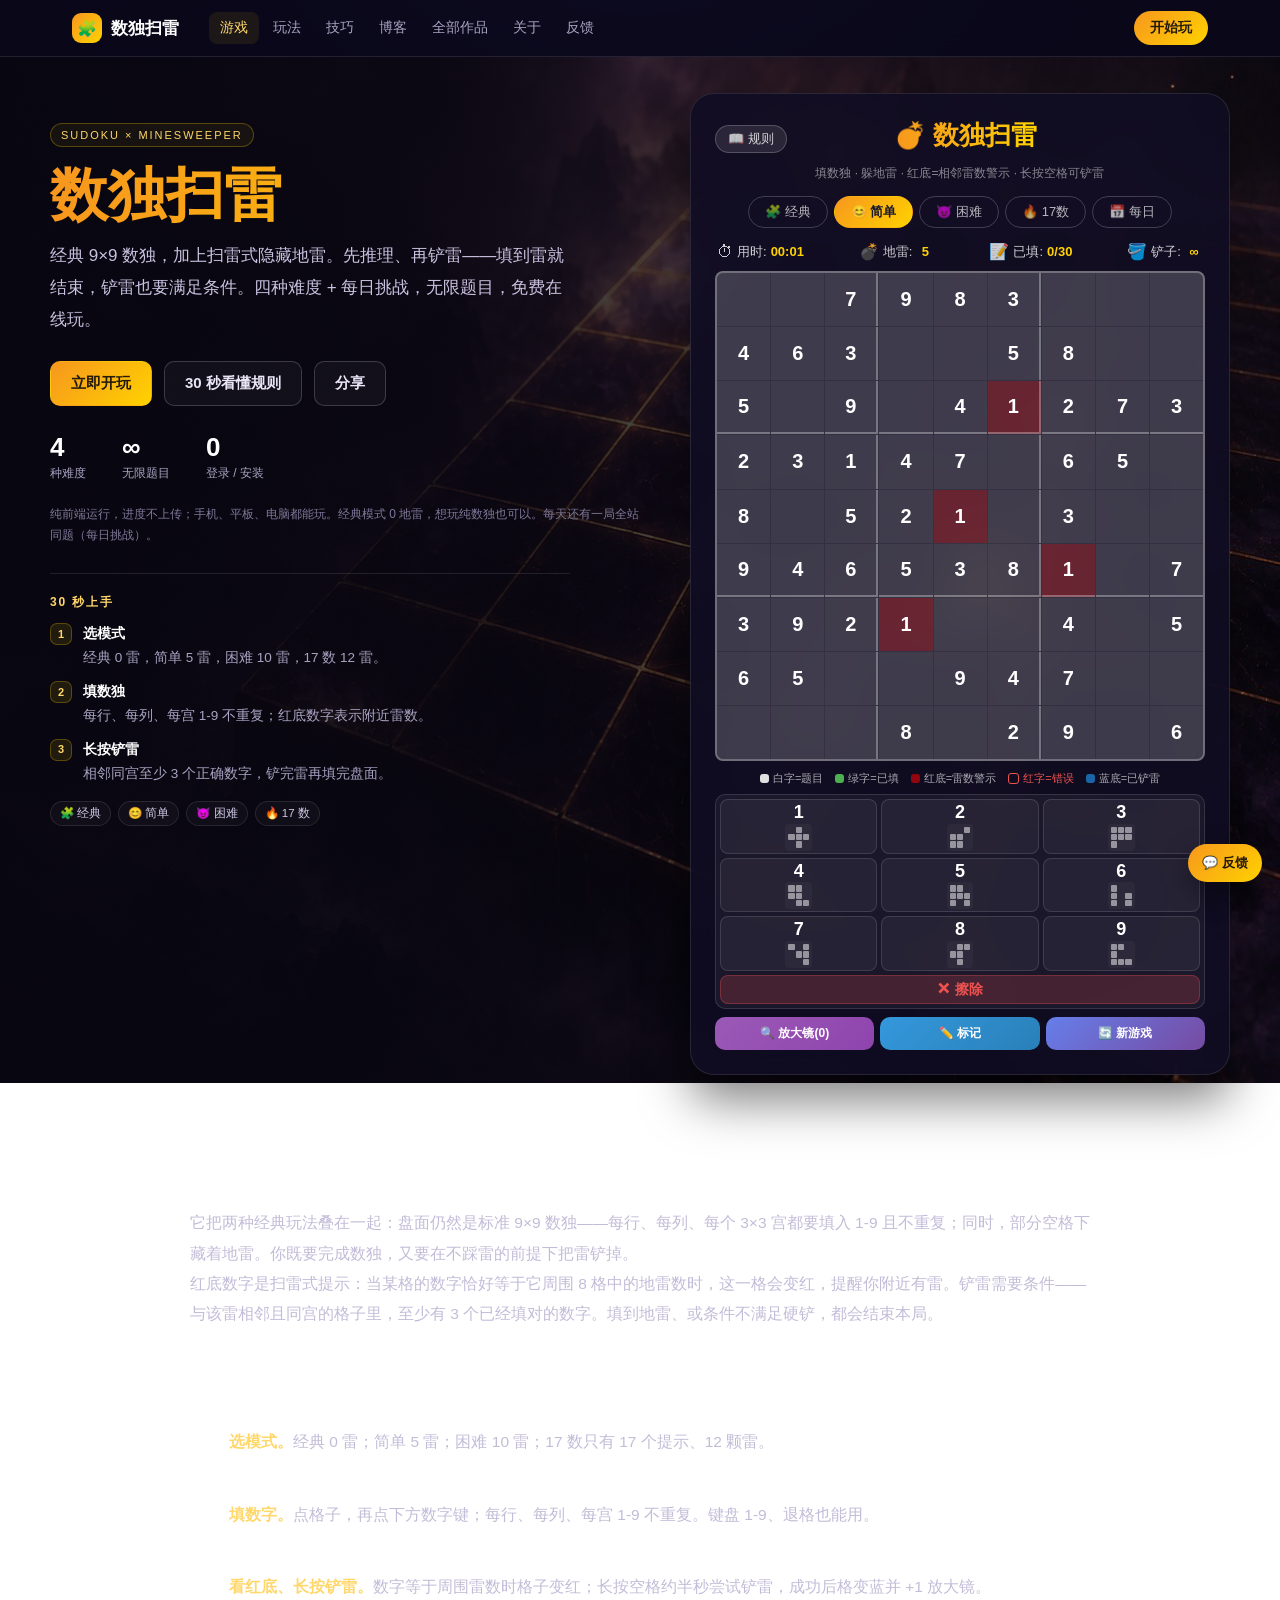
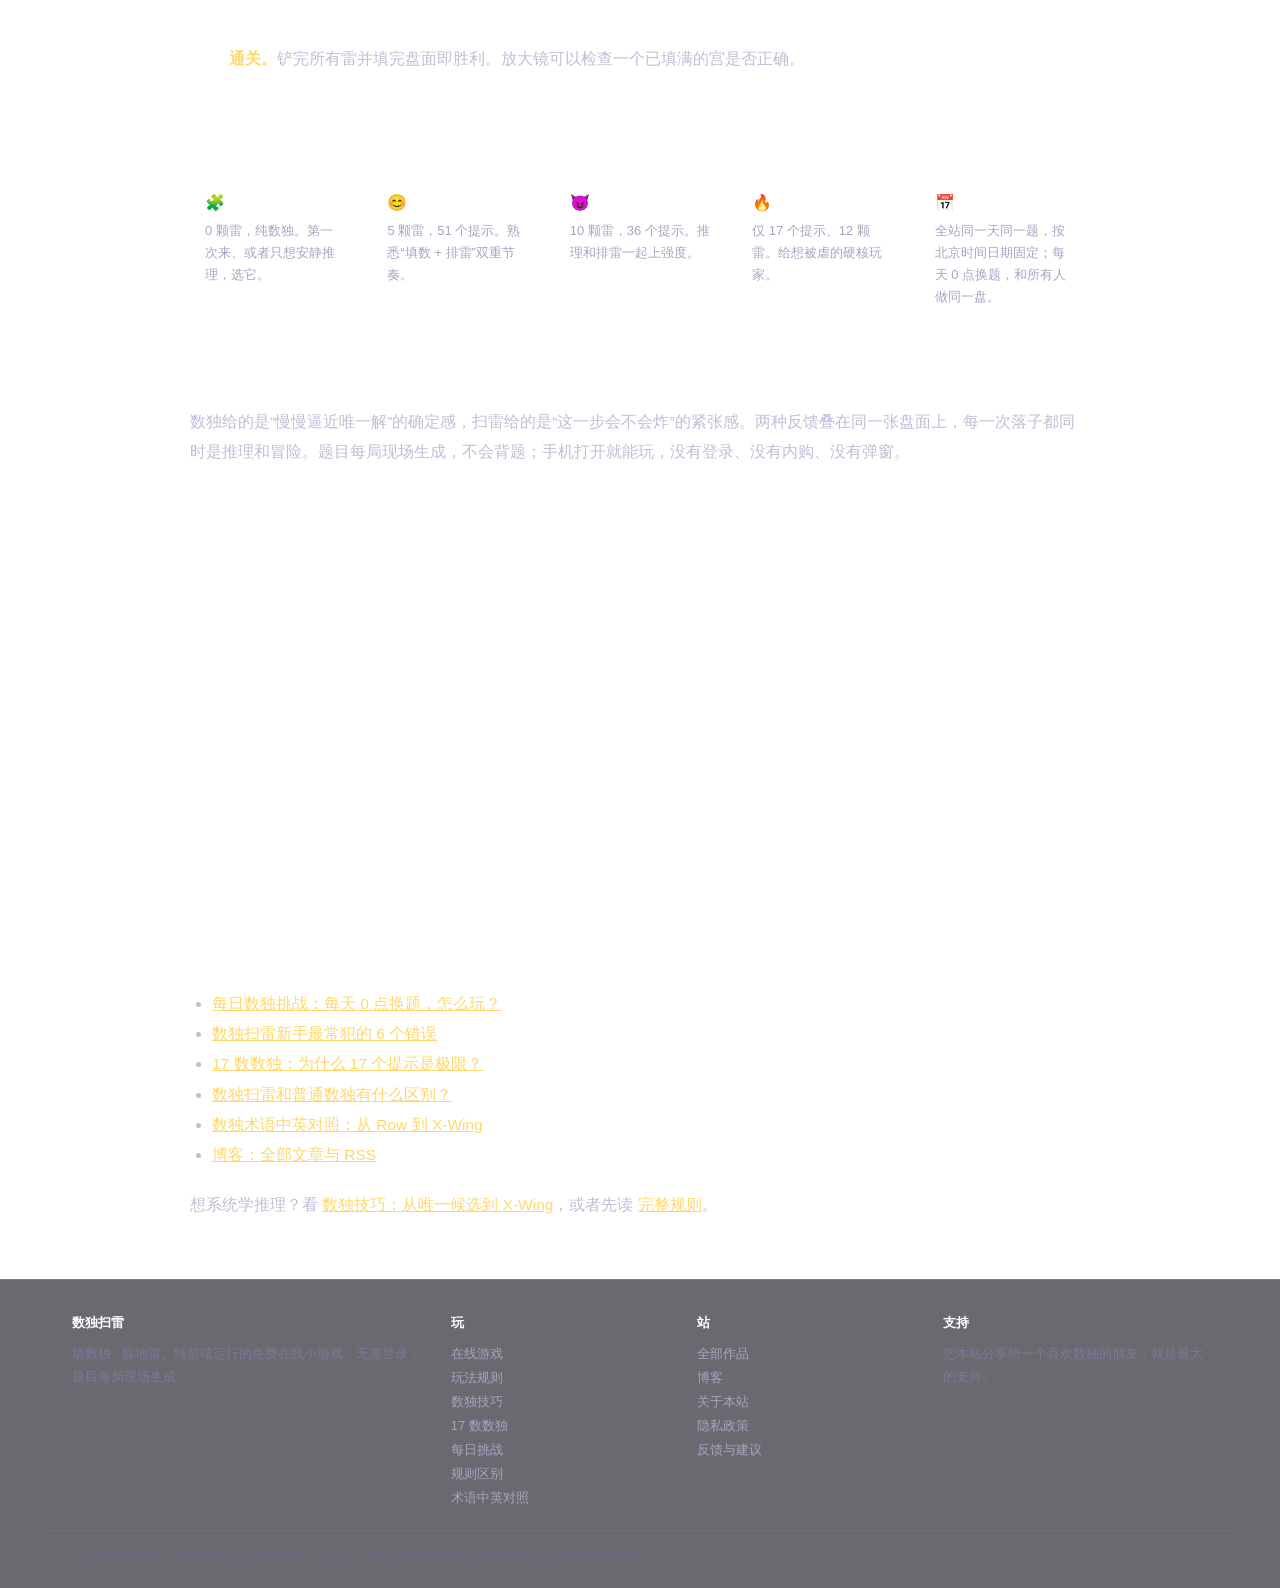
==== index.html @ a9e0c03b "feat: 地雷清空后已铲格变白" ====
<!DOCTYPE html>
<html lang="zh-CN" data-lang="zh">
<head>
<meta charset="UTF-8">
<meta name="viewport" content="width=device-width, initial-scale=1.0">
<title>数独扫雷 - 在线数独+扫雷游戏，免费玩 | Sudoku Minesweeper</title>
<meta name="description" content="在线免费玩数独扫雷：标准数独规则加上扫雷式隐藏地雷，经典/简单/困难/17数四种难度 + 每日挑战，无限题目，手机电脑都能玩。">
<meta name="robots" content="index,follow">
<meta name="google-site-verification" content="fCkfI7h9OU4tstCwhGj9X18s-qxIKQ5c6J4GNo-vES8">
<meta name="msvalidate.01" content="6A747E1B3899C3206CFA20ED4156CDBF">
<link rel="canonical" href="https://vocabfan.online/">
<link rel="alternate" type="application/rss+xml" title="数独扫雷博客 RSS" href="https://vocabfan.online/feed.xml">
<meta name="theme-color" content="#0f0c29">
<link rel="icon" type="image/svg+xml" href="assets/favicon.svg">
<link rel="icon" type="image/png" sizes="64x64" href="assets/favicon-64.png">
<link rel="apple-touch-icon" sizes="180x180" href="assets/apple-touch-icon.png">
<meta property="og:site_name" content="数独扫雷">
<meta property="og:type" content="website">
<meta property="og:locale" content="zh_CN">
<meta property="og:title" content="数独扫雷 - 在线数独+扫雷游戏，免费玩 | Sudoku Minesweeper">
<meta property="og:description" content="在线免费玩数独扫雷：标准数独规则加上扫雷式隐藏地雷，经典/简单/困难/17数四种难度 + 每日挑战，无限题目，手机电脑都能玩。">
<meta property="og:url" content="https://vocabfan.online/">
<meta property="og:image" content="https://vocabfan.online/assets/og-cover.jpg">
<meta property="og:image:width" content="1200">
<meta property="og:image:height" content="630">
<meta name="twitter:card" content="summary_large_image">
<meta name="twitter:title" content="数独扫雷 - 在线数独+扫雷游戏，免费玩 | Sudoku Minesweeper">
<meta name="twitter:description" content="在线免费玩数独扫雷：标准数独规则加上扫雷式隐藏地雷，经典/简单/困难/17数四种难度 + 每日挑战，无限题目，手机电脑都能玩。">
<meta name="twitter:image" content="https://vocabfan.online/assets/og-cover.jpg">
<link rel="stylesheet" href="style.css?v=3">
<script type="application/ld+json">
{"@context":"https://schema.org","@type":"WebApplication","name":"数独扫雷","url":"https://vocabfan.online/","applicationCategory":"GameApplication","operatingSystem":"Any","browserRequirements":"Requires JavaScript","inLanguage":["zh-CN","en"],"description":"数独扫雷：在标准 9×9 数独中加入扫雷式隐藏地雷，支持经典、简单、困难、17 数四种难度，外加每日挑战，免费在线玩。","offers":{"@type":"Offer","price":"0","priceCurrency":"CNY"}}
</script>
<script type="application/ld+json">
{"@context":"https://schema.org","@type":"FAQPage","mainEntity":[{"@type":"Question","name":"数独扫雷和普通数独有什么区别？","acceptedAnswer":{"@type":"Answer","text":"盘面仍遵守标准数独规则，但部分空格下藏有地雷；填到雷会结束游戏，需要先推理并铲雷。"}},{"@type":"Question","name":"铲雷失败会怎样？","acceptedAnswer":{"@type":"Answer","text":"如果与该雷相邻且同宫的格子里正确数字不足 3 个，铲雷失败并结束本局。"}},{"@type":"Question","name":"题目有唯一解吗？","acceptedAnswer":{"@type":"Answer","text":"每一局都由程序现场生成，并在挖空时校验唯一解。"}},{"@type":"Question","name":"需要注册或付费吗？","acceptedAnswer":{"@type":"Answer","text":"不需要。游戏完全在浏览器本地运行，免费、无需登录。"}},{"@type":"Question","name":"手机上能玩吗？","acceptedAnswer":{"@type":"Answer","text":"可以，页面针对手机和平板做了响应式适配。"}},{"@type":"Question","name":"游戏数据会上传吗？","acceptedAnswer":{"@type":"Answer","text":"不会。游戏进度只存在当前页面内，刷新即重置；反馈只有你主动发邮件时才会发出。"}}]}
</script>
<script async src="https://pagead2.googlesyndication.com/pagead/js/adsbygoogle.js?client=ca-pub-4092161168689297" crossorigin="anonymous"></script>
</head>
<body>
<header class="site-header">
  <div class="site-header__inner">
    <a class="brand" href="index.html"><span class="brand__mark">🧩</span><span>数独扫雷</span></a>
    <nav class="site-nav" aria-label="主导航">
      <a href="index.html" class="active" aria-current="page">游戏</a>
      <a href="how-to-play.html">玩法</a>
      <a href="strategies.html">技巧</a>
      <a href="blog.html">博客</a>
      <a href="all.html">全部作品</a>
      <a href="about.html">关于</a>
      <a href="feedback.html">反馈</a>
    </nav>
    <a class="header-cta" href="index.html#game">开始玩</a>
  </div>
</header>
<main>
  <section class="hero">
    <div class="hero__inner">
      <div class="hero__copy">
        <span class="badge">SUDOKU × MINESWEEPER</span>
        <h1>数独扫雷</h1>
        <p class="hero__lead">经典 9×9 数独，加上扫雷式隐藏地雷。先推理、再铲雷——填到雷就结束，铲雷也要满足条件。四种难度 + 每日挑战，无限题目，免费在线玩。</p>
        <div class="hero__actions">
          <a class="btn btn--primary" href="#game">立即开玩</a>
          <a class="btn btn--ghost" href="how-to-play.html">30 秒看懂规则</a>
          <button class="btn btn--ghost" id="share-btn" type="button">分享</button>
        </div>
        <ul class="hero__stats">
          <li><b>4</b><span>种难度</span></li>
          <li><b>∞</b><span>无限题目</span></li>
          <li><b>0</b><span>登录 / 安装</span></li>
        </ul>
        <p class="hero__note">纯前端运行，进度不上传；手机、平板、电脑都能玩。经典模式 0 地雷，想玩纯数独也可以。每天还有一局全站同题（每日挑战）。</p>
        <div class="hero__quick">
          <h2>30 秒上手</h2>
          <ol>
            <li><span>1</span><div><b>选模式</b>经典 0 雷，简单 5 雷，困难 10 雷，17 数 12 雷。</div></li>
            <li><span>2</span><div><b>填数独</b>每行、每列、每宫 1-9 不重复；红底数字表示附近雷数。</div></li>
            <li><span>3</span><div><b>长按铲雷</b>相邻同宫至少 3 个正确数字，铲完雷再填完盘面。</div></li>
          </ol>
          <div class="chips"><span>🧩 经典</span><span>😊 简单</span><span>😈 困难</span><span>🔥 17 数</span></div>
        </div>
      </div>
      <div class="hero__game" id="game">
        <div class="container">
        <div class="header-row">
            <button class="rules-btn" id="rules-btn">📖 规则</button>
            <h2 class="game-title">💣 数独扫雷</h2>
            <div style="width:60px;"></div>
        </div>
        <p class="subtitle">填数独 · 躲地雷 · 红底=相邻雷数警示 · 长按空格可铲雷</p>

        <!-- 难度选择 -->
        <div class="difficulty-selector">
            <button class="diff-btn" data-diff="classic">🧩 经典</button>
            <button class="diff-btn active" data-diff="easy">😊 简单</button>
            <button class="diff-btn" data-diff="hard">😈 困难</button>
            <button class="diff-btn" data-diff="17">🔥 17数</button>
            <button class="diff-btn" data-diff="daily">📅 每日</button>
        </div>

        <!-- 游戏信息 -->
        <div class="game-info">
            <div class="info-item"><span class="icon">⏱</span><span>用时:</span><span class="value" id="timer">00:00</span></div>
            <div class="info-item">
                <span class="icon">💣</span>
                <span>地雷:</span>
                <span class="value" id="mine-count">0</span>
            </div>
            <div class="info-item">
                <span class="icon">📝</span>
                <span>已填:</span>
                <span class="value" id="filled-count">0/0</span>
            </div>
            <div class="info-item">
                <span class="icon">🪣</span>
                <span>铲子:</span>
                <span class="value" id="shovel-count">∞</span>
            </div>
        </div>

        <!-- 数独网格 -->
        <div class="sudoku-grid" id="sudoku-grid"></div>

        <!-- 颜色图例 -->
        <div class="legend">
            <span class="lg lg-given">白字=题目</span>
            <span class="lg lg-player">绿字=已填</span>
            <span class="lg lg-hint">红底=雷数警示</span>
            <span class="lg lg-wrong">红字=错误</span>
            <span class="lg lg-shoveled">蓝底=已铲雷</span>
        </div>

        <!-- 数字键盘 + 缩略图 合并区域（同一个大方框） -->
        <div class="numpad-thumbnail-area">
            <div class="numpad" id="numpad">
                <!-- 9个数字按钮，每个内嵌对应宫格的缩略图 -->
            </div>
        </div>

        <!-- 操作按钮 -->
        <div class="action-bar">
            <button class="action-btn magnify-btn" id="magnify-btn">🔍 放大镜(0)</button>
            <button class="action-btn mark-btn" id="mark-btn">✏️ 标记</button>
            <button class="action-btn new-game" id="new-game-btn">🔄 新游戏</button>
        </div>
    </div>

    <!-- 胜利弹窗 -->
    <div class="modal-overlay" id="victory-modal">
        <div class="modal">
            <div class="trophy">🏆</div>
            <h2>恭喜通关！</h2>
            <p id="victory-msg">你成功完成了数独并避开了所有地雷！</p>
            <button class="action-btn new-game" id="play-again-btn">🎮 再来一局</button>
        </div>
    </div>

    <!-- 失败弹窗 -->
    <div class="modal-overlay" id="fail-modal">
        <div class="modal">
            <div class="trophy" style="font-size:64px;">💥</div>
            <h2 style="background: linear-gradient(90deg, #ff4444, #ff6b6b);-webkit-background-clip:text;-webkit-text-fill-color:transparent;background-clip:text;">踩雷了！</h2>
            <p id="fail-msg">你填到了一个有地雷的格子，游戏结束！</p>
            <button class="action-btn new-game" id="fail-retry-btn">🔄 重新挑战</button>
        </div>
    </div>

    <!-- 规则弹窗 -->
    <div class="modal-overlay" id="rules-modal">
        <div class="modal rules-modal">
            <div class="trophy" style="font-size:40px;">📖</div>
            <h2>游戏规则</h2>
            <div class="rules-content">
                <p><strong>📚 名词说明</strong><br>· <strong>行 / 列</strong>：横向一排 9 格为「行」，纵向一列为「列」<br>· <strong>宫</strong>：被白色粗线围住的 3×3 共 9 个格子，整个盘面共有 9 个宫<br>· <strong>相邻格子</strong>：与某格上下左右及斜向紧挨的格子（最多 8 个，盘面边缘的格子更少）</p>
                <p><strong>🎯 目标</strong><br>完成数独的同时，找出并铲除所有地雷。</p>
                <p><strong>🎮 基本玩法</strong><br>· 像普通数独一样填数字（1-9），每行、每列、每个宫内数字不重复<br>· 部分空格藏有地雷，填到地雷则游戏结束<br>· 红色背景的数字 = 该数字等于它相邻 8 个格子中的地雷数，提醒你附近有雷<br>· 有雷的格子必须先铲除，才能填数字</p>
                <p><strong>🪣 铲雷（长按）</strong><br>· 填数模式下点击选中一个空格子，长按它约半秒即可尝试铲雷<br>· 铲雷条件：与该雷相邻且同宫的格子中，至少有 3 个已填对的数字<br>· 铲雷成功后该格变蓝，并获得 1 个放大镜<br>· 铲雷次数不限</p>
                <p><strong>🔍 放大镜</strong><br>· 铲雷成功可获得放大镜，点击"放大镜"按钮进入检查模式<br>· 点击一个已填满数字的宫，检查该宫内 9 个数字是否全部正确<br>· 全部正确：该宫变绿并显示✅；有错误：显示❌，错误数字标红<br>· 每次检查消耗 1 个放大镜</p>
                <p><strong>✏️ 标记模式</strong><br>· 点击"标记"按钮进入标记模式<br>· 点击空格子选中，再点数字按钮添加候选标记（小数字）<br>· 再次点击已标记的数字可移除<br>· 回到填数模式填入数字后，同行、同列、同宫中相同的候选标记会自动清除</p>
                <p><strong>💣 地雷提示</strong><br>· 红色背景的数字 = 相邻 8 个格子中的地雷数，数字越大雷越多<br>· 颜色说明：白字=题目 · 绿字=已填 · 红底=雷数警示 · 红字=错误 · 蓝底=已铲雷</p>
                <p><strong>🏆 胜利条件</strong><br>· 铲除所有地雷，并正确填完所有空格</p>
            </div>
            <button class="action-btn new-game" id="rules-close-btn">知道了</button>
        </div>
    </div>

    <!-- 自定义提示弹窗（替代 alert） -->
    <div class="toast-overlay" id="toast-overlay">
        <div class="toast-box">
            <div class="toast-icon" id="toast-icon">💡</div>
            <div class="toast-msg" id="toast-msg">提示信息</div>
            <button class="toast-btn" id="toast-btn">确定</button>
        </div>
    </div>

    
      </div>
    </div>
  </section>

  <div class="ad-slot" data-ad-slot="homeAfterGame"></div>

  <section class="content">
    <div class="content__inner">
      <h2>数独扫雷是什么？</h2>
      <p>它把两种经典玩法叠在一起：盘面仍然是标准 9×9 数独——每行、每列、每个 3×3 宫都要填入 1-9 且不重复；同时，部分空格下藏着地雷。你既要完成数独，又要在不踩雷的前提下把雷铲掉。</p>
      <p>红底数字是扫雷式提示：当某格的数字恰好等于它周围 8 格中的地雷数时，这一格会变红，提醒你附近有雷。铲雷需要条件——与该雷相邻且同宫的格子里，至少有 3 个已经填对的数字。填到地雷、或条件不满足硬铲，都会结束本局。</p>

      <h2>怎么玩：30 秒上手</h2>
      <ol class="steps">
        <li><b>选模式。</b>经典 0 雷；简单 5 雷；困难 10 雷；17 数只有 17 个提示、12 颗雷。</li>
        <li><b>填数字。</b>点格子，再点下方数字键；每行、每列、每宫 1-9 不重复。键盘 1-9、退格也能用。</li>
        <li><b>看红底、长按铲雷。</b>数字等于周围雷数时格子变红；长按空格约半秒尝试铲雷，成功后格变蓝并 +1 放大镜。</li>
        <li><b>通关。</b>铲完所有雷并填完盘面即胜利。放大镜可以检查一个已填满的宫是否正确。</li>
      </ol>

      <div class="ad-slot" data-ad-slot="homeInContent"></div>

      <h2>四种难度 + 每日挑战</h2>
      <div class="mode-grid">
        <div class="mode"><h3>🧩 经典</h3><p>0 颗雷，纯数独。第一次来、或者只想安静推理，选它。</p></div>
        <div class="mode"><h3>😊 简单</h3><p>5 颗雷，51 个提示。熟悉“填数 + 排雷”双重节奏。</p></div>
        <div class="mode"><h3>😈 困难</h3><p>10 颗雷，36 个提示。推理和排雷一起上强度。</p></div>
        <div class="mode"><h3>🔥 17 数</h3><p>仅 17 个提示、12 颗雷。给想被虐的硬核玩家。</p></div>
        <div class="mode"><h3>📅 每日挑战</h3><p>全站同一天同一题，按北京时间日期固定；每天 0 点换题，和所有人做同一盘。</p></div>
      </div>

      <h2>为什么会上瘾？</h2>
      <p>数独给的是“慢慢逼近唯一解”的确定感，扫雷给的是“这一步会不会炸”的紧张感。两种反馈叠在同一张盘面上，每一次落子都同时是推理和冒险。题目每局现场生成，不会背题；手机打开就能玩，没有登录、没有内购、没有弹窗。</p>

      <h2>常见问题</h2>
      <details><summary>数独扫雷和普通数独有什么区别？</summary><p>盘面仍遵守标准数独规则，但部分空格下藏有地雷；填到雷会结束游戏，需要先推理并铲雷。</p></details>
      <details><summary>铲雷失败会怎样？</summary><p>如果与该雷相邻且同宫的格子里正确数字不足 3 个，铲雷失败并结束本局。长按没有雷的格子只会提示，不会惩罚。</p></details>
      <details><summary>题目有唯一解吗？</summary><p>每一局都由程序现场生成，并在挖空时校验唯一解；不会出现多解盘面。</p></details>
      <details><summary>需要注册或付费吗？</summary><p>不需要。游戏完全在浏览器本地运行，免费、无需登录。</p></details>
      <details><summary>手机上能玩吗？</summary><p>可以，页面针对手机和平板做了响应式适配。</p></details>
      <details><summary>游戏数据会上传吗？</summary><p>不会。游戏进度只存在当前页面内，刷新即重置；反馈只有你主动发邮件时才会发出。</p></details>

      <h2>延伸阅读</h2>
      <ul class="related">
        <li><a href="daily-sudoku.html">每日数独挑战：每天 0 点换题，怎么玩？</a></li>
        <li><a href="common-mistakes.html">数独扫雷新手最常犯的 6 个错误</a></li>
        <li><a href="17-clues.html">17 数数独：为什么 17 个提示是极限？</a></li>
        <li><a href="sudoku-minesweeper-difference.html">数独扫雷和普通数独有什么区别？</a></li>
        <li><a href="sudoku-terms.html">数独术语中英对照：从 Row 到 X-Wing</a></li>
        <li><a href="blog.html">博客：全部文章与 RSS</a></li>
      </ul>
      <p style="margin-top:20px">想系统学推理？看 <a href="strategies.html">数独技巧：从唯一候选到 X-Wing</a>，或者先读 <a href="how-to-play.html">完整规则</a>。</p>
    </div>
  </section>
</main>
<footer class="site-footer">
  <div class="site-footer__inner">
    <div>
      <h4>数独扫雷</h4>
      <p>填数独 · 躲地雷。纯前端运行的免费在线小游戏，无需登录，题目每局现场生成。</p>
    </div>
    <div>
      <h4>玩</h4>
      <a href="index.html#game">在线游戏</a>
      <a href="how-to-play.html">玩法规则</a>
      <a href="strategies.html">数独技巧</a>
      <a href="17-clues.html">17 数数独</a>
      <a href="daily-sudoku.html">每日挑战</a>
      <a href="sudoku-minesweeper-difference.html">规则区别</a>
      <a href="sudoku-terms.html">术语中英对照</a>
    </div>
    <div>
      <h4>站</h4>
      <a href="all.html">全部作品</a>
      <a href="blog.html">博客</a>
      <a href="about.html">关于本站</a>
      <a href="privacy.html">隐私政策</a>
      <a href="feedback.html">反馈与建议</a>
    </div>
    <div>
      <h4>支持</h4>
      <p>把本站分享给一个喜欢数独的朋友，就是最大的支持。</p>
    </div>
  </div>
  <div class="site-footer__bottom">© 2026 数独扫雷 · 非官方站点，与任何游戏厂商无关 · 本站不使用账号系统，游戏数据只留在你的浏览器里。</div>
</footer>
<a class="feedback-fab" href="feedback.html" aria-label="反馈与建议">💬 反馈</a>
<script src="sudoku.js"></script>
    <script>
        // ============================================================
        // 游戏主逻辑
        // ============================================================

        // 游戏状态
        let state = {
            puzzle: [],        // 题目（0=空格）
            solution: [],      // 完整解
            playerGrid: [],    // 玩家当前填的数字
            mineMap: [],       // 地雷位置
            hintMap: [],       // 提示数字（周围雷数）
            selectedCell: null, // 当前选中的格子 {row, col}
            selectedNum: null,  // 当前选中的数字（无选中格子时，点击数字按钮高亮该数字）
            difficulty: 'easy',
            mineCount: 0,
            gameOver: false,
            explodedCell: null, // 踩雷的格子 {row, col}
            markMode: false,    // 标记模式
            markGrid: null,     // 标记数字 {row: {col: Set<num>}}
            magnifyCount: 0,    // 放大镜剩余次数
            magnifyMax: 7,      // 放大镜上限
            boxChecked: null,   // 宫检查状态 {boxIdx: 'correct'|'wrong'|null}
            checkedErrors: null, // 检查出的错误 {row: {col: true}}
            conflictGrid: null, // 数独语法冲突 {row: {col: true}}
            shoveled: null      // 已铲除地雷的格子（9x9 布尔数组，蓝色背景）
        };

        const gridEl = document.getElementById('sudoku-grid');
        const mineCountEl = document.getElementById('mine-count');
        const filledCountEl = document.getElementById('filled-count');
        const shovelCountEl = document.getElementById('shovel-count');
        const markBtn = document.getElementById('mark-btn');
        const magnifyBtn = document.getElementById('magnify-btn');
        const numpadEl = document.getElementById('numpad');
        const victoryModal = document.getElementById('victory-modal');
        const failModal = document.getElementById('fail-modal');
        const victoryMsg = document.getElementById('victory-msg');
        const failMsg = document.getElementById('fail-msg');
        const toastOverlay = document.getElementById('toast-overlay');
        const toastMsg = document.getElementById('toast-msg');
        const toastIcon = document.getElementById('toast-icon');
        const toastBtn = document.getElementById('toast-btn');

        // ---------- 自定义弹窗（替代 alert） ----------

        function showToast(msg, icon) {
            toastIcon.textContent = icon || '💡';
            toastMsg.textContent = msg;
            toastOverlay.classList.add('show');
        }

        function hideToast() {
            toastOverlay.classList.remove('show');
        }

        toastBtn.addEventListener('click', hideToast);
        toastOverlay.addEventListener('click', (e) => {
            if (e.target === toastOverlay) hideToast();
        });

        // 获取某个格子所在的3x3宫范围
        function getBoxRange(row, col) {
            const startRow = Math.floor(row / 3) * 3;
            const startCol = Math.floor(col / 3) * 3;
            return { startRow, startCol, endRow: startRow + 3, endCol: startCol + 3 };
        }

        // 获取某个格子周围8格中，在同一3x3宫内的邻居
        function getNeighborsInBox(row, col) {
            const box = getBoxRange(row, col);
            const neighbors = [];
            for (let dr = -1; dr <= 1; dr++) {
                for (let dc = -1; dc <= 1; dc++) {
                    if (dr === 0 && dc === 0) continue;
                    const nr = row + dr;
                    const nc = col + dc;
                    if (nr >= box.startRow && nr < box.endRow &&
                        nc >= box.startCol && nc < box.endCol &&
                        nr >= 0 && nr < 9 && nc >= 0 && nc < 9) {
                        neighbors.push([nr, nc]);
                    }
                }
            }
            return neighbors;
        }

        // 检查某个雷是否可以被铲除
        function canShovelMine(row, col) {
            if (!state.mineMap[row][col]) return false;

            const neighbors = getNeighborsInBox(row, col);
            let correctCount = 0;

            for (const [nr, nc] of neighbors) {
                if (state.playerGrid[nr][nc] !== 0 &&
                    state.playerGrid[nr][nc] === state.solution[nr][nc]) {
                    correctCount++;
                }
            }

            return correctCount >= 3;
        }

        // 获取宫格索引 (0-8)
        function getBoxIndex(row, col) {
            return Math.floor(row / 3) * 3 + Math.floor(col / 3);
        }

        // 检查某个宫格是否所有格都填了数字
        function isBoxFilled(boxIdx) {
            const startRow = Math.floor(boxIdx / 3) * 3;
            const startCol = (boxIdx % 3) * 3;
            for (let r = startRow; r < startRow + 3; r++) {
                for (let c = startCol; c < startCol + 3; c++) {
                    if (state.puzzle[r][c] === 0 && state.playerGrid[r][c] === 0) {
                        return false;
                    }
                }
            }
            return true;
        }

        // 检查某个宫格内所有数字是否正确
        function checkBox(boxIdx) {
            const startRow = Math.floor(boxIdx / 3) * 3;
            const startCol = (boxIdx % 3) * 3;
            let allCorrect = true;
            const errors = {};

            for (let r = startRow; r < startRow + 3; r++) {
                for (let c = startCol; c < startCol + 3; c++) {
                    if (state.puzzle[r][c] === 0) {
                        if (state.playerGrid[r][c] !== state.solution[r][c]) {
                            allCorrect = false;
                            if (!errors[r]) errors[r] = {};
                            errors[r][c] = true;
                        }
                    }
                }
            }

            return { allCorrect, errors };
        }

        // ---------- 计时器 ----------
        var timerEl = document.getElementById('timer');
        var timerId = null;
        var timerStart = 0;
        var timerElapsed = 0;
        function pad2(n) { return (n < 10 ? '0' : '') + n; }
        function fmtTime(sec) {
            sec = Math.max(0, Math.floor(sec || 0));
            var h = Math.floor(sec / 3600);
            var m = Math.floor((sec % 3600) / 60);
            var s = sec % 60;
            return h > 0 ? h + ':' + pad2(m) + ':' + pad2(s) : pad2(m) + ':' + pad2(s);
        }
        function tickTimer() {
            if (!timerEl) return;
            timerElapsed = Math.floor((Date.now() - timerStart) / 1000);
            timerEl.textContent = fmtTime(timerElapsed);
        }
        function startTimer() {
            if (timerId) { clearInterval(timerId); timerId = null; }
            timerStart = Date.now();
            timerElapsed = 0;
            if (timerEl) timerEl.textContent = '00:00';
            timerId = setInterval(tickTimer, 1000);
        }
        function stopTimer() {
            if (timerId) { clearInterval(timerId); timerId = null; }
            if (timerStart) tickTimer();
        }

        // ---------- 初始化游戏 ----------

        function initGame(difficulty) {
            state.difficulty = difficulty;
            state.gameOver = false;
            state.selectedCell = null;
            state.selectedNum = null;
            state.explodedCell = null;
            state.markMode = false;
            state.markGrid = Array.from({ length: 9 }, () => ({}));
            state.boxChecked = {};
            state.checkedErrors = Array.from({ length: 9 }, () => ({}));
            state.conflictGrid = Array.from({ length: 9 }, () => ({}));
            state.shoveled = Array.from({ length: 9 }, () => Array(9).fill(false));

            // 放大镜模式重置
            magnifyMode = false;
            // 放大镜初始为0，每铲一个雷给一个，有上限
            state.magnifyCount = 0;
            switch (difficulty) {
                case 'daily': state.magnifyMax = 5; break;
                case 'easy': state.magnifyMax = 7; break;
                case 'hard': state.magnifyMax = 5; break;
                case '17': state.magnifyMax = 3; break;
                default: state.magnifyMax = 7;
            }

            // 生成数独
            const isDaily = difficulty === 'daily';
            if (isDaily) setRng(mulberry32(dailySeed()));
            const { puzzle, solution } = generatePuzzle(difficulty);
            state.puzzle = puzzle;
            state.solution = solution;

            // 初始化玩家网格
            state.playerGrid = puzzle.map(row => [...row]);

            // 放置地雷
            state.mineCount = getMineCount(difficulty);
            state.mineMap = placeMines(puzzle, state.mineCount);
            if (isDaily) setRng(Math.random);

            // 计算提示
            state.hintMap = calculateHints(state.mineMap);

            // 更新UI
            updateDifficultyButtons();
            updateModeButtons();
            renderGrid();
            renderNumpad();
            updateInfo();
            updateMagnifyButton();
            victoryModal.classList.remove('show');
            failModal.classList.remove('show');
            startTimer();
        }

        // ---------- 渲染网格 ----------

        function renderGrid() {
            gridEl.innerHTML = '';
            // 所有地雷都铲完后，已铲格由蓝色变为白色，给玩家一个明确的“安全”信号
            gridEl.classList.toggle('no-mines', state.mineCount === 0);

            // 计算选中格子的相关信息（用于高亮）
            let selectedVal = null;
            let selectedRow = -1;
            let selectedCol = -1;
            let selectedBoxStartRow = -1;
            let selectedBoxStartCol = -1;

            if (state.selectedCell) {
                selectedRow = state.selectedCell.row;
                selectedCol = state.selectedCell.col;
                // 获取选中格子的值（优先 playerGrid，其次 puzzle）
                const pv = state.playerGrid[selectedRow][selectedCol];
                selectedVal = pv !== 0 ? pv : state.puzzle[selectedRow][selectedCol];
                const box = getBoxRange(selectedRow, selectedCol);
                selectedBoxStartRow = box.startRow;
                selectedBoxStartCol = box.startCol;
            }

            for (let r = 0; r < 9; r++) {
                for (let c = 0; c < 9; c++) {
                    const cell = document.createElement('div');
                    cell.className = 'cell';
                    cell.dataset.row = r;
                    cell.dataset.col = c;

                    const isGiven = state.puzzle[r][c] !== 0;
                    const playerVal = state.playerGrid[r][c];
                    const marks = state.markGrid[r][c];

                    // 同行/列/宫高亮
                    if (selectedRow >= 0) {
                        if (r === selectedRow || c === selectedCol ||
                            (r >= selectedBoxStartRow && r < selectedBoxStartRow + 3 &&
                             c >= selectedBoxStartCol && c < selectedBoxStartCol + 3)) {
                            cell.classList.add('related');
                        }
                    }

                    // 相同数字高亮（非0且非选中格本身）
                    if (selectedVal !== null && selectedVal !== 0 &&
                        !(r === selectedRow && c === selectedCol)) {
                        const cellVal = isGiven ? state.puzzle[r][c] : playerVal;
                        if (cellVal === selectedVal) {
                            cell.classList.add('highlighted');
                        }
                    }

                    // 无选中格子时，selectedNum 高亮所有包含该数字的格子
                    if (state.selectedCell === null && state.selectedNum !== null) {
                        const cellVal = isGiven ? state.puzzle[r][c] : playerVal;
                        if (cellVal === state.selectedNum) {
                            cell.classList.add('highlighted');
                        }
                    }

                    // 显示数字
                    if (isGiven) {
                        cell.textContent = state.puzzle[r][c];
                        cell.classList.add('given');
                    } else if (playerVal !== 0) {
                        cell.textContent = playerVal;
                        cell.classList.add('player');
                        // 检查出的错误标红（用 checked-wrong）
                        if (state.checkedErrors[r] && state.checkedErrors[r][c]) {
                            cell.classList.add('checked-wrong');
                        }
                        // 数独语法冲突标红（用 conflict）
                        if (state.conflictGrid[r] && state.conflictGrid[r][c]) {
                            cell.classList.add('conflict');
                        }
                    }

                    // 有标记数字且没有大数字时，显示3x3 grid固定位置小数字
                    if (marks && marks.size > 0 && playerVal === 0) {
                        const compact = document.createElement('div');
                        compact.className = 'marks-compact';
                        for (let pos = 1; pos <= 9; pos++) {
                            const span = document.createElement('span');
                            span.className = 'mark-num';
                            if (marks.has(pos)) {
                                span.textContent = pos;
                            }
                            compact.appendChild(span);
                        }
                        cell.appendChild(compact);
                    }

                    // 红色提示：该格有数字，且数字恰好等于相邻格子中的雷数
                    if (shouldShowHint(r, c, state.puzzle, state.playerGrid, state.hintMap)) {
                        cell.classList.add('hint');
                    }

                    // 放大镜检查结果：通过的宫整宫变绿，宫左上角显示✅/❌徽标
                    const boxIdx = getBoxIndex(r, c);
                    const boxState = state.boxChecked[boxIdx];
                    if (boxState === 'correct') {
                        cell.classList.add('box-correct');
                    }
                    if (boxState && r % 3 === 0 && c % 3 === 0) {
                        cell.classList.add(boxState === 'correct' ? 'box-correct-tl' : 'box-wrong-tl');
                    }

                    // 已铲除地雷的格子：蓝色背景
                    if (state.shoveled[r][c]) {
                        cell.classList.add('shoveled');
                    }

                    // 踩雷爆炸效果
                    if (state.explodedCell &&
                        state.explodedCell.row === r &&
                        state.explodedCell.col === c) {
                        cell.classList.add('exploded');
                        cell.textContent = '';
                    }

                    // 选中状态
                    if (state.selectedCell &&
                        state.selectedCell.row === r &&
                        state.selectedCell.col === c) {
                        cell.classList.add('selected');
                    }

                    // 标记模式：显示9宫格虚线（方便点击选中）
                    if (state.markMode && !isGiven && playerVal === 0) {
                        cell.classList.add('mark-mode');
                        // 在标记模式下，如果已经有紧凑小数字，也显示虚线
                        // 但不要覆盖紧凑小数字，所以只在无内容时加虚线
                        if (!marks || marks.size === 0) {
                            const markGrid = document.createElement('div');
                            markGrid.className = 'mark-grid';
                            for (let i = 1; i <= 9; i++) {
                                const mc = document.createElement('div');
                                mc.className = 'mark-cell';
                                mc.dataset.num = i;
                                markGrid.appendChild(mc);
                            }
                            cell.appendChild(markGrid);
                        }
                    }

                    cell.addEventListener('click', () => onCellClick(r, c));

                    // 长按铲雷：填数模式下按住空格子约0.6秒触发铲雷
                    cell.addEventListener('pointerdown', (e) => {
                        if (e.button !== 0) return;
                        if (state.gameOver || state.markMode || magnifyMode) return;
                        // 只有空格才可能藏雷，有数字的格子长按无意义
                        if (state.puzzle[r][c] !== 0 || state.playerGrid[r][c] !== 0) return;
                        cancelPressTimer();
                        pressCellEl = cell;
                        pressStartXY = { x: e.clientX, y: e.clientY };
                        cell.classList.add('pressing');
                        pressTimer = setTimeout(() => {
                            pressTimer = null;
                            if (pressCellEl) { pressCellEl.classList.remove('pressing'); pressCellEl = null; }
                            tryShovel(r, c);
                        }, 600);
                    });
                    cell.addEventListener('pointermove', (e) => {
                        // 手指/鼠标移动超过10px视为滚动或拖动，取消长按
                        if (pressTimer && pressStartXY &&
                            Math.hypot(e.clientX - pressStartXY.x, e.clientY - pressStartXY.y) > 10) {
                            cancelPressTimer();
                        }
                    });
                    cell.addEventListener('pointerup', cancelPressTimer);
                    cell.addEventListener('pointerleave', cancelPressTimer);
                    cell.addEventListener('pointercancel', cancelPressTimer);

                    gridEl.appendChild(cell);
                }
            }
        }

        // ---------- 渲染数字键盘（每个按钮内嵌对应数字的分布图） ----------

        function renderNumpad() {
            numpadEl.innerHTML = '';

            // 获取选中格子的值（用于数字键盘高亮）
            let selectedVal = null;
            if (state.selectedCell) {
                const { row, col } = state.selectedCell;
                const pv = state.playerGrid[row][col];
                selectedVal = pv !== 0 ? pv : state.puzzle[row][col];
            }

            for (let num = 1; num <= 9; num++) {
                const wrapper = document.createElement('div');
                wrapper.className = 'num-btn-wrapper';
                wrapper.dataset.num = num;

                // 数字键盘高亮：选中格子的值等于该数字
                if (selectedVal !== null && selectedVal !== 0 && selectedVal === num) {
                    wrapper.classList.add('highlighted');
                }

                // 数字标签
                const label = document.createElement('div');
                label.className = 'num-label';
                label.textContent = num;
                wrapper.appendChild(label);

                // 缩略图（3x3宫格分布图：每个小格代表一个3x3宫，该数字在宫中有出现则亮起）
                const thumb = document.createElement('div');
                thumb.className = 'num-thumb';

                for (let bi = 0; bi < 9; bi++) {
                    const tc = document.createElement('div');
                    tc.className = 'nt-cell';
                    // 检查该3x3宫中是否有数字 num
                    const startRow = Math.floor(bi / 3) * 3;
                    const startCol = (bi % 3) * 3;
                    let found = false;
                    for (let r = startRow; r < startRow + 3 && !found; r++) {
                        for (let c = startCol; c < startCol + 3 && !found; c++) {
                            const puzzleVal = state.puzzle[r][c];
                            const playerVal = state.playerGrid[r][c];
                            const cellVal = puzzleVal !== 0 ? puzzleVal : playerVal;
                            if (cellVal === num) {
                                found = true;
                            }
                        }
                    }
                    if (found) {
                        tc.classList.add('filled');
                    }
                    thumb.appendChild(tc);
                }

                wrapper.appendChild(thumb);

                // 点击整个 wrapper -> 无选中格子时选中该数字高亮，有选中格子时填数字
                wrapper.addEventListener('click', (e) => {
                    if (state.selectedCell === null) {
                        // 无选中格子 -> 选中该数字，高亮所有包含该数字的格子
                        state.selectedNum = num;
                        renderGrid();
                        renderNumpad();
                    } else {
                        placeNumber(num);
                    }
                });

                numpadEl.appendChild(wrapper);
            }

            // 擦除按钮
            const eraseWrapper = document.createElement('div');
            eraseWrapper.className = 'num-btn-wrapper erase-wrapper';
            const eraseLabel = document.createElement('div');
            eraseLabel.className = 'num-label';
            eraseLabel.textContent = '✕ 擦除';
            eraseWrapper.appendChild(eraseLabel);
            eraseWrapper.addEventListener('click', () => placeNumber(0));
            numpadEl.appendChild(eraseWrapper);
        }

        // ---------- 放大镜模式 ----------

        let magnifyMode = false;      // 放大镜模式
        let magnifyHintShown = false; // 检查模式提示只弹一次
        let shovelHintShown = false;  // 长按铲雷提示只弹一次

        // ---------- 长按铲雷 ----------

        let pressTimer = null;   // 长按计时器
        let pressCellEl = null;  // 正在长按的格子元素
        let pressStartXY = null; // 按下起点（用于判断是否移动）

        function cancelPressTimer() {
            if (pressTimer) { clearTimeout(pressTimer); pressTimer = null; }
            if (pressCellEl) { pressCellEl.classList.remove('pressing'); pressCellEl = null; }
            pressStartXY = null;
        }

        // 切换放大镜模式
        function toggleMagnifyMode() {
            if (state.gameOver) return;
            if (state.magnifyCount <= 0) {
                showToast('🔍 放大镜用完了！铲雷成功可获得放大镜', '🔍');
                return;
            }
            magnifyMode = !magnifyMode;
            if (magnifyMode) {
                state.markMode = false;
                updateModeButtons();
                // 提示只在第一次进入时弹出一次
                if (!magnifyHintShown) {
                    magnifyHintShown = true;
                    showToast('🔍 检查模式：点击一个已填满数字的宫进行检查', '🔍');
                }
            }
            renderGrid();
            updateMagnifyButton();
        }

        // 在点击格子时处理放大镜检查
        function tryMagnifyCell(row, col) {
            if (state.gameOver) return;
            if (state.magnifyCount <= 0) {
                magnifyMode = false;
                updateMagnifyButton();
                renderGrid();
                showToast('🔍 放大镜用完了！', '🔍');
                return;
            }

            const boxIdx = getBoxIndex(row, col);

            if (state.boxChecked[boxIdx]) {
                showToast('该宫已经检查过了！', '✅');
                magnifyMode = false;
                updateMagnifyButton();
                renderGrid();
                return;
            }

            if (!isBoxFilled(boxIdx)) {
                showToast('该宫还有空格未填，请先填满数字！', '📝');
                magnifyMode = false;
                updateMagnifyButton();
                renderGrid();
                return;
            }

            // 消耗放大镜
            state.magnifyCount--;

            // 检查宫格
            const result = checkBox(boxIdx);
            if (result.allCorrect) {
                state.boxChecked[boxIdx] = 'correct';
                showToast('✅ 检查通过！该宫内 9 个数字全部正确', '✅');
            } else {
                state.boxChecked[boxIdx] = 'wrong';
                // 记录错误位置并统计
                let errCount = 0;
                for (const r in result.errors) {
                    for (const c in result.errors[r]) {
                        state.checkedErrors[r][c] = true;
                        errCount++;
                    }
                }
                showToast(`❌ 该宫有 ${errCount} 个错误数字，已标红显示`, '❌');
            }

            magnifyMode = false;
            updateMagnifyButton();
            renderNumpad();
            renderGrid();
        }

        // ---------- 更新信息栏 ----------

        function updateInfo() {
            mineCountEl.textContent = state.mineCount;

            let filled = 0;
            let totalEmpty = 0;
            for (let r = 0; r < 9; r++) {
                for (let c = 0; c < 9; c++) {
                    if (state.puzzle[r][c] === 0) {
                        totalEmpty++;
                        if (state.playerGrid[r][c] !== 0) {
                            filled++;
                        }
                    }
                }
            }
            filledCountEl.textContent = `${filled}/${totalEmpty}`;
        }

        // ---------- 更新难度按钮 ----------

        function updateDifficultyButtons() {
            document.querySelectorAll('.diff-btn').forEach(btn => {
                btn.classList.toggle('active', btn.dataset.diff === state.difficulty);
            });
        }

        // ---------- 更新模式按钮 ----------

        function updateModeButtons() {
            // 标记按钮
            if (state.markMode) {
                markBtn.textContent = '✏️ 标记中';
                markBtn.classList.add('active');
            } else {
                markBtn.textContent = '✏️ 标记';
                markBtn.classList.remove('active');
            }
        }

        // ---------- 更新放大镜按钮 ----------

        function updateMagnifyButton() {
            magnifyBtn.textContent = `🔍 放大镜(${state.magnifyCount})`;
            if (state.magnifyCount > 0) {
                magnifyBtn.classList.add('can-use');
            } else {
                magnifyBtn.classList.remove('can-use');
            }
            if (magnifyMode) {
                magnifyBtn.classList.add('active');
            } else {
                magnifyBtn.classList.remove('active');
            }
        }

        // ---------- 切换标记模式 ----------

        function toggleMarkMode() {
            if (state.gameOver) return;
            state.markMode = !state.markMode;
            if (state.markMode) {
                magnifyMode = false;
            }
            state.selectedCell = null;
            updateModeButtons();
            updateMagnifyButton();
            renderGrid();
        }

        // ---------- 标记数字（通过选中格子 + 键盘输入） ----------

        function toggleMark(row, col, num) {
            if (state.gameOver) return;
            if (state.puzzle[row][col] !== 0) return; // 提示格不能标记
            if (state.playerGrid[row][col] !== 0) return; // 有数字不能标记

            if (!state.markGrid[row][col]) {
                state.markGrid[row][col] = new Set();
            }

            if (state.markGrid[row][col].has(num)) {
                state.markGrid[row][col].delete(num);
                if (state.markGrid[row][col].size === 0) {
                    delete state.markGrid[row][col];
                }
            } else {
                state.markGrid[row][col].add(num);
            }

            renderGrid();
        }

        // 填入数字后，自动清除同行/同列/同宫中该数字的候选标记
        function clearMarksAround(row, col, num) {
            const box = getBoxRange(row, col);
            for (let r = 0; r < 9; r++) {
                for (let c = 0; c < 9; c++) {
                    const sameRow = r === row;
                    const sameCol = c === col;
                    const sameBox = r >= box.startRow && r < box.endRow &&
                                    c >= box.startCol && c < box.endCol;
                    if (!sameRow && !sameCol && !sameBox) continue;

                    const marks = state.markGrid[r][c];
                    if (marks && marks.has(num)) {
                        marks.delete(num);
                        if (marks.size === 0) {
                            delete state.markGrid[r][c];
                        }
                    }
                }
            }
        }

        // ---------- 点击格子 ----------

        function onCellClick(row, col) {
            if (state.gameOver) return;

            // 放大镜模式
            if (magnifyMode) {
                tryMagnifyCell(row, col);
                return;
            }

            // 标记模式：选中格子，等待键盘输入标记数字
            if (state.markMode) {
                if (state.puzzle[row][col] !== 0 || state.playerGrid[row][col] !== 0) {
                    return; // 有数字的格不能标记
                }
                state.selectedCell = { row, col };
                renderGrid();
                return;
            }

            // 填数模式：选中格子（清除数字高亮）
            state.selectedNum = null;
            state.selectedCell = { row, col };
            // 长按铲雷的操作提示只在第一次选中空格子时弹一次
            if (!shovelHintShown && state.puzzle[row][col] === 0 && state.playerGrid[row][col] === 0) {
                shovelHintShown = true;
                showToast('💡 长按选中的空格子可尝试铲雷', '💡');
            }
            renderGrid();
        }

        // ---------- 铲子逻辑 ----------

        function tryShovel(row, col) {
            if (state.gameOver) return;
            if (!state.mineMap[row][col]) {
                showToast('🪣 这个格子没有地雷，换个格子试试！', '🪣');
                renderGrid();
                return;
            }

            if (canShovelMine(row, col)) {
                state.mineMap[row][col] = false;
                state.shoveled[row][col] = true; // 标记为已铲雷（蓝色背景）
                state.mineCount--;
                state.hintMap = calculateHints(state.mineMap);

                // 每铲一个雷给一个放大镜（不超过上限）
                if (state.magnifyCount < state.magnifyMax) {
                    state.magnifyCount++;
                }

                showToast(
                    state.mineCount === 0
                        ? '🎉 所有地雷已清空！棋盘变白，继续填完数独'
                        : '🪣 铲雷成功！该格已标蓝，+1 放大镜',
                    state.mineCount === 0 ? '🎉' : '🪣'
                );

                renderGrid();
                renderNumpad();
                updateInfo();
                updateMagnifyButton();

                if (checkVictory(state.puzzle, state.solution, state.playerGrid, state.mineMap)) {
                    state.gameOver = true;
                    renderGrid();
                    updateInfo();
                    showVictory();
                }
            } else {
                state.gameOver = true;
                state.explodedCell = { row, col };
                renderGrid();
                updateInfo();

                failMsg.textContent = '💥 条件不满足！与该雷相邻且同宫的格子中，正确数字不足 3 个，铲雷失败！';
                setTimeout(() => {
                    stopTimer(); failModal.classList.add('show');
                }, 500);
            }
        }

        // 检查数独语法冲突（同行/列/宫是否有相同数字）
        function hasSudokuConflict(row, col, num) {
            if (num === 0) return false;
            // 检查行
            for (let c = 0; c < 9; c++) {
                if (c === col) continue;
                const val = state.puzzle[row][c] !== 0 ? state.puzzle[row][c] : state.playerGrid[row][c];
                if (val === num) return true;
            }
            // 检查列
            for (let r = 0; r < 9; r++) {
                if (r === row) continue;
                const val = state.puzzle[r][col] !== 0 ? state.puzzle[r][col] : state.playerGrid[r][col];
                if (val === num) return true;
            }
            // 检查宫
            const box = getBoxRange(row, col);
            for (let r = box.startRow; r < box.endRow; r++) {
                for (let c = box.startCol; c < box.endCol; c++) {
                    if (r === row && c === col) continue;
                    const val = state.puzzle[r][c] !== 0 ? state.puzzle[r][c] : state.playerGrid[r][c];
                    if (val === num) return true;
                }
            }
            return false;
        }

        // ---------- 填数字 / 标记数字 ----------

        function placeNumber(num) {
            if (state.gameOver) return;

            // 标记模式下：给选中的格子添加/移除标记数字
            if (state.markMode) {
                if (!state.selectedCell) {
                    showToast('请先点击一个空格子，再点数字来标记', '✏️');
                    return;
                }
                const { row, col } = state.selectedCell;
                if (state.puzzle[row][col] !== 0) return;
                if (state.playerGrid[row][col] !== 0) return;

                if (num === 0) {
                    // 擦除：清除该格所有标记
                    if (state.markGrid[row][col]) {
                        delete state.markGrid[row][col];
                        renderGrid();
                    }
                    return;
                }

                toggleMark(row, col, num);
                return;
            }

            // 填数模式
            if (!state.selectedCell) return;

            const { row, col } = state.selectedCell;

            if (state.puzzle[row][col] !== 0) return;

            // 有标记数字时，填大数字会清除标记
            if (state.markGrid[row][col]) {
                delete state.markGrid[row][col];
            }

            // 如果该格有雷，踩雷！（擦除操作不触发）
            if (num !== 0 && state.mineMap[row][col]) {
                state.gameOver = true;
                state.explodedCell = { row, col };
                renderGrid();
                updateInfo();

                failMsg.textContent = '💥 你填到了一个有地雷的格子，游戏结束！';
                setTimeout(() => {
                    stopTimer(); failModal.classList.add('show');
                }, 500);
                return;
            }

            // 安全，填入数字
            state.playerGrid[row][col] = num;

            // 清除该格旧的冲突标记
            if (state.conflictGrid[row] && state.conflictGrid[row][col]) {
                delete state.conflictGrid[row][col];
            }

            if (num !== 0) {
                // 检查数独语法冲突
                if (hasSudokuConflict(row, col, num)) {
                    if (!state.conflictGrid[row]) state.conflictGrid[row] = {};
                    state.conflictGrid[row][col] = true;
                }

                // 自动清除同行/同列/同宫中该数字的候选标记
                clearMarksAround(row, col, num);
            }

            // 检查胜利
            if (checkVictory(state.puzzle, state.solution, state.playerGrid, state.mineMap)) {
                state.gameOver = true;
                renderGrid();
                updateInfo();
                showVictory();
                return;
            }

            renderGrid();
            renderNumpad();
            updateInfo();
        }

        // ---------- 胜利弹窗 ----------

        function showVictory() {
            const diffNames = { classic: '经典', easy: '简单', hard: '困难', '17': '17数', daily: '每日挑战' };
            victoryMsg.textContent = state.difficulty === 'classic' ? '难度：经典 | 数独完成！' : `难度：${diffNames[state.difficulty]} | 所有地雷已铲除，数独完成！`;
            var bestKey = state.difficulty === 'daily' ? 'sudoku-best-daily-' + dailySeed() : 'sudoku-best-' + state.difficulty;
            var best = 0;
            try { best = parseInt(localStorage.getItem(bestKey) || '0', 10) || 0; } catch (e) {}
            var isBest = !best || timerElapsed < best;
            if (isBest) { try { localStorage.setItem(bestKey, String(timerElapsed)); } catch (e) {} best = timerElapsed; }
            victoryMsg.textContent += ' | 用时 ' + fmtTime(timerElapsed) + (isBest ? ' · 新纪录' : ' · 最佳 ' + fmtTime(best));
            victoryModal.classList.add('show');
        }

        // ---------- 键盘支持 ----------

        document.addEventListener('keydown', (e) => {
            if (e.key >= '1' && e.key <= '9') {
                placeNumber(parseInt(e.key));
            } else if (e.key === 'Backspace' || e.key === 'Delete' || e.key === '0') {
                placeNumber(0);
            } else if (e.key === 'ArrowUp' || e.key === 'ArrowDown' ||
                       e.key === 'ArrowLeft' || e.key === 'ArrowRight') {
                e.preventDefault();
                if (!state.selectedCell) {
                    state.selectedCell = { row: 0, col: 0 };
                } else {
                    let { row, col } = state.selectedCell;
                    if (e.key === 'ArrowUp') row = Math.max(0, row - 1);
                    if (e.key === 'ArrowDown') row = Math.min(8, row + 1);
                    if (e.key === 'ArrowLeft') col = Math.max(0, col - 1);
                    if (e.key === 'ArrowRight') col = Math.min(8, col + 1);
                    state.selectedCell = { row, col };
                }
                renderGrid();
            }
        });

        // ---------- 事件绑定 ----------

        // 难度按钮
        document.querySelectorAll('.diff-btn').forEach(btn => {
            btn.addEventListener('click', () => {
                initGame(btn.dataset.diff);
            });
        });

        // 标记按钮
        document.getElementById('mark-btn').addEventListener('click', toggleMarkMode);

        // 长按铲雷期间屏蔽右键/长按菜单（触屏长按会弹出）
        gridEl.addEventListener('contextmenu', (e) => e.preventDefault());

        // 放大镜按钮
        document.getElementById('magnify-btn').addEventListener('click', toggleMagnifyMode);

        // 新游戏
        document.getElementById('new-game-btn').addEventListener('click', () => {
            initGame(state.difficulty);
        });

        // 再来一局
        document.getElementById('play-again-btn').addEventListener('click', () => {
            initGame(state.difficulty);
        });

        // 失败重试
        document.getElementById('fail-retry-btn').addEventListener('click', () => {
            initGame(state.difficulty);
        });

        // 规则弹窗
        const rulesModal = document.getElementById('rules-modal');
        document.getElementById('rules-btn').addEventListener('click', () => {
            rulesModal.classList.add('show');
        });
        document.getElementById('rules-close-btn').addEventListener('click', () => {
            rulesModal.classList.remove('show');
        });
        rulesModal.addEventListener('click', (e) => {
            if (e.target === rulesModal) rulesModal.classList.remove('show');
        });

        // ---------- 启动游戏 ----------

        initGame('easy');
    </script>

<script>
(function () {
  var btn = document.getElementById('share-btn');
  if (!btn) return;
  btn.addEventListener('click', function () {
    var data = { title: '数独扫雷', text: '数独 + 扫雷，来试试这局会不会炸！', url: location.href };
    if (navigator.share) {
      navigator.share(data).catch(function () {});
      return;
    }
    var done = function () { btn.textContent = '链接已复制'; setTimeout(function () { btn.textContent = '分享'; }, 1600); };
    if (navigator.clipboard && navigator.clipboard.writeText) {
      navigator.clipboard.writeText(location.href).then(done, function () { window.prompt('复制链接：', location.href); });
    } else {
      window.prompt('复制链接：', location.href);
    }
  });
})();
</script>
</body>
</html>
---- style.css ----
* {
    margin: 0;
    padding: 0;
    box-sizing: border-box;
}

body {
    font-family: 'Segoe UI', 'Microsoft YaHei', sans-serif;
    background: linear-gradient(135deg, #0f0c29, #302b63, #24243e);
    min-height: 100vh;
    display: flex;
    justify-content: center;
    align-items: center;
    color: #fff;
}

.container {
    background: rgba(255, 255, 255, 0.05);
    backdrop-filter: blur(20px);
    border-radius: 24px;
    padding: 24px;
    box-shadow: 0 25px 50px rgba(0, 0, 0, 0.5);
    border: 1px solid rgba(255, 255, 255, 0.1);
    max-width: 520px;
    width: 100%;
}

h1 {
    text-align: center;
    font-size: 26px;
    margin-bottom: 6px;
    background: linear-gradient(90deg, #f7971e, #ffd200);
    -webkit-background-clip: text;
    -webkit-text-fill-color: transparent;
    background-clip: text;
}

.subtitle {
    text-align: center;
    color: rgba(255, 255, 255, 0.5);
    font-size: 12px;
    margin-bottom: 14px;
}

/* 难度选择 */
.difficulty-selector {
    display: flex;
    gap: 6px;
    justify-content: center;
    margin-bottom: 14px;
}

.diff-btn {
    padding: 6px 16px;
    border: 1px solid rgba(255, 255, 255, 0.2);
    border-radius: 20px;
    background: transparent;
    color: rgba(255, 255, 255, 0.7);
    cursor: pointer;
    font-size: 13px;
    transition: all 0.3s;
    font-family: inherit;
}

.diff-btn:hover {
    background: rgba(255, 255, 255, 0.1);
    color: #fff;
}

.diff-btn.active {
    background: linear-gradient(135deg, #f7971e, #ffd200);
    color: #1a1a2e;
    border-color: transparent;
    font-weight: 600;
}

/* 游戏信息栏 */
.game-info {
    display: flex;
    justify-content: space-between;
    align-items: center;
    margin-bottom: 10px;
    padding: 0 2px;
}

.info-item {
    display: flex;
    align-items: center;
    gap: 4px;
    font-size: 13px;
    color: rgba(255, 255, 255, 0.8);
}

.info-item .icon {
    font-size: 16px;
}

.info-item .value {
    font-weight: 600;
    color: #ffd200;
    min-width: 18px;
    text-align: center;
}

/* 数独网格 */
.sudoku-grid {
    display: grid;
    grid-template-columns: repeat(9, 1fr);
    gap: 1px;
    background: rgba(255, 255, 255, 0.15);
    border: 2px solid rgba(255, 255, 255, 0.3);
    border-radius: 8px;
    overflow: hidden;
    aspect-ratio: 1;
    margin-bottom: 10px;
}

.cell {
    background: rgba(255, 255, 255, 0.05);
    display: flex;
    align-items: center;
    justify-content: center;
    font-size: 20px;
    font-weight: 500;
    cursor: pointer;
    transition: all 0.15s;
    position: relative;
    user-select: none;
    aspect-ratio: 1;
}

.cell:hover {
    background: rgba(255, 255, 255, 0.12);
}

.cell.selected {
    background: rgba(255, 215, 0, 0.25) !important;
    box-shadow: inset 0 0 0 2px #ffd200;
}

/* 给定数字（题目）- 白色粗体 */
.cell.given {
    color: #ffffff;
    font-weight: 700;
}

/* 玩家填的数字 - 绿色区分 */
.cell.player {
    color: #4caf50;
    font-weight: 600;
}

/* 检查出的错误数字标红（红字=错误，与红底=雷数警示区分） */
.sudoku-grid .cell.player.checked-wrong {
    color: #ef5350;
    font-weight: 700;
}

/* 数独语法冲突标红（同行/列/宫重复） */
.sudoku-grid .cell.player.conflict {
    color: #ef5350;
    font-weight: 700;
    animation: conflictPulse 0.6s ease;
}

@keyframes conflictPulse {
    0%, 100% { background: rgba(255, 0, 0, 0.1); }
    50% { background: rgba(255, 0, 0, 0.3); }
}

/* 红色背景提示 = 该数字等于相邻格子中的雷数
   文字颜色保持身份色（白=题目 / 绿=已填），与"红字=错误"区分开 */
.sudoku-grid .cell.hint {
    background: rgba(255, 0, 0, 0.25);
    font-weight: 700;
}

.sudoku-grid .cell.player.hint {
    color: #7ee68a;
}

/* 放大镜检查通过的宫 - 整宫淡绿背景 */
.sudoku-grid .cell.box-correct {
    background: rgba(76, 175, 80, 0.16);
}

/* 宫左上角的检查结果徽标（✅ 通过 / ❌ 有错误） */
.sudoku-grid .cell.box-correct-tl::after {
    content: '✅';
    position: absolute;
    top: 0;
    left: 1px;
    font-size: 10px;
    line-height: 1.2;
}

.sudoku-grid .cell.box-wrong-tl::after {
    content: '❌';
    position: absolute;
    top: 0;
    left: 1px;
    font-size: 10px;
    line-height: 1.2;
}

/* 已铲除地雷的格子 - 蓝色背景 */
.sudoku-grid .cell.shoveled {
    background: rgba(33, 150, 243, 0.3);
}

/* 所有地雷清空后：已铲格变白，明确表示“这里已经没有雷” */
.sudoku-grid.no-mines .cell.shoveled {
    background: #ffffff;
}

.sudoku-grid.no-mines .cell.shoveled::after {
    color: #8a6d3b;
}

.sudoku-grid .cell.shoveled::after {
    content: '✓';
    position: absolute;
    top: 0;
    right: 2px;
    font-size: 11px;
    font-weight: bold;
    color: #81d4fa;
}

/* 3x3 宫格边框 */
.cell:nth-child(3n) {
    border-right: 2px solid rgba(255, 255, 255, 0.3);
}

.cell:nth-child(9n) {
    border-right: none;
}

.cell:nth-child(n+19):nth-child(-n+27) {
    border-bottom: 2px solid rgba(255, 255, 255, 0.3);
}

.cell:nth-child(n+46):nth-child(-n+54) {
    border-bottom: 2px solid rgba(255, 255, 255, 0.3);
}

/* 标记模式 - 格子内9宫格虚线 */
.cell.mark-mode {
    cursor: cell;
}

.cell .mark-grid {
    position: absolute;
    top: 0;
    left: 0;
    width: 100%;
    height: 100%;
    display: grid;
    grid-template-columns: repeat(3, 1fr);
    grid-template-rows: repeat(3, 1fr);
    pointer-events: none;
}

.cell .mark-cell {
    display: flex;
    align-items: center;
    justify-content: center;
    font-size: 8px;
    color: rgba(255, 255, 255, 0.4);
    pointer-events: auto;
    cursor: pointer;
    border: 0.5px solid rgba(255, 255, 255, 0.08);
    border-radius: 1px;
    transition: background 0.1s;
}

.cell .mark-cell:hover {
    background: rgba(255, 255, 255, 0.1);
}

.cell .mark-cell.active {
    color: rgba(255, 255, 255, 0.7);
    font-weight: 600;
}

/* 非标记模式下，有标记数字的格子显示紧凑小数字 - 3x3 grid 固定位置 */
.cell .marks-compact {
    position: absolute;
    top: 0;
    left: 0;
    width: 100%;
    height: 100%;
    display: grid;
    grid-template-columns: repeat(3, 1fr);
    grid-template-rows: repeat(3, 1fr);
    padding: 1px;
    pointer-events: none;
}

.cell .marks-compact .mark-num {
    display: flex;
    align-items: center;
    justify-content: center;
    font-size: 7px;
    color: rgba(255, 255, 255, 0.5);
    line-height: 1;
}

/* 数字键盘 + 缩略图 合并区域 - 同一个大方框 */
.numpad-thumbnail-area {
    display: flex;
    flex-direction: column;
    gap: 3px;
    margin-bottom: 8px;
    background: rgba(255, 255, 255, 0.05);
    border: 1px solid rgba(255, 255, 255, 0.12);
    border-radius: 10px;
    padding: 4px;
}

/* 数字键盘 - 每个按钮内嵌缩略图 */
.numpad {
    display: grid;
    grid-template-columns: repeat(3, 1fr);
    gap: 4px;
}

.num-btn-wrapper {
    display: flex;
    flex-direction: column;
    align-items: center;
    gap: 1px;
    background: rgba(255, 255, 255, 0.05);
    border: 1px solid rgba(255, 255, 255, 0.12);
    border-radius: 8px;
    padding: 3px 3px 2px;
    cursor: pointer;
    transition: all 0.2s;
}

.num-btn-wrapper:hover {
    background: rgba(255, 255, 255, 0.15);
    transform: translateY(-1px);
}

.num-btn-wrapper:active {
    transform: translateY(0);
}

.num-btn-wrapper .num-label {
    font-size: 18px;
    font-weight: 700;
    color: #fff;
    line-height: 1.1;
    pointer-events: none;
}

/* 每个数字按钮对应的缩略图（3x3宫格分布图：每个小格代表一个3x3宫） */
.num-thumb {
    width: 18%;
    aspect-ratio: 1;
    display: grid;
    grid-template-columns: repeat(3, 1fr);
    grid-template-rows: repeat(3, 1fr);
    gap: 1px;
    padding: 2px;
    background: rgba(255, 255, 255, 0.03);
    border-radius: 4px;
    transition: all 0.2s;
    position: relative;
    border: 1.5px solid transparent;
}

.num-thumb .nt-cell {
    border-radius: 1px;
    background: transparent;
}

.num-thumb .nt-cell.filled {
    background: rgba(255, 255, 255, 0.5);
}

.num-thumb .nt-cell.given {
    background: rgba(255, 255, 255, 0.7);
}

/* 擦除按钮单独一行 */
.num-btn-wrapper.erase-wrapper {
    grid-column: 1 / -1;
    flex-direction: row;
    justify-content: center;
    padding: 6px;
    background: rgba(239, 83, 80, 0.2);
    border-color: rgba(239, 83, 80, 0.3);
}

.num-btn-wrapper.erase-wrapper:hover {
    background: rgba(239, 83, 80, 0.35);
}

.num-btn-wrapper.erase-wrapper .num-label {
    color: #ef5350;
    font-size: 14px;
}

/* 操作按钮 */
.action-bar {
    display: flex;
    gap: 6px;
    justify-content: center;
    flex-wrap: wrap;
}

.action-btn {
    padding: 8px 12px;
    border: none;
    border-radius: 10px;
    font-size: 12px;
    font-weight: 600;
    cursor: pointer;
    transition: all 0.3s;
    font-family: inherit;
    flex: 1;
    min-width: 70px;
    white-space: nowrap;
}

.action-btn:hover {
    transform: translateY(-2px);
}

.action-btn.new-game {
    background: linear-gradient(135deg, #667eea, #764ba2);
    color: #fff;
}

.action-btn.new-game:hover {
    box-shadow: 0 8px 25px rgba(102, 126, 234, 0.4);
}

.action-btn.mark-btn {
    background: linear-gradient(135deg, #3498db, #2980b9);
    color: #fff;
}

.action-btn.mark-btn.active {
    background: linear-gradient(135deg, #1abc9c, #16a085);
}

.action-btn.magnify-btn {
    background: linear-gradient(135deg, #9b59b6, #8e44ad);
    color: #fff;
    cursor: default;
}

.action-btn.magnify-btn.can-use {
    cursor: pointer;
}

.action-btn.magnify-btn.can-use:hover {
    box-shadow: 0 8px 25px rgba(155, 89, 182, 0.4);
}

.action-btn.magnify-btn.active {
    background: linear-gradient(135deg, #00e676, #00c853);
    box-shadow: 0 0 20px rgba(0, 230, 118, 0.4);
}

/* 失败弹窗 - 爆炸效果 */
.cell.exploded {
    background: rgba(255, 0, 0, 0.6) !important;
    animation: explode 0.5s ease;
}

@keyframes explode {
    0% { transform: scale(1); }
    50% { transform: scale(1.3); }
    100% { transform: scale(1); }
}

.cell.exploded::after {
    content: '💥';
    font-size: 18px;
    position: absolute;
}

/* 胜利弹窗 */
.modal-overlay {
    display: none;
    position: fixed;
    top: 0;
    left: 0;
    right: 0;
    bottom: 0;
    background: rgba(0, 0, 0, 0.7);
    backdrop-filter: blur(8px);
    justify-content: center;
    align-items: center;
    z-index: 1000;
}

.modal-overlay.show {
    display: flex;
}

.modal {
    background: linear-gradient(135deg, #1a1a2e, #16213e);
    border-radius: 24px;
    padding: 36px;
    text-align: center;
    border: 1px solid rgba(255, 255, 255, 0.1);
    box-shadow: 0 30px 60px rgba(0, 0, 0, 0.5);
    max-width: 380px;
    width: 90%;
    animation: modalIn 0.4s ease;
}

@keyframes modalIn {
    from {
        opacity: 0;
        transform: scale(0.8) translateY(20px);
    }
    to {
        opacity: 1;
        transform: scale(1) translateY(0);
    }
}

.modal .trophy {
    font-size: 56px;
    margin-bottom: 12px;
}

.modal h2 {
    font-size: 26px;
    margin-bottom: 6px;
    background: linear-gradient(90deg, #f7971e, #ffd200);
    -webkit-background-clip: text;
    -webkit-text-fill-color: transparent;
    background-clip: text;
}

.modal p {
    color: rgba(255, 255, 255, 0.6);
    margin-bottom: 20px;
    font-size: 14px;
}

.modal .action-btn {
    padding: 10px 36px;
    font-size: 15px;
}

/* 自定义提示弹窗（替代 alert） */
.toast-overlay {
    display: none;
    position: fixed;
    top: 0;
    left: 0;
    right: 0;
    bottom: 0;
    background: rgba(0, 0, 0, 0.5);
    backdrop-filter: blur(4px);
    justify-content: center;
    align-items: center;
    z-index: 999;
    cursor: pointer;
}

.toast-overlay.show {
    display: flex;
}

.toast-box {
    background: linear-gradient(135deg, #1a1a2e, #16213e);
    border-radius: 16px;
    padding: 28px 32px;
    text-align: center;
    border: 1px solid rgba(255, 255, 255, 0.1);
    box-shadow: 0 20px 40px rgba(0, 0, 0, 0.5);
    max-width: 340px;
    width: 90%;
    animation: modalIn 0.3s ease;
    cursor: default;
}

.toast-box .toast-icon {
    font-size: 36px;
    margin-bottom: 10px;
}

.toast-box .toast-msg {
    color: rgba(255, 255, 255, 0.85);
    font-size: 15px;
    margin-bottom: 18px;
    line-height: 1.5;
}

.toast-box .toast-btn {
    padding: 8px 28px;
    border: none;
    border-radius: 20px;
    background: linear-gradient(135deg, #667eea, #764ba2);
    color: #fff;
    font-size: 14px;
    font-weight: 600;
    cursor: pointer;
    font-family: inherit;
    transition: all 0.2s;
}

.toast-box .toast-btn:hover {
    transform: translateY(-1px);
    box-shadow: 0 4px 15px rgba(102, 126, 234, 0.4);
}

/* 标题行：规则按钮 + 标题 */
.header-row {
    display: flex;
    align-items: center;
    justify-content: space-between;
    margin-bottom: 6px;
}

.rules-btn {
    background: rgba(255, 255, 255, 0.1);
    border: 1px solid rgba(255, 255, 255, 0.2);
    border-radius: 20px;
    color: rgba(255, 255, 255, 0.8);
    cursor: pointer;
    font-size: 13px;
    padding: 4px 12px;
    font-family: inherit;
    transition: all 0.2s;
    white-space: nowrap;
}

.rules-btn:hover {
    background: rgba(255, 255, 255, 0.2);
    color: #fff;
}

/* 规则弹窗内容 */
.rules-modal .rules-content {
    text-align: left;
    max-height: 50vh;
    overflow-y: auto;
    margin: 12px 0;
    padding: 0 8px;
}

.rules-modal .rules-content p {
    color: rgba(255, 255, 255, 0.85);
    font-size: 13px;
    line-height: 1.7;
    margin-bottom: 10px;
}

.rules-modal .rules-content strong {
    color: #ffd200;
}

/* 选中格子时，同行/列/宫变亮 */
.cell.related {
    background: rgba(255, 255, 255, 0.08);
}

/* 选中数字时，所有相同数字高亮 */
.cell.highlighted {
    background: rgba(255, 215, 0, 0.12);
}

/* 数字键盘上对应数字高亮 */
.num-btn-wrapper.highlighted {
    background: rgba(255, 215, 0, 0.15);
    border-color: rgba(255, 215, 0, 0.3);
}

/* 长按铲雷：按住空格子时的环形填充进度动画（0.6秒与计时器同步） */
.sudoku-grid .cell.pressing::before {
    content: '';
    position: absolute;
    top: 0;
    right: 0;
    bottom: 0;
    left: 0;
    background: rgba(243, 156, 18, 0.4);
    clip-path: circle(0% at 50% 50%);
    animation: pressFill 0.6s linear forwards;
    pointer-events: none;
}

@keyframes pressFill {
    to { clip-path: circle(75% at 50% 50%); }
}

/* 颜色图例 */
.legend {
    display: flex;
    justify-content: center;
    flex-wrap: wrap;
    gap: 3px 12px;
    font-size: 11px;
    color: rgba(255, 255, 255, 0.65);
    margin-bottom: 8px;
}

.legend .lg {
    display: inline-flex;
    align-items: center;
    gap: 4px;
}

.legend .lg::before {
    content: '';
    width: 9px;
    height: 9px;
    border-radius: 3px;
    flex-shrink: 0;
}

.lg-given::before { background: #e0e0e0; }
.lg-player::before { background: #4caf50; }
.lg-hint::before { background: rgba(255, 0, 0, 0.55); }
.lg-wrong { color: #ef5350; }
.lg-wrong::before { background: transparent; border: 1.5px solid #ef5350; }
.lg-shoveled::before { background: rgba(33, 150, 243, 0.65); }

/* 响应式 */
@media (max-width: 480px) {
    .container {
        padding: 14px;
        border-radius: 14px;
    }
    h1 {
        font-size: 20px;
    }
    .cell {
        font-size: 16px;
    }
    .cell .mark-cell {
        font-size: 7px;
    }
    .cell .marks-compact .mark-num {
        font-size: 6px;
    }
    .num-btn-wrapper .num-label {
        font-size: 17px;
    }
    .diff-btn {
        padding: 5px 12px;
        font-size: 12px;
    }
    .legend {
        font-size: 10px;
        gap: 2px 8px;
    }
    .action-btn {
        font-size: 11px;
        padding: 7px 8px;
        min-width: 55px;
    }
}

/* ===== 站点外壳（在游戏样式之后覆盖） ===== */
:root{--gold:#f7b733;--gold2:#ffd200;--text:#ece9f7;--muted:#a9a3c2;--line:rgba(255,255,255,.1)}
html{scroll-behavior:smooth}
body{display:block;background:radial-gradient(900px 500px at 50% -10%,#2a2450 0,#0f0c29 45%,#08060f 100%) fixed;min-height:100vh;padding:0;color:var(--text)}
.site-header{position:sticky;top:0;z-index:60;background:rgba(10,8,24,.84);backdrop-filter:blur(14px);border-bottom:1px solid var(--line)}
.site-header__inner{max-width:1180px;margin:0 auto;padding:11px 22px;display:flex;align-items:center;gap:20px}
.brand{display:flex;align-items:center;gap:9px;color:#fff;text-decoration:none;font-weight:800;font-size:17px;white-space:nowrap}
.brand__mark{width:30px;height:30px;display:grid;place-items:center;border-radius:9px;background:linear-gradient(135deg,#f7971e,#ffd200);font-size:16px}
.site-nav{display:flex;gap:3px;margin-left:10px}
.site-nav a{color:var(--muted);text-decoration:none;font-size:14px;padding:7px 11px;border-radius:8px}
.site-nav a:hover{color:#fff;background:rgba(255,255,255,.06)}
.site-nav a.active{color:#ffd76a;background:rgba(255,210,0,.08)}
.header-cta{margin-left:auto;background:linear-gradient(135deg,#f7971e,#ffd200);color:#241a09;text-decoration:none;font-weight:700;font-size:14px;padding:8px 16px;border-radius:999px;white-space:nowrap}
.hero{position:relative;padding:36px 22px 8px;background:url(assets/hero-bg.jpg) center right/cover no-repeat}
.hero::before{content:"";position:absolute;inset:0;background:linear-gradient(90deg,rgba(8,6,16,.97) 0%,rgba(8,6,16,.9) 34%,rgba(8,6,16,.55) 68%,rgba(8,6,16,.25) 100%)}
.hero__inner{max-width:1180px;margin:0 auto;display:grid;grid-template-columns:minmax(0,1fr) 540px;gap:44px;align-items:start;position:relative;z-index:1}
.hero__copy{padding-top:30px;position:sticky;top:92px}
.badge{display:inline-block;font-size:11px;letter-spacing:.18em;color:#ffd76a;border:1px solid rgba(255,210,0,.28);background:rgba(255,210,0,.06);padding:5px 10px;border-radius:999px}
.hero h1{font-size:58px;line-height:1.05;margin:18px 0 14px;text-align:left;background:linear-gradient(90deg,#f7971e,#ffd200);-webkit-background-clip:text;background-clip:text;-webkit-text-fill-color:transparent}
.hero__lead{font-size:17px;line-height:1.9;color:#c9c2e0;max-width:520px}
.hero__actions{display:flex;gap:12px;flex-wrap:wrap;margin:24px 0}
.btn{display:inline-flex;align-items:center;justify-content:center;gap:8px;padding:12px 20px;border-radius:10px;text-decoration:none;font-weight:700;font-size:15px;border:1px solid transparent;cursor:pointer;font-family:inherit}
.btn--primary{background:linear-gradient(135deg,#f7971e,#ffd200);color:#241a09}
.btn--ghost{border-color:rgba(255,255,255,.18);color:#e9e5f7;background:rgba(255,255,255,.04)}
.hero__stats{display:flex;gap:36px;list-style:none;margin:26px 0 0;padding:0}
.hero__stats b{display:block;font-size:26px;color:#fff}
.hero__stats span{color:var(--muted);font-size:12px}
.hero__note{color:#7f7899;font-size:12px;margin-top:22px;line-height:1.8}
.hero__quick{margin-top:26px;border-top:1px solid var(--line);padding-top:20px;max-width:520px}
.hero__quick h2{font-size:12px;color:#ffd76a;margin:0 0 12px;letter-spacing:.16em;font-weight:700}
.hero__quick ol{list-style:none;padding:0;margin:0;display:grid;gap:11px}
.hero__quick li{display:flex;gap:11px;align-items:flex-start;font-size:13.5px;color:#a9a3c2;line-height:1.7}
.hero__quick li span{flex:0 0 22px;height:22px;border-radius:7px;display:grid;place-items:center;background:rgba(255,210,0,.1);border:1px solid rgba(255,210,0,.25);color:#ffd76a;font-size:11px;font-weight:700}
.hero__quick li b{display:block;color:#fff;font-size:13.5px;margin-bottom:1px}
.chips{display:flex;gap:7px;flex-wrap:wrap;margin-top:15px}
.chips span{font-size:11.5px;color:#cfc8e6;border:1px solid var(--line);background:rgba(255,255,255,.03);padding:4px 9px;border-radius:999px}
.hero__game{min-width:0}
.hero__game .container{max-width:540px;margin:0 auto;background:rgba(16,13,35,.9)}
.game-title{text-align:center;font-size:26px;margin-bottom:6px;background:linear-gradient(90deg,#f7971e,#ffd200);-webkit-background-clip:text;background-clip:text;-webkit-text-fill-color:transparent}
.difficulty-selector{flex-wrap:wrap}
.game-info{flex-wrap:wrap;gap:6px 10px}
.content{padding:42px 22px 8px}
.content__inner{max-width:900px;margin:0 auto}
.content h2{font-size:26px;margin:36px 0 12px;color:#fff}
.content h3{font-size:18px;color:#ffd76a;margin:22px 0 6px}
.content p,.content li{color:#c3bcd8;font-size:15.5px;line-height:1.95}
.content a{color:#ffd76a}
.content ul,.content ol{padding-left:22px}
.steps{list-style:none;padding:0;display:grid;gap:12px}
.steps li{background:rgba(255,255,255,.04);border:1px solid var(--line);border-radius:12px;padding:14px 16px}
.steps b{color:#ffd76a}
.mode-grid{display:grid;grid-template-columns:repeat(auto-fit,minmax(158px,1fr));gap:12px;margin:18px 0}
.mode{background:rgba(255,255,255,.04);border:1px solid var(--line);border-radius:12px;padding:14px}
.mode h3{margin:0 0 6px;font-size:16px;color:#fff}
.mode p{margin:0;font-size:13px;line-height:1.7;color:var(--muted)}
details{background:rgba(255,255,255,.03);border:1px solid var(--line);border-radius:12px;padding:14px 16px;margin:10px 0}
summary{cursor:pointer;color:#fff;font-weight:600}
details p{margin:10px 0 0;color:#b8b1cf}
.ad-slot{margin:26px auto;max-width:970px}
.all-grid{display:grid;grid-template-columns:repeat(auto-fill,minmax(270px,1fr));gap:14px;margin:24px 0}
.all-card{display:flex;flex-direction:column;min-height:190px;padding:18px;border:1px solid var(--line);border-radius:14px;background:rgba(255,255,255,.035);text-decoration:none;transition:transform .16s ease,border-color .16s ease,background .16s ease}
.all-card:hover{transform:translateY(-2px);border-color:rgba(255,210,0,.42);background:rgba(255,210,0,.055)}
.all-card .all-top{display:flex;justify-content:space-between;align-items:center;gap:8px;margin-bottom:10px}
.all-card .all-tag{font-size:11px;color:#ffd76a;border:1px solid rgba(255,210,0,.28);background:rgba(255,210,0,.07);border-radius:999px;padding:3px 8px}
.all-card .all-arrow{color:#7f7899;font-size:15px}
.all-card h3{font-size:19px;line-height:1.35;margin:0 0 7px;color:#fff}
.all-card p{font-size:13px;line-height:1.65;color:var(--muted);margin:0}
.all-card .all-url{margin-top:auto;padding-top:12px;font-size:11px;color:#6f6888;word-break:break-all}
.all-note{margin:24px 0;padding:14px 16px;border:1px solid rgba(255,210,0,.22);background:rgba(255,210,0,.055);border-radius:12px;color:var(--muted);font-size:13px;line-height:1.8}
.ad-slot:empty{display:none}
.ad-slot::before{content:"广告";display:block;text-align:center;font-size:11px;letter-spacing:.08em;color:var(--muted);margin:0 0 6px}
.site-footer{border-top:1px solid var(--line);margin-top:50px;background:rgba(8,6,18,.6)}
.site-footer__inner{max-width:1180px;margin:0 auto;padding:34px 22px 20px;display:grid;grid-template-columns:1.6fr 1fr 1fr 1.2fr;gap:26px}
.site-footer h4{font-size:13px;color:#fff;margin:0 0 10px}
.site-footer a{display:block;color:var(--muted);text-decoration:none;font-size:13px;padding:3px 0}
.site-footer a:hover{color:#ffd76a}
.site-footer p{color:#7f7899;font-size:13px;line-height:1.8;margin:6px 0 0}
.site-footer__bottom{max-width:1180px;margin:0 auto;padding:14px 22px 22px;border-top:1px solid rgba(255,255,255,.06);color:#6f6888;font-size:12px;line-height:1.8}
.feedback-fab{position:fixed;right:18px;bottom:18px;z-index:70;display:inline-flex;align-items:center;gap:7px;padding:10px 14px;border-radius:999px;background:linear-gradient(135deg,#f7971e,#ffd200);color:#241a09;text-decoration:none;font-weight:700;font-size:13px;box-shadow:0 10px 28px rgba(0,0,0,.4)}
.page{max-width:860px;margin:0 auto;padding:46px 22px 30px}
.page h1{font-size:40px;text-align:left;margin-bottom:10px;background:none;-webkit-text-fill-color:#fff;color:#fff}
.page .page-lead{font-size:16px;color:#b9b2d1;line-height:1.9;margin-bottom:26px}
.page h2{font-size:23px;margin:34px 0 10px;color:#fff}
.page h3{font-size:17px;color:#ffd76a;margin:22px 0 6px}
.page p,.page li{color:#c3bcd8;line-height:1.95;font-size:15.5px}
.page ul,.page ol{padding-left:22px}
.page .card{background:rgba(255,255,255,.04);border:1px solid var(--line);border-radius:14px;padding:18px 20px;margin:14px 0}
.page .cta{display:flex;gap:12px;flex-wrap:wrap;margin:26px 0}
.page table{width:100%;border-collapse:collapse;margin:16px 0;font-size:14px}
.page th,.page td{border:1px solid var(--line);padding:9px 12px;text-align:left;color:#c3bcd8;vertical-align:top}
.page th{background:rgba(255,255,255,.05);color:#fff;font-weight:600}
.page .related{list-style:none;padding:0;display:grid;gap:8px;margin:14px 0 0}
.page .related a{color:#ffd76a}
.article-meta{color:#8f88aa;font-size:13px;margin:0 0 18px}
.share{display:flex;gap:8px;flex-wrap:wrap;align-items:center;margin:24px 0;font-size:13px;color:#8f88aa}
.share a,.share button{border:1px solid var(--line);background:rgba(255,255,255,.04);color:#cfc8e6;border-radius:8px;padding:6px 11px;text-decoration:none;font-size:12.5px;cursor:pointer;font-family:inherit}
.share a:hover,.share button:hover{border-color:#ffd76a;color:#ffd76a}
.blog-list{display:grid;gap:14px;margin:22px 0}
.blog-card{display:block;background:rgba(255,255,255,.04);border:1px solid var(--line);border-radius:14px;padding:18px 20px;text-decoration:none;color:inherit}
.blog-card:hover{border-color:#ffd76a}
.blog-tag{font-size:11px;color:#ffd76a;border:1px solid rgba(255,210,0,.28);background:rgba(255,210,0,.06);padding:3px 8px;border-radius:999px}
.blog-card h2{font-size:20px;margin:8px 0 6px;color:#fff}
.blog-card p{margin:0;color:#a9a3c2;font-size:14px;line-height:1.8}
.blog-date{display:block;margin-top:8px;color:#6f6888;font-size:12px}
.crumbs{font-size:13px;color:#7f7899;margin-bottom:14px}
.crumbs a{color:#a9a3c2;text-decoration:none}
.fb-wrap{max-width:860px;margin:0 auto;padding:40px 22px 30px}
.fb-top{display:flex;justify-content:space-between;align-items:center;gap:12px;flex-wrap:wrap;margin-bottom:18px}
.fb-back{color:#a9a3c2;text-decoration:none;font-size:14px}
.fb-lang{display:flex;gap:6px}
.fb-lang button{border:1px solid rgba(255,255,255,.16);background:rgba(255,255,255,.04);color:#cfc8e6;border-radius:8px;padding:6px 12px;cursor:pointer;font-size:13px}
.fb-lang button[aria-pressed="true"]{border-color:#ffd200;color:#ffd76a}
.fb-wrap h1{font-size:38px;margin:6px 0 8px;background:none;-webkit-text-fill-color:#fff;color:#fff;text-align:left}
.fb-lead{color:#b9b2d1;line-height:1.9;margin-bottom:18px}
.fb-note{background:rgba(255,210,0,.07);border:1px solid rgba(255,210,0,.22);color:#ffd76a;border-radius:12px;padding:12px 15px;font-size:14px;line-height:1.8;margin:16px 0 22px}
.fb-grid{display:grid;grid-template-columns:1fr 1fr;gap:14px}
.fb-card{background:rgba(255,255,255,.04);border:1px solid var(--line);border-radius:14px;padding:18px;margin:0 0 14px}
.fb-card h2{font-size:17px;color:#fff;margin:0 0 6px}
.fb-card p{color:#a9a3c2;font-size:13.5px;line-height:1.8;margin:0 0 12px}
.fb-mail{display:flex;align-items:center;justify-content:space-between;gap:10px;flex-wrap:wrap;background:rgba(0,0,0,.22);border:1px solid rgba(255,255,255,.08);border-radius:10px;padding:10px 12px;margin:8px 0}
.fb-mail code{font-size:13.5px;color:#fff}
.fb-btn{display:inline-flex;align-items:center;gap:6px;padding:9px 14px;border-radius:9px;background:linear-gradient(135deg,#f7971e,#ffd200);color:#241a09;text-decoration:none;font-weight:700;font-size:13px;border:0;cursor:pointer;font-family:inherit}
.fb-btn--ghost{background:rgba(255,255,255,.06);color:#e9e5f7;border:1px solid rgba(255,255,255,.16)}
.fb-textarea{width:100%;min-height:150px;border-radius:12px;border:1px solid rgba(255,255,255,.16);background:rgba(0,0,0,.25);color:#ece9f7;padding:13px 14px;font:14px/1.8 inherit;resize:vertical;box-sizing:border-box}
.fb-actions{display:flex;gap:10px;flex-wrap:wrap;margin-top:12px}
.fb-issues a{color:#ffd76a}
html[data-lang="zh"] [data-lang="en"],html[data-lang="en"] [data-lang="zh"]{display:none!important}
@media (max-width:980px){
 .hero__inner{grid-template-columns:1fr;gap:18px}
 .hero::before{background:linear-gradient(180deg,rgba(8,6,16,.97),rgba(8,6,16,.92))}
 .hero__copy{position:static;padding-top:0;text-align:center;margin:0 auto;max-width:680px}
 .hero h1{font-size:46px;text-align:center}
 .hero__lead{margin:0 auto}
 .hero__actions,.hero__stats{justify-content:center}
 .site-nav{display:none}
 .mode-grid{grid-template-columns:repeat(2,1fr)}
 .site-footer__inner{grid-template-columns:1fr 1fr}
}
@media (max-width:560px){
 .hero{padding:24px 12px 0}
 .hero h1{font-size:38px}
 .hero__game .container{max-width:100%;padding:14px;border-radius:14px}
 .content{padding:26px 16px 0}
 .content h2{font-size:22px}
 .page{padding:30px 16px 20px}
 .page h1,.fb-wrap h1{font-size:30px}
 .fb-wrap{padding:26px 16px 20px}
 .fb-grid{grid-template-columns:1fr}
 .site-footer__inner{grid-template-columns:1fr;gap:18px}
 .feedback-fab{right:10px;bottom:10px;padding:8px 11px;font-size:12px}
}
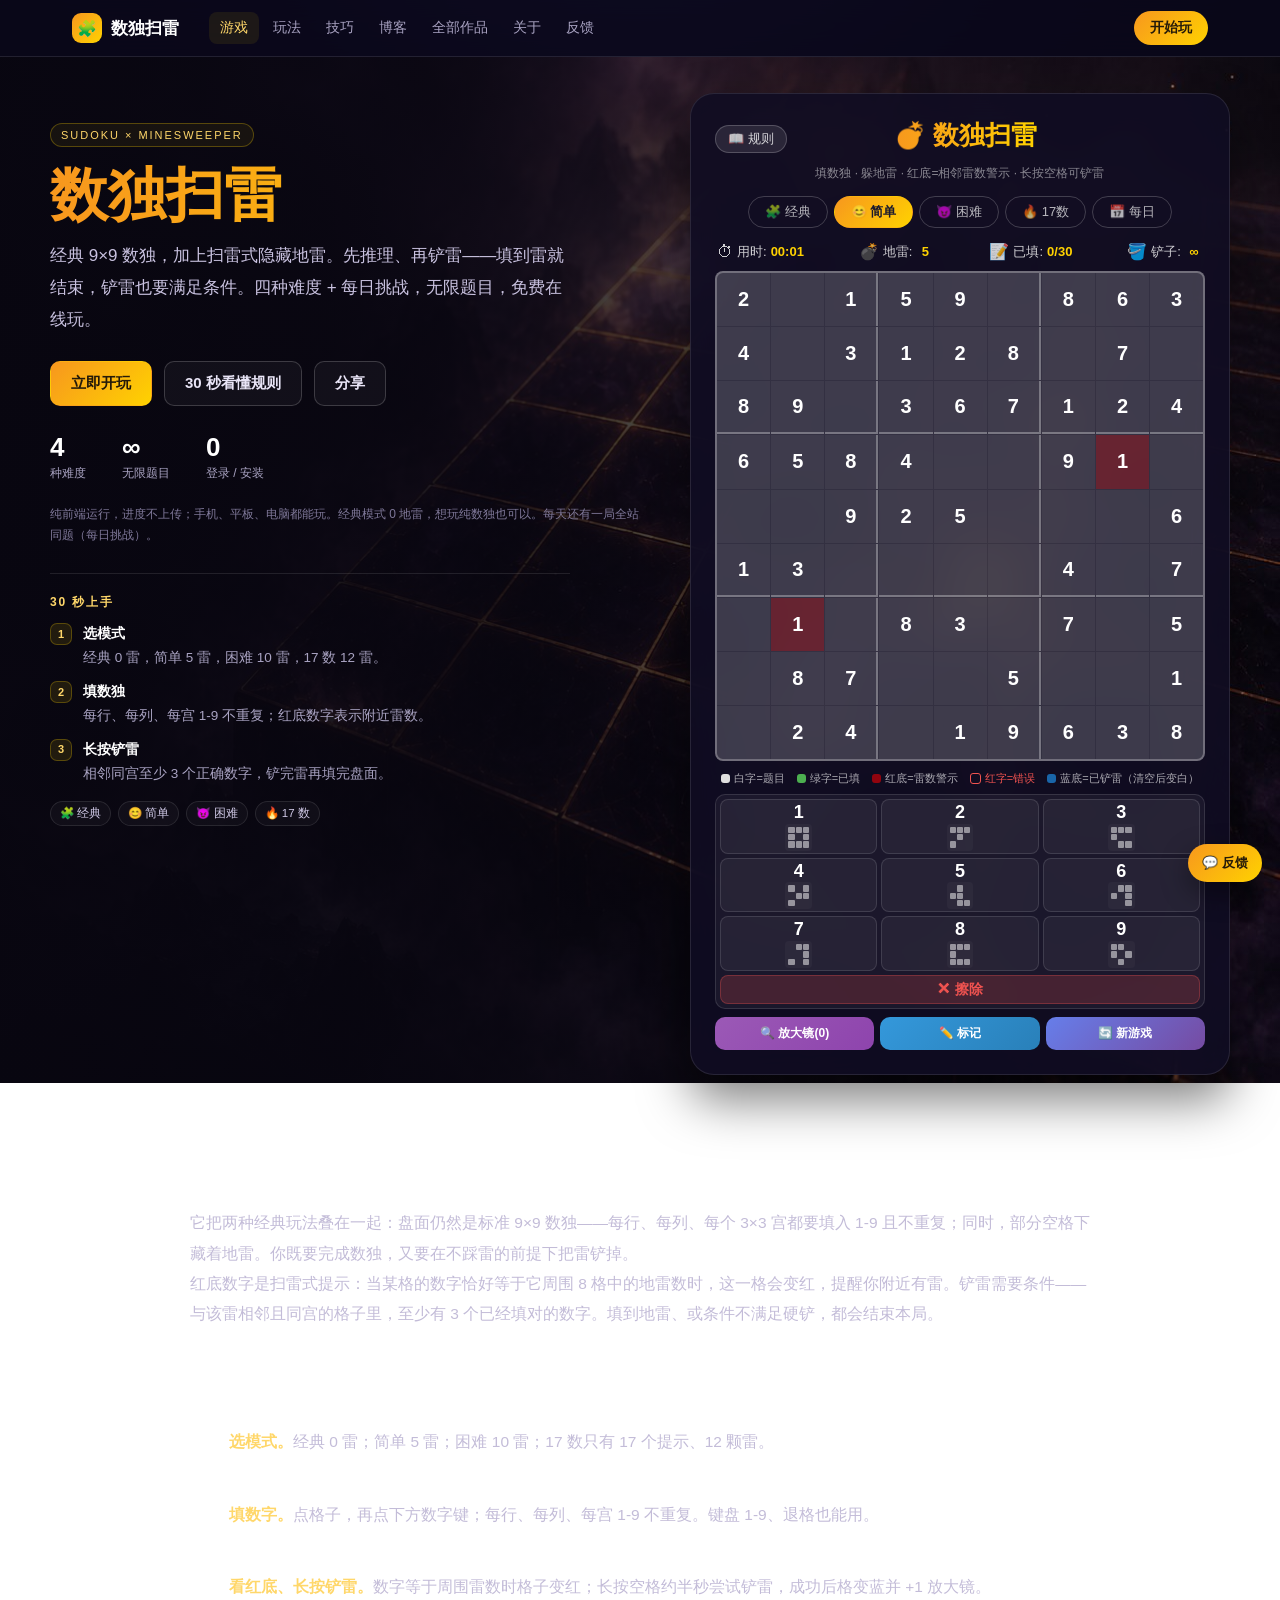
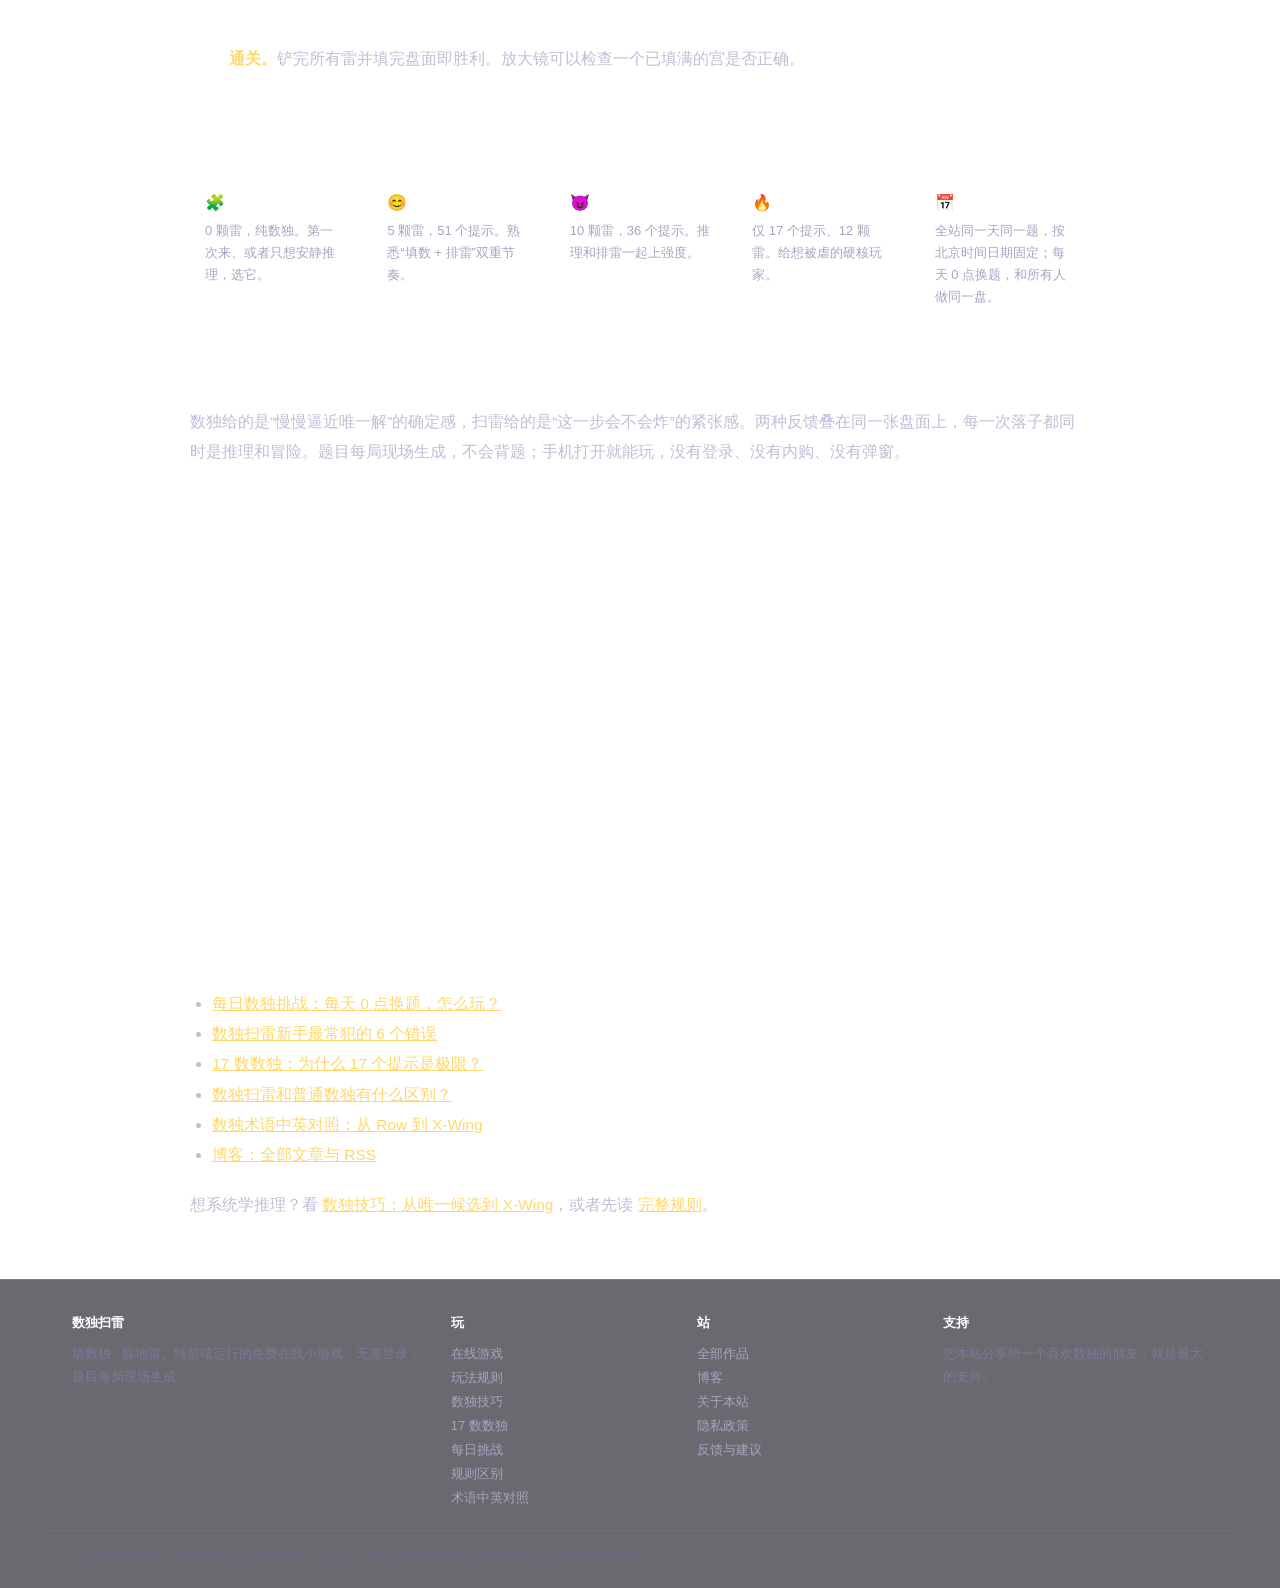
==== commit ef2708a0: "chore: 更新铲雷图例" ====
--- a/index.html
+++ b/index.html
@@ -127,7 +127,7 @@
             <span class="lg lg-player">绿字=已填</span>
             <span class="lg lg-hint">红底=雷数警示</span>
             <span class="lg lg-wrong">红字=错误</span>
-            <span class="lg lg-shoveled">蓝底=已铲雷</span>
+            <span class="lg lg-shoveled">蓝底=已铲雷（清空后变白）</span>
         </div>
 
         <!-- 数字键盘 + 缩略图 合并区域（同一个大方框） -->
@@ -177,7 +177,7 @@
                 <p><strong>🪣 铲雷（长按）</strong><br>· 填数模式下点击选中一个空格子，长按它约半秒即可尝试铲雷<br>· 铲雷条件：与该雷相邻且同宫的格子中，至少有 3 个已填对的数字<br>· 铲雷成功后该格变蓝，并获得 1 个放大镜<br>· 铲雷次数不限</p>
                 <p><strong>🔍 放大镜</strong><br>· 铲雷成功可获得放大镜，点击"放大镜"按钮进入检查模式<br>· 点击一个已填满数字的宫，检查该宫内 9 个数字是否全部正确<br>· 全部正确：该宫变绿并显示✅；有错误：显示❌，错误数字标红<br>· 每次检查消耗 1 个放大镜</p>
                 <p><strong>✏️ 标记模式</strong><br>· 点击"标记"按钮进入标记模式<br>· 点击空格子选中，再点数字按钮添加候选标记（小数字）<br>· 再次点击已标记的数字可移除<br>· 回到填数模式填入数字后，同行、同列、同宫中相同的候选标记会自动清除</p>
-                <p><strong>💣 地雷提示</strong><br>· 红色背景的数字 = 相邻 8 个格子中的地雷数，数字越大雷越多<br>· 颜色说明：白字=题目 · 绿字=已填 · 红底=雷数警示 · 红字=错误 · 蓝底=已铲雷</p>
+                <p><strong>💣 地雷提示</strong><br>· 红色背景的数字 = 相邻 8 个格子中的地雷数，数字越大雷越多<br>· 颜色说明：白字=题目 · 绿字=已填 · 红底=雷数警示 · 红字=错误 · 蓝底=已铲雷（清空后变白）</p>
                 <p><strong>🏆 胜利条件</strong><br>· 铲除所有地雷，并正确填完所有空格</p>
             </div>
             <button class="action-btn new-game" id="rules-close-btn">知道了</button>
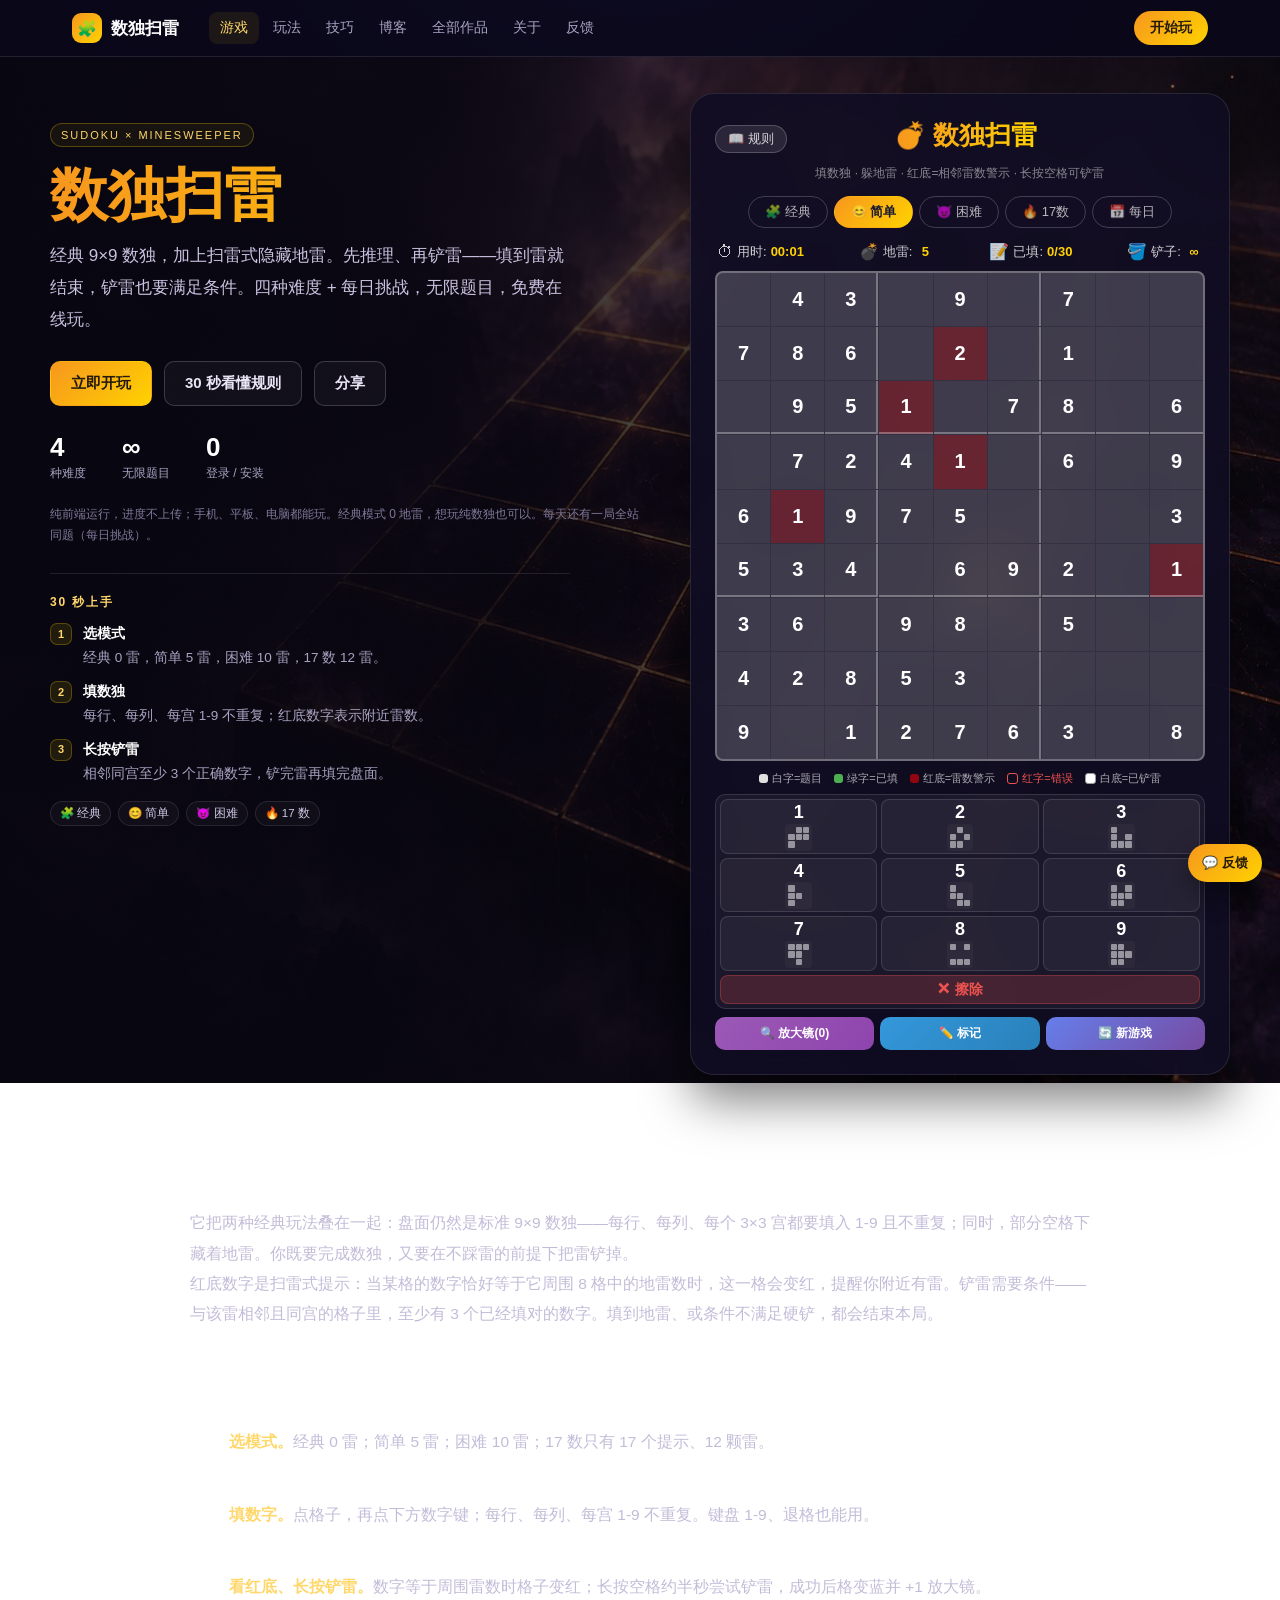
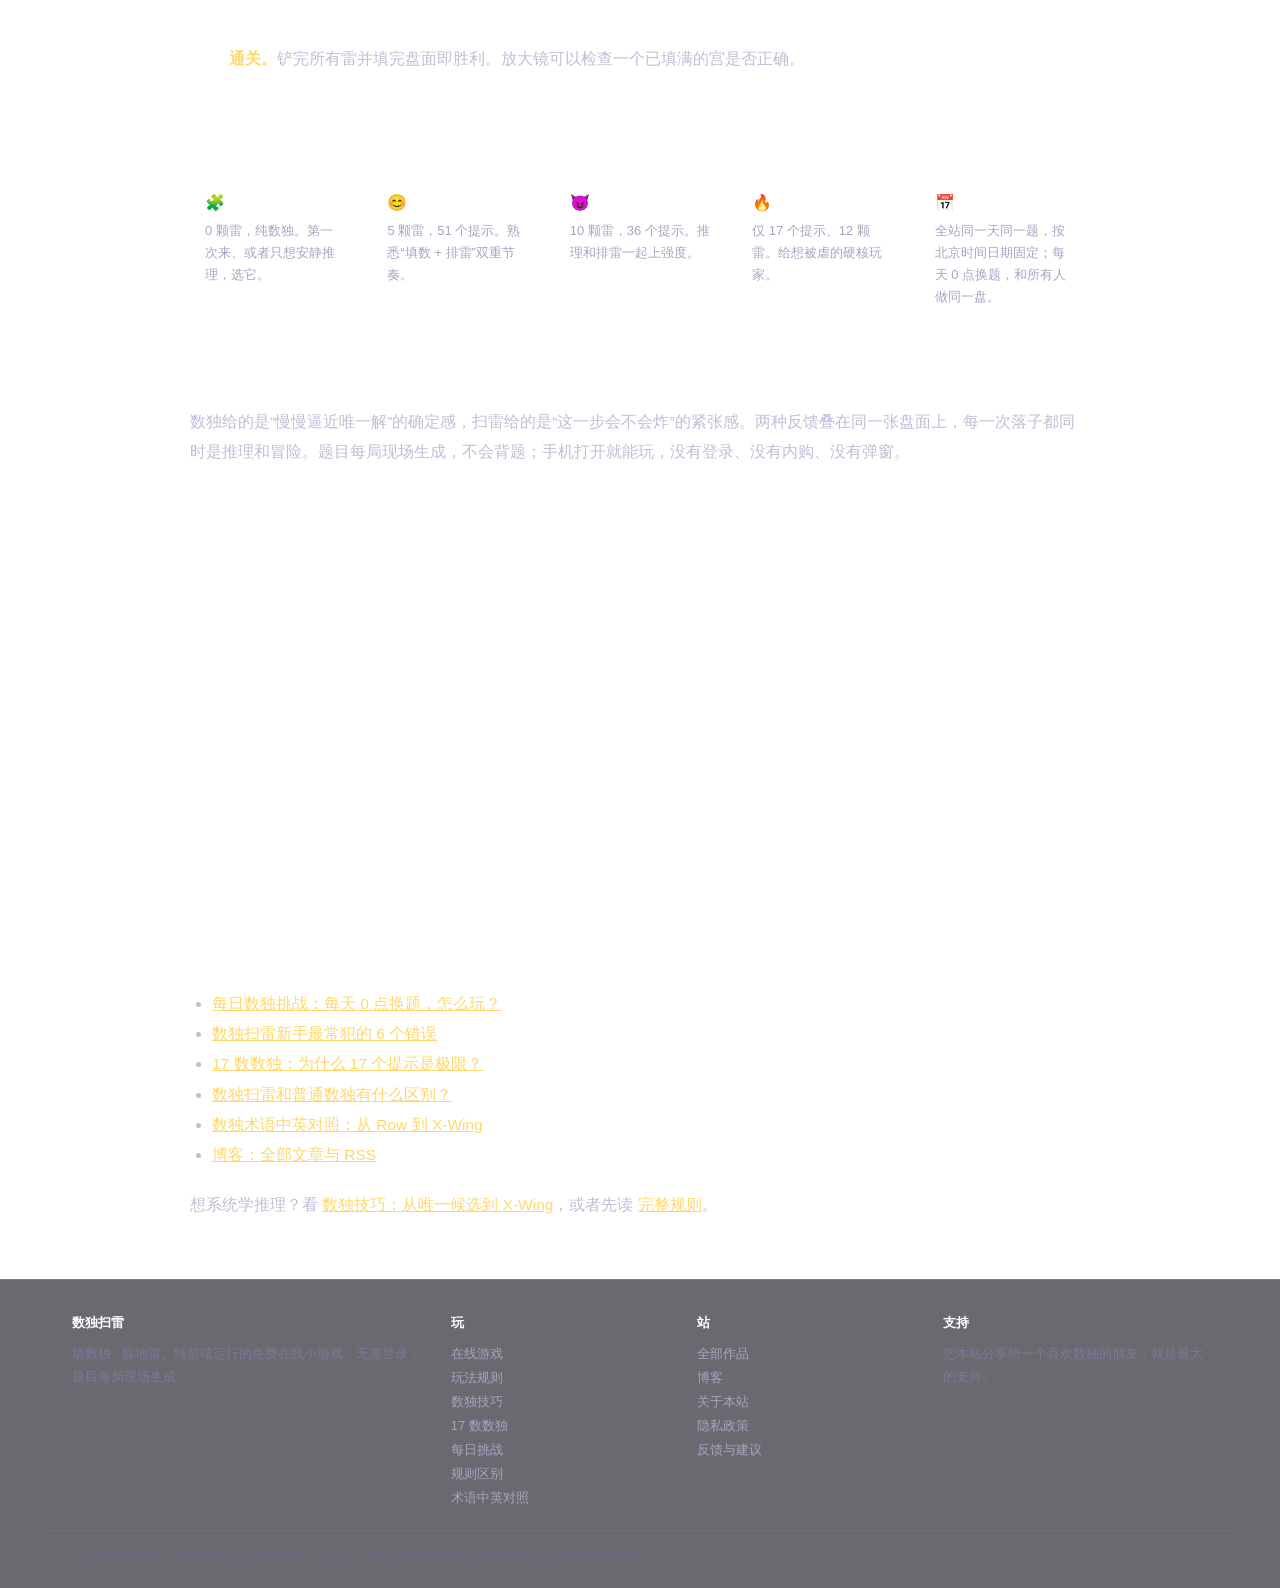
==== commit cecb98ea: "fix: 铲雷成功单格变白，方便记忆" ====
--- a/index.html
+++ b/index.html
@@ -127,7 +127,7 @@
             <span class="lg lg-player">绿字=已填</span>
             <span class="lg lg-hint">红底=雷数警示</span>
             <span class="lg lg-wrong">红字=错误</span>
-            <span class="lg lg-shoveled">蓝底=已铲雷（清空后变白）</span>
+            <span class="lg lg-shoveled">白底=已铲雷</span>
         </div>
 
         <!-- 数字键盘 + 缩略图 合并区域（同一个大方框） -->
@@ -174,10 +174,10 @@
                 <p><strong>📚 名词说明</strong><br>· <strong>行 / 列</strong>：横向一排 9 格为「行」，纵向一列为「列」<br>· <strong>宫</strong>：被白色粗线围住的 3×3 共 9 个格子，整个盘面共有 9 个宫<br>· <strong>相邻格子</strong>：与某格上下左右及斜向紧挨的格子（最多 8 个，盘面边缘的格子更少）</p>
                 <p><strong>🎯 目标</strong><br>完成数独的同时，找出并铲除所有地雷。</p>
                 <p><strong>🎮 基本玩法</strong><br>· 像普通数独一样填数字（1-9），每行、每列、每个宫内数字不重复<br>· 部分空格藏有地雷，填到地雷则游戏结束<br>· 红色背景的数字 = 该数字等于它相邻 8 个格子中的地雷数，提醒你附近有雷<br>· 有雷的格子必须先铲除，才能填数字</p>
-                <p><strong>🪣 铲雷（长按）</strong><br>· 填数模式下点击选中一个空格子，长按它约半秒即可尝试铲雷<br>· 铲雷条件：与该雷相邻且同宫的格子中，至少有 3 个已填对的数字<br>· 铲雷成功后该格变蓝，并获得 1 个放大镜<br>· 铲雷次数不限</p>
+                <p><strong>🪣 铲雷（长按）</strong><br>· 填数模式下点击选中一个空格子，长按它约半秒即可尝试铲雷<br>· 铲雷条件：与该雷相邻且同宫的格子中，至少有 3 个已填对的数字<br>· 铲雷成功后该格变白，并获得 1 个放大镜<br>· 铲雷次数不限</p>
                 <p><strong>🔍 放大镜</strong><br>· 铲雷成功可获得放大镜，点击"放大镜"按钮进入检查模式<br>· 点击一个已填满数字的宫，检查该宫内 9 个数字是否全部正确<br>· 全部正确：该宫变绿并显示✅；有错误：显示❌，错误数字标红<br>· 每次检查消耗 1 个放大镜</p>
                 <p><strong>✏️ 标记模式</strong><br>· 点击"标记"按钮进入标记模式<br>· 点击空格子选中，再点数字按钮添加候选标记（小数字）<br>· 再次点击已标记的数字可移除<br>· 回到填数模式填入数字后，同行、同列、同宫中相同的候选标记会自动清除</p>
-                <p><strong>💣 地雷提示</strong><br>· 红色背景的数字 = 相邻 8 个格子中的地雷数，数字越大雷越多<br>· 颜色说明：白字=题目 · 绿字=已填 · 红底=雷数警示 · 红字=错误 · 蓝底=已铲雷（清空后变白）</p>
+                <p><strong>💣 地雷提示</strong><br>· 红色背景的数字 = 相邻 8 个格子中的地雷数，数字越大雷越多<br>· 颜色说明：白字=题目 · 绿字=已填 · 红底=雷数警示 · 红字=错误 · 白底=已铲雷</p>
                 <p><strong>🏆 胜利条件</strong><br>· 铲除所有地雷，并正确填完所有空格</p>
             </div>
             <button class="action-btn new-game" id="rules-close-btn">知道了</button>
@@ -307,7 +307,7 @@
             boxChecked: null,   // 宫检查状态 {boxIdx: 'correct'|'wrong'|null}
             checkedErrors: null, // 检查出的错误 {row: {col: true}}
             conflictGrid: null, // 数独语法冲突 {row: {col: true}}
-            shoveled: null      // 已铲除地雷的格子（9x9 布尔数组，蓝色背景）
+            shoveled: null      // 已铲除地雷的格子（9x9 布尔数组，白色背景）
         };
 
         const gridEl = document.getElementById('sudoku-grid');
@@ -518,8 +518,6 @@
 
         function renderGrid() {
             gridEl.innerHTML = '';
-            // 所有地雷都铲完后，已铲格由蓝色变为白色，给玩家一个明确的“安全”信号
-            gridEl.classList.toggle('no-mines', state.mineCount === 0);
 
             // 计算选中格子的相关信息（用于高亮）
             let selectedVal = null;
@@ -623,7 +621,7 @@
                         cell.classList.add(boxState === 'correct' ? 'box-correct-tl' : 'box-wrong-tl');
                     }
 
-                    // 已铲除地雷的格子：蓝色背景
+                    // 已铲除地雷的格子：白色背景
                     if (state.shoveled[r][c]) {
                         cell.classList.add('shoveled');
                     }
@@ -1034,7 +1032,7 @@
 
             if (canShovelMine(row, col)) {
                 state.mineMap[row][col] = false;
-                state.shoveled[row][col] = true; // 标记为已铲雷（蓝色背景）
+                state.shoveled[row][col] = true; // 标记为已铲雷（白色背景）
                 state.mineCount--;
                 state.hintMap = calculateHints(state.mineMap);
 
@@ -1045,8 +1043,8 @@
 
                 showToast(
                     state.mineCount === 0
-                        ? '🎉 所有地雷已清空！棋盘变白，继续填完数独'
-                        : '🪣 铲雷成功！该格已标蓝，+1 放大镜',
+                        ? '🎉 所有地雷已清空！继续填完数独'
+                        : '🪣 铲雷成功！该格已标白，+1 放大镜',
                     state.mineCount === 0 ? '🎉' : '🪣'
                 );
 
--- a/style.css
+++ b/style.css
@@ -203,18 +203,19 @@
     line-height: 1.2;
 }
 
-/* 已铲除地雷的格子 - 蓝色背景 */
+/* 已铲除地雷的格子 - 白色背景，方便记住哪里铲过 */
 .sudoku-grid .cell.shoveled {
-    background: rgba(33, 150, 243, 0.3);
-}
-
-/* 所有地雷清空后：已铲格变白，明确表示“这里已经没有雷” */
-.sudoku-grid.no-mines .cell.shoveled {
     background: #ffffff;
 }
 
-.sudoku-grid.no-mines .cell.shoveled::after {
-    color: #8a6d3b;
+.sudoku-grid .cell.shoveled:hover {
+    background: #f5f5f5;
+}
+
+/* 选中已铲格时保留白底，用金框提示选中 */
+.sudoku-grid .cell.shoveled.selected {
+    background: #ffffff !important;
+    box-shadow: inset 0 0 0 2px #ffd200;
 }
 
 .sudoku-grid .cell.shoveled::after {
@@ -224,7 +225,7 @@
     right: 2px;
     font-size: 11px;
     font-weight: bold;
-    color: #81d4fa;
+    color: #43a047;
 }
 
 /* 3x3 宫格边框 */
@@ -724,7 +725,7 @@
 .lg-hint::before { background: rgba(255, 0, 0, 0.55); }
 .lg-wrong { color: #ef5350; }
 .lg-wrong::before { background: transparent; border: 1.5px solid #ef5350; }
-.lg-shoveled::before { background: rgba(33, 150, 243, 0.65); }
+.lg-shoveled::before { background: #ffffff; border: 1px solid #999; }
 
 /* 响应式 */
 @media (max-width: 480px) {
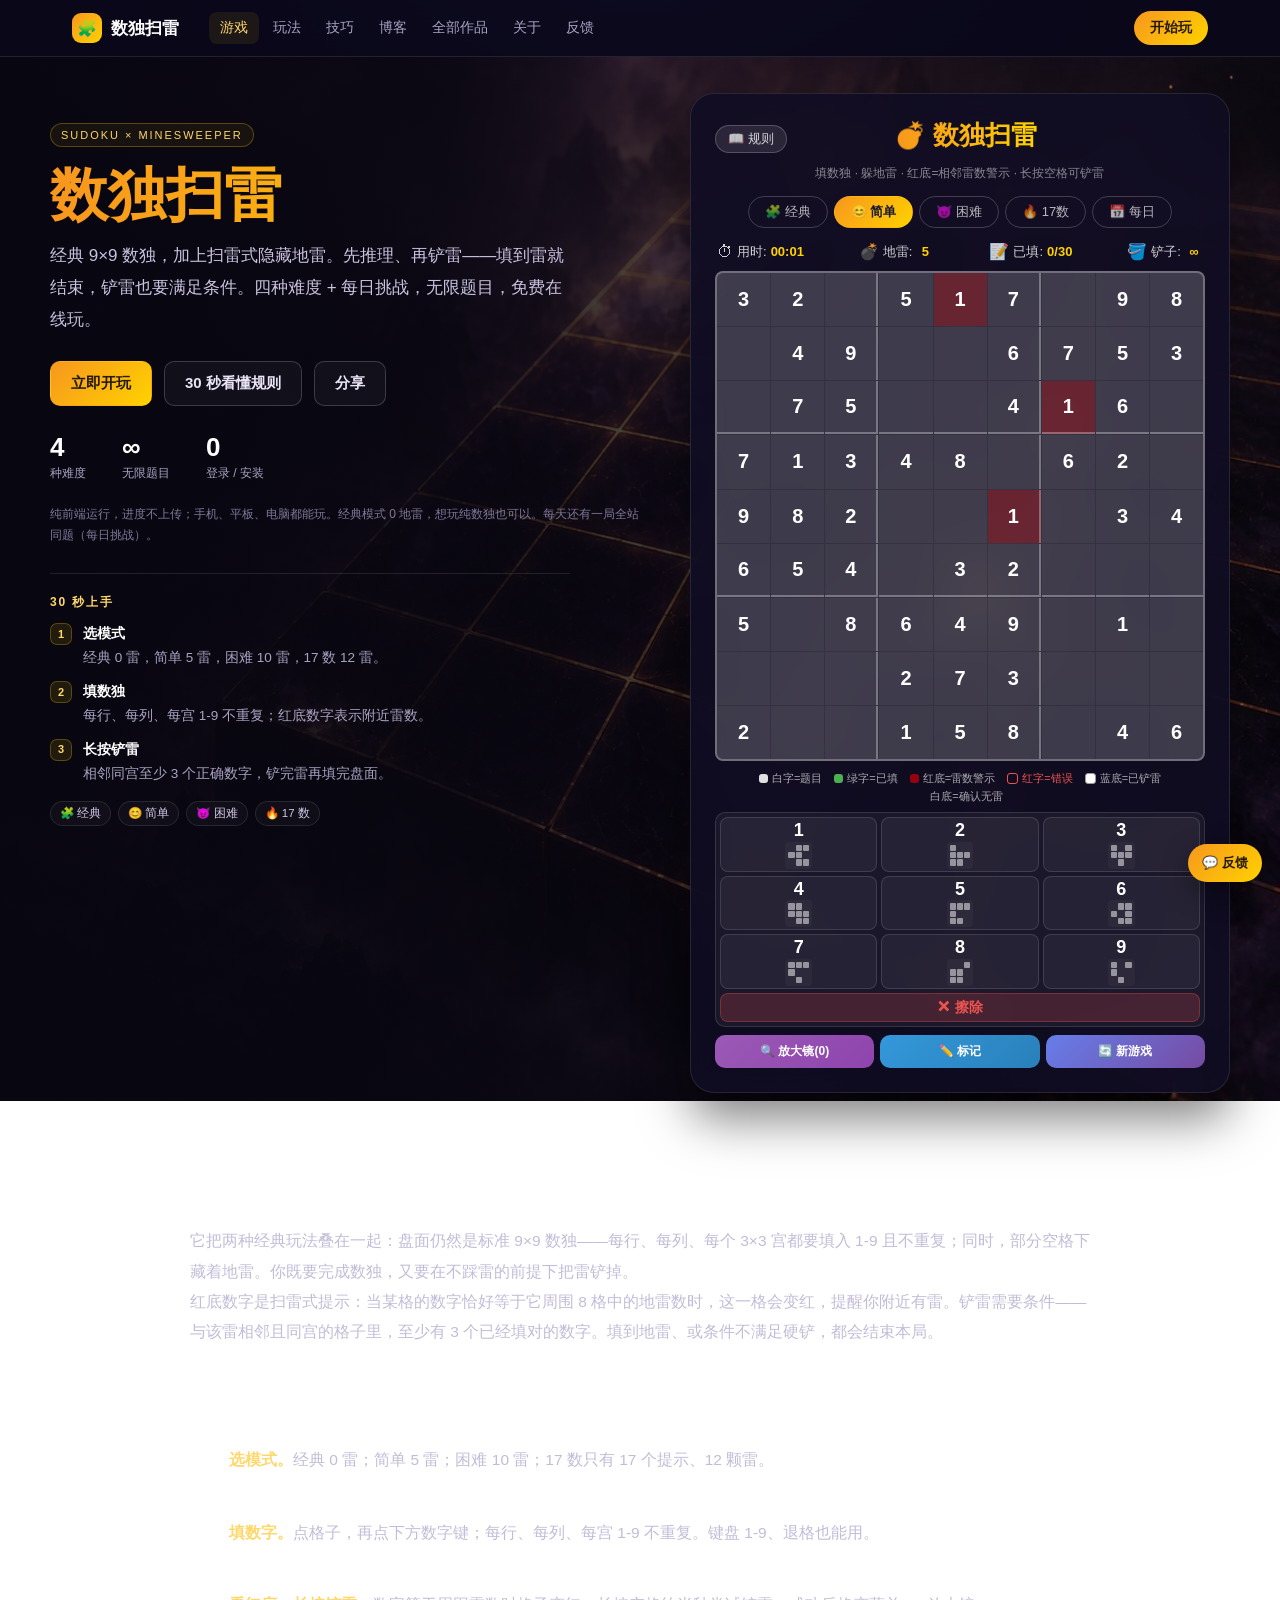
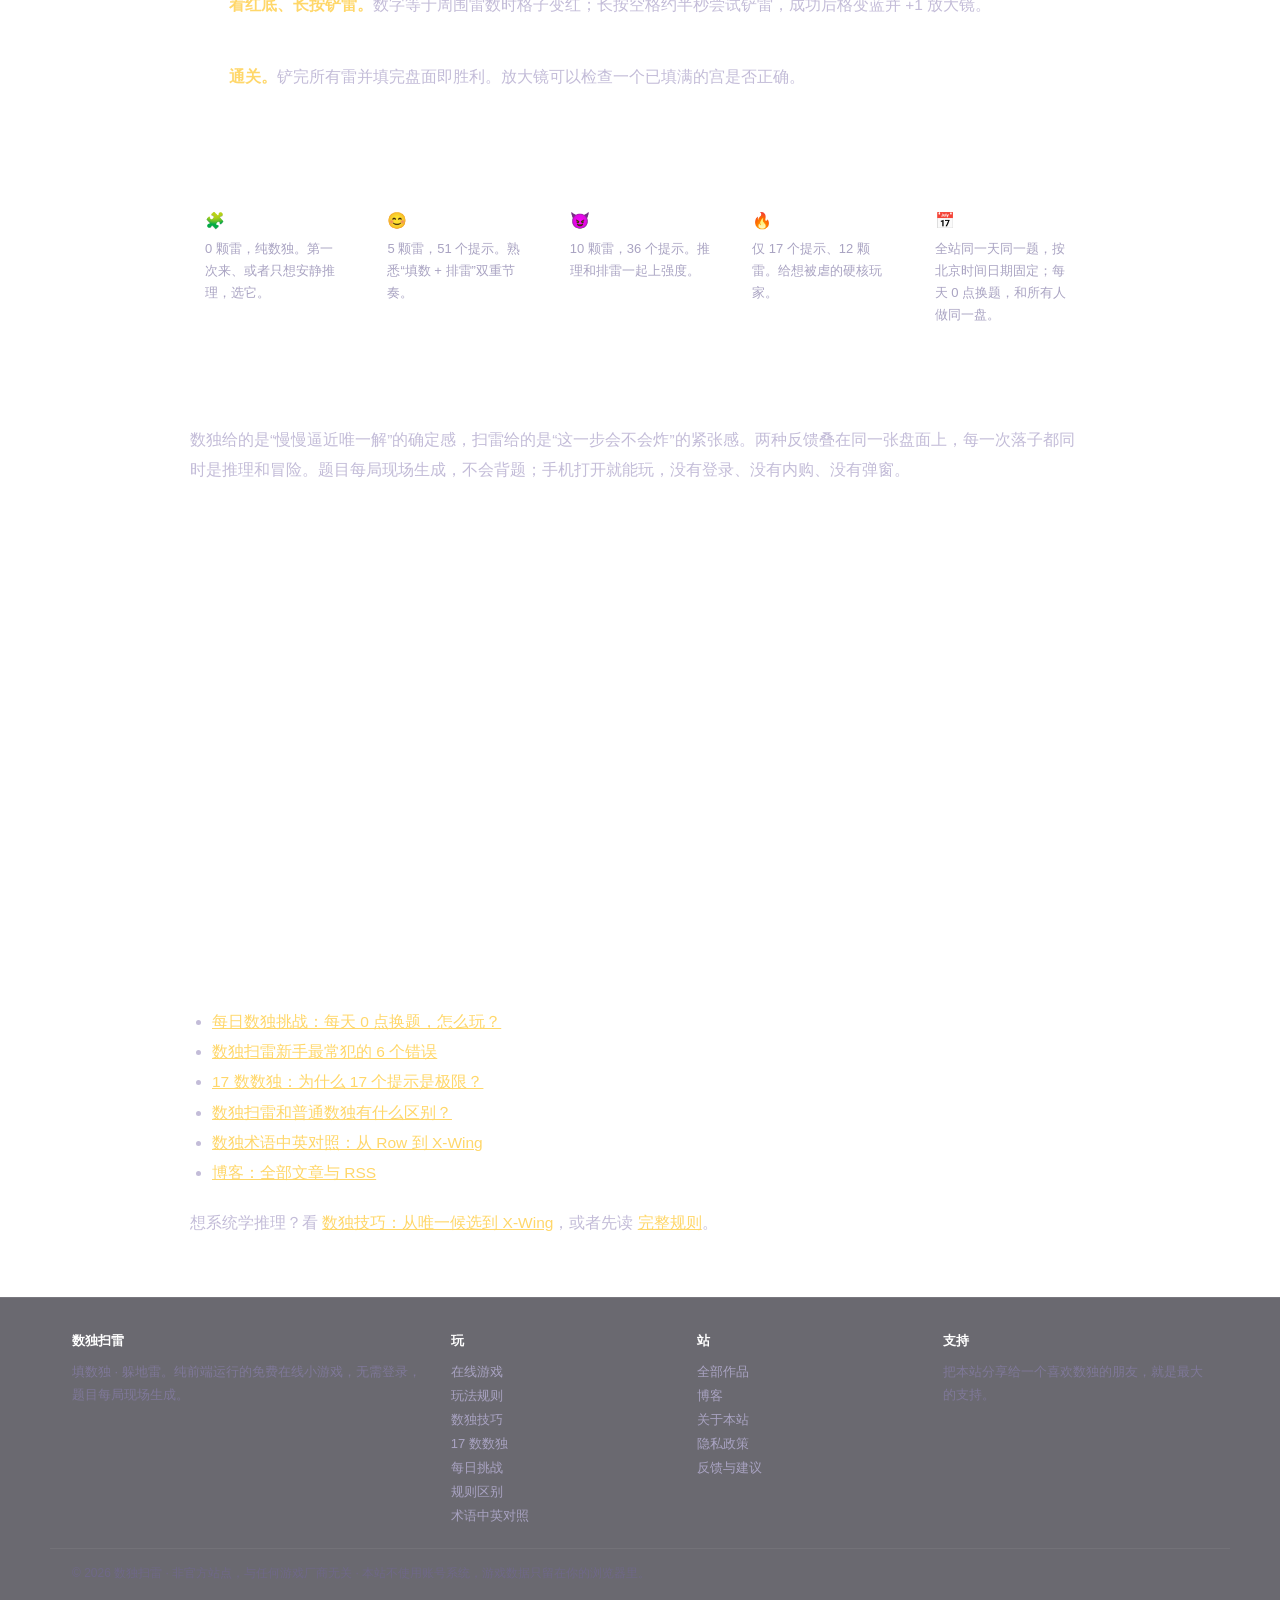
==== commit 2e9f423e: "fix: 铲雷成功蓝底，确认无雷白底" ====
--- a/index.html
+++ b/index.html
@@ -81,118 +81,119 @@
         </div>
       </div>
       <div class="hero__game" id="game">
-        <div class="container">
-        <div class="header-row">
-            <button class="rules-btn" id="rules-btn">📖 规则</button>
-            <h2 class="game-title">💣 数独扫雷</h2>
-            <div style="width:60px;"></div>
-        </div>
-        <p class="subtitle">填数独 · 躲地雷 · 红底=相邻雷数警示 · 长按空格可铲雷</p>
-
-        <!-- 难度选择 -->
+        <div class="container">
+        <div class="header-row">
+            <button class="rules-btn" id="rules-btn">📖 规则</button>
+            <h2 class="game-title">💣 数独扫雷</h2>
+            <div style="width:60px;"></div>
+        </div>
+        <p class="subtitle">填数独 · 躲地雷 · 红底=相邻雷数警示 · 长按空格可铲雷</p>
+
+        <!-- 难度选择 -->
         <div class="difficulty-selector">
-            <button class="diff-btn" data-diff="classic">🧩 经典</button>
-            <button class="diff-btn active" data-diff="easy">😊 简单</button>
-            <button class="diff-btn" data-diff="hard">😈 困难</button>
+            <button class="diff-btn" data-diff="classic">🧩 经典</button>
+            <button class="diff-btn active" data-diff="easy">😊 简单</button>
+            <button class="diff-btn" data-diff="hard">😈 困难</button>
             <button class="diff-btn" data-diff="17">🔥 17数</button>
-            <button class="diff-btn" data-diff="daily">📅 每日</button>
-        </div>
-
-        <!-- 游戏信息 -->
+            <button class="diff-btn" data-diff="daily">📅 每日</button>
+        </div>
+
+        <!-- 游戏信息 -->
         <div class="game-info">
-            <div class="info-item"><span class="icon">⏱</span><span>用时:</span><span class="value" id="timer">00:00</span></div>
-            <div class="info-item">
-                <span class="icon">💣</span>
-                <span>地雷:</span>
-                <span class="value" id="mine-count">0</span>
-            </div>
-            <div class="info-item">
-                <span class="icon">📝</span>
-                <span>已填:</span>
-                <span class="value" id="filled-count">0/0</span>
-            </div>
-            <div class="info-item">
-                <span class="icon">🪣</span>
-                <span>铲子:</span>
-                <span class="value" id="shovel-count">∞</span>
-            </div>
-        </div>
-
-        <!-- 数独网格 -->
-        <div class="sudoku-grid" id="sudoku-grid"></div>
-
-        <!-- 颜色图例 -->
-        <div class="legend">
-            <span class="lg lg-given">白字=题目</span>
-            <span class="lg lg-player">绿字=已填</span>
-            <span class="lg lg-hint">红底=雷数警示</span>
-            <span class="lg lg-wrong">红字=错误</span>
-            <span class="lg lg-shoveled">白底=已铲雷</span>
-        </div>
-
-        <!-- 数字键盘 + 缩略图 合并区域（同一个大方框） -->
-        <div class="numpad-thumbnail-area">
-            <div class="numpad" id="numpad">
-                <!-- 9个数字按钮，每个内嵌对应宫格的缩略图 -->
-            </div>
-        </div>
-
-        <!-- 操作按钮 -->
-        <div class="action-bar">
-            <button class="action-btn magnify-btn" id="magnify-btn">🔍 放大镜(0)</button>
-            <button class="action-btn mark-btn" id="mark-btn">✏️ 标记</button>
-            <button class="action-btn new-game" id="new-game-btn">🔄 新游戏</button>
-        </div>
-    </div>
-
-    <!-- 胜利弹窗 -->
-    <div class="modal-overlay" id="victory-modal">
-        <div class="modal">
-            <div class="trophy">🏆</div>
-            <h2>恭喜通关！</h2>
-            <p id="victory-msg">你成功完成了数独并避开了所有地雷！</p>
-            <button class="action-btn new-game" id="play-again-btn">🎮 再来一局</button>
-        </div>
-    </div>
-
-    <!-- 失败弹窗 -->
-    <div class="modal-overlay" id="fail-modal">
-        <div class="modal">
-            <div class="trophy" style="font-size:64px;">💥</div>
-            <h2 style="background: linear-gradient(90deg, #ff4444, #ff6b6b);-webkit-background-clip:text;-webkit-text-fill-color:transparent;background-clip:text;">踩雷了！</h2>
-            <p id="fail-msg">你填到了一个有地雷的格子，游戏结束！</p>
-            <button class="action-btn new-game" id="fail-retry-btn">🔄 重新挑战</button>
-        </div>
-    </div>
-
-    <!-- 规则弹窗 -->
-    <div class="modal-overlay" id="rules-modal">
-        <div class="modal rules-modal">
-            <div class="trophy" style="font-size:40px;">📖</div>
-            <h2>游戏规则</h2>
-            <div class="rules-content">
-                <p><strong>📚 名词说明</strong><br>· <strong>行 / 列</strong>：横向一排 9 格为「行」，纵向一列为「列」<br>· <strong>宫</strong>：被白色粗线围住的 3×3 共 9 个格子，整个盘面共有 9 个宫<br>· <strong>相邻格子</strong>：与某格上下左右及斜向紧挨的格子（最多 8 个，盘面边缘的格子更少）</p>
-                <p><strong>🎯 目标</strong><br>完成数独的同时，找出并铲除所有地雷。</p>
-                <p><strong>🎮 基本玩法</strong><br>· 像普通数独一样填数字（1-9），每行、每列、每个宫内数字不重复<br>· 部分空格藏有地雷，填到地雷则游戏结束<br>· 红色背景的数字 = 该数字等于它相邻 8 个格子中的地雷数，提醒你附近有雷<br>· 有雷的格子必须先铲除，才能填数字</p>
-                <p><strong>🪣 铲雷（长按）</strong><br>· 填数模式下点击选中一个空格子，长按它约半秒即可尝试铲雷<br>· 铲雷条件：与该雷相邻且同宫的格子中，至少有 3 个已填对的数字<br>· 铲雷成功后该格变白，并获得 1 个放大镜<br>· 铲雷次数不限</p>
-                <p><strong>🔍 放大镜</strong><br>· 铲雷成功可获得放大镜，点击"放大镜"按钮进入检查模式<br>· 点击一个已填满数字的宫，检查该宫内 9 个数字是否全部正确<br>· 全部正确：该宫变绿并显示✅；有错误：显示❌，错误数字标红<br>· 每次检查消耗 1 个放大镜</p>
-                <p><strong>✏️ 标记模式</strong><br>· 点击"标记"按钮进入标记模式<br>· 点击空格子选中，再点数字按钮添加候选标记（小数字）<br>· 再次点击已标记的数字可移除<br>· 回到填数模式填入数字后，同行、同列、同宫中相同的候选标记会自动清除</p>
-                <p><strong>💣 地雷提示</strong><br>· 红色背景的数字 = 相邻 8 个格子中的地雷数，数字越大雷越多<br>· 颜色说明：白字=题目 · 绿字=已填 · 红底=雷数警示 · 红字=错误 · 白底=已铲雷</p>
-                <p><strong>🏆 胜利条件</strong><br>· 铲除所有地雷，并正确填完所有空格</p>
-            </div>
-            <button class="action-btn new-game" id="rules-close-btn">知道了</button>
-        </div>
-    </div>
-
-    <!-- 自定义提示弹窗（替代 alert） -->
-    <div class="toast-overlay" id="toast-overlay">
-        <div class="toast-box">
-            <div class="toast-icon" id="toast-icon">💡</div>
-            <div class="toast-msg" id="toast-msg">提示信息</div>
-            <button class="toast-btn" id="toast-btn">确定</button>
-        </div>
-    </div>
-
+            <div class="info-item"><span class="icon">⏱</span><span>用时:</span><span class="value" id="timer">00:00</span></div>
+            <div class="info-item">
+                <span class="icon">💣</span>
+                <span>地雷:</span>
+                <span class="value" id="mine-count">0</span>
+            </div>
+            <div class="info-item">
+                <span class="icon">📝</span>
+                <span>已填:</span>
+                <span class="value" id="filled-count">0/0</span>
+            </div>
+            <div class="info-item">
+                <span class="icon">🪣</span>
+                <span>铲子:</span>
+                <span class="value" id="shovel-count">∞</span>
+            </div>
+        </div>
+
+        <!-- 数独网格 -->
+        <div class="sudoku-grid" id="sudoku-grid"></div>
+
+        <!-- 颜色图例 -->
+        <div class="legend">
+            <span class="lg lg-given">白字=题目</span>
+            <span class="lg lg-player">绿字=已填</span>
+            <span class="lg lg-hint">红底=雷数警示</span>
+            <span class="lg lg-wrong">红字=错误</span>
+            <span class="lg lg-shoveled">蓝底=已铲雷</span>
+            <span class="lg lg-nomine">白底=确认无雷</span>
+        </div>
+
+        <!-- 数字键盘 + 缩略图 合并区域（同一个大方框） -->
+        <div class="numpad-thumbnail-area">
+            <div class="numpad" id="numpad">
+                <!-- 9个数字按钮，每个内嵌对应宫格的缩略图 -->
+            </div>
+        </div>
+
+        <!-- 操作按钮 -->
+        <div class="action-bar">
+            <button class="action-btn magnify-btn" id="magnify-btn">🔍 放大镜(0)</button>
+            <button class="action-btn mark-btn" id="mark-btn">✏️ 标记</button>
+            <button class="action-btn new-game" id="new-game-btn">🔄 新游戏</button>
+        </div>
+    </div>
+
+    <!-- 胜利弹窗 -->
+    <div class="modal-overlay" id="victory-modal">
+        <div class="modal">
+            <div class="trophy">🏆</div>
+            <h2>恭喜通关！</h2>
+            <p id="victory-msg">你成功完成了数独并避开了所有地雷！</p>
+            <button class="action-btn new-game" id="play-again-btn">🎮 再来一局</button>
+        </div>
+    </div>
+
+    <!-- 失败弹窗 -->
+    <div class="modal-overlay" id="fail-modal">
+        <div class="modal">
+            <div class="trophy" style="font-size:64px;">💥</div>
+            <h2 style="background: linear-gradient(90deg, #ff4444, #ff6b6b);-webkit-background-clip:text;-webkit-text-fill-color:transparent;background-clip:text;">踩雷了！</h2>
+            <p id="fail-msg">你填到了一个有地雷的格子，游戏结束！</p>
+            <button class="action-btn new-game" id="fail-retry-btn">🔄 重新挑战</button>
+        </div>
+    </div>
+
+    <!-- 规则弹窗 -->
+    <div class="modal-overlay" id="rules-modal">
+        <div class="modal rules-modal">
+            <div class="trophy" style="font-size:40px;">📖</div>
+            <h2>游戏规则</h2>
+            <div class="rules-content">
+                <p><strong>📚 名词说明</strong><br>· <strong>行 / 列</strong>：横向一排 9 格为「行」，纵向一列为「列」<br>· <strong>宫</strong>：被白色粗线围住的 3×3 共 9 个格子，整个盘面共有 9 个宫<br>· <strong>相邻格子</strong>：与某格上下左右及斜向紧挨的格子（最多 8 个，盘面边缘的格子更少）</p>
+                <p><strong>🎯 目标</strong><br>完成数独的同时，找出并铲除所有地雷。</p>
+                <p><strong>🎮 基本玩法</strong><br>· 像普通数独一样填数字（1-9），每行、每列、每个宫内数字不重复<br>· 部分空格藏有地雷，填到地雷则游戏结束<br>· 红色背景的数字 = 该数字等于它相邻 8 个格子中的地雷数，提醒你附近有雷<br>· 有雷的格子必须先铲除，才能填数字</p>
+                <p><strong>🪣 铲雷（长按）</strong><br>· 填数模式下点击选中一个空格子，长按它约半秒即可尝试铲雷<br>· 铲雷条件：与该雷相邻且同宫的格子中，至少有 3 个已填对的数字<br>· 铲雷成功后该格变蓝，并获得 1 个放大镜<br>· 铲雷次数不限</p>
+                <p><strong>🔍 放大镜</strong><br>· 铲雷成功可获得放大镜，点击"放大镜"按钮进入检查模式<br>· 点击一个已填满数字的宫，检查该宫内 9 个数字是否全部正确<br>· 全部正确：该宫变绿并显示✅；有错误：显示❌，错误数字标红<br>· 每次检查消耗 1 个放大镜</p>
+                <p><strong>✏️ 标记模式</strong><br>· 点击"标记"按钮进入标记模式<br>· 点击空格子选中，再点数字按钮添加候选标记（小数字）<br>· 再次点击已标记的数字可移除<br>· 回到填数模式填入数字后，同行、同列、同宫中相同的候选标记会自动清除</p>
+                <p><strong>💣 地雷提示</strong><br>· 红色背景的数字 = 相邻 8 个格子中的地雷数，数字越大雷越多<br>· 颜色说明：白字=题目 · 绿字=已填 · 红底=雷数警示 · 红字=错误 · 蓝底=已铲雷 · 白底=确认无雷</p>
+                <p><strong>🏆 胜利条件</strong><br>· 铲除所有地雷，并正确填完所有空格</p>
+            </div>
+            <button class="action-btn new-game" id="rules-close-btn">知道了</button>
+        </div>
+    </div>
+
+    <!-- 自定义提示弹窗（替代 alert） -->
+    <div class="toast-overlay" id="toast-overlay">
+        <div class="toast-box">
+            <div class="toast-icon" id="toast-icon">💡</div>
+            <div class="toast-msg" id="toast-msg">提示信息</div>
+            <button class="toast-btn" id="toast-btn">确定</button>
+        </div>
+    </div>
+
     
       </div>
     </div>
@@ -281,152 +282,153 @@
   <div class="site-footer__bottom">© 2026 数独扫雷 · 非官方站点，与任何游戏厂商无关 · 本站不使用账号系统，游戏数据只留在你的浏览器里。</div>
 </footer>
 <a class="feedback-fab" href="feedback.html" aria-label="反馈与建议">💬 反馈</a>
-<script src="sudoku.js"></script>
-    <script>
-        // ============================================================
-        // 游戏主逻辑
-        // ============================================================
-
-        // 游戏状态
-        let state = {
-            puzzle: [],        // 题目（0=空格）
-            solution: [],      // 完整解
-            playerGrid: [],    // 玩家当前填的数字
-            mineMap: [],       // 地雷位置
-            hintMap: [],       // 提示数字（周围雷数）
-            selectedCell: null, // 当前选中的格子 {row, col}
-            selectedNum: null,  // 当前选中的数字（无选中格子时，点击数字按钮高亮该数字）
-            difficulty: 'easy',
-            mineCount: 0,
-            gameOver: false,
-            explodedCell: null, // 踩雷的格子 {row, col}
-            markMode: false,    // 标记模式
-            markGrid: null,     // 标记数字 {row: {col: Set<num>}}
-            magnifyCount: 0,    // 放大镜剩余次数
-            magnifyMax: 7,      // 放大镜上限
-            boxChecked: null,   // 宫检查状态 {boxIdx: 'correct'|'wrong'|null}
-            checkedErrors: null, // 检查出的错误 {row: {col: true}}
-            conflictGrid: null, // 数独语法冲突 {row: {col: true}}
-            shoveled: null      // 已铲除地雷的格子（9x9 布尔数组，白色背景）
-        };
-
-        const gridEl = document.getElementById('sudoku-grid');
-        const mineCountEl = document.getElementById('mine-count');
-        const filledCountEl = document.getElementById('filled-count');
-        const shovelCountEl = document.getElementById('shovel-count');
-        const markBtn = document.getElementById('mark-btn');
-        const magnifyBtn = document.getElementById('magnify-btn');
-        const numpadEl = document.getElementById('numpad');
-        const victoryModal = document.getElementById('victory-modal');
-        const failModal = document.getElementById('fail-modal');
-        const victoryMsg = document.getElementById('victory-msg');
-        const failMsg = document.getElementById('fail-msg');
-        const toastOverlay = document.getElementById('toast-overlay');
-        const toastMsg = document.getElementById('toast-msg');
-        const toastIcon = document.getElementById('toast-icon');
-        const toastBtn = document.getElementById('toast-btn');
-
-        // ---------- 自定义弹窗（替代 alert） ----------
-
-        function showToast(msg, icon) {
-            toastIcon.textContent = icon || '💡';
-            toastMsg.textContent = msg;
-            toastOverlay.classList.add('show');
-        }
-
-        function hideToast() {
-            toastOverlay.classList.remove('show');
-        }
-
-        toastBtn.addEventListener('click', hideToast);
-        toastOverlay.addEventListener('click', (e) => {
-            if (e.target === toastOverlay) hideToast();
-        });
-
-        // 获取某个格子所在的3x3宫范围
-        function getBoxRange(row, col) {
-            const startRow = Math.floor(row / 3) * 3;
-            const startCol = Math.floor(col / 3) * 3;
-            return { startRow, startCol, endRow: startRow + 3, endCol: startCol + 3 };
-        }
-
-        // 获取某个格子周围8格中，在同一3x3宫内的邻居
-        function getNeighborsInBox(row, col) {
-            const box = getBoxRange(row, col);
-            const neighbors = [];
-            for (let dr = -1; dr <= 1; dr++) {
-                for (let dc = -1; dc <= 1; dc++) {
-                    if (dr === 0 && dc === 0) continue;
-                    const nr = row + dr;
-                    const nc = col + dc;
-                    if (nr >= box.startRow && nr < box.endRow &&
-                        nc >= box.startCol && nc < box.endCol &&
-                        nr >= 0 && nr < 9 && nc >= 0 && nc < 9) {
-                        neighbors.push([nr, nc]);
-                    }
-                }
-            }
-            return neighbors;
-        }
-
-        // 检查某个雷是否可以被铲除
-        function canShovelMine(row, col) {
-            if (!state.mineMap[row][col]) return false;
-
-            const neighbors = getNeighborsInBox(row, col);
-            let correctCount = 0;
-
-            for (const [nr, nc] of neighbors) {
-                if (state.playerGrid[nr][nc] !== 0 &&
-                    state.playerGrid[nr][nc] === state.solution[nr][nc]) {
-                    correctCount++;
-                }
-            }
-
-            return correctCount >= 3;
-        }
-
-        // 获取宫格索引 (0-8)
-        function getBoxIndex(row, col) {
-            return Math.floor(row / 3) * 3 + Math.floor(col / 3);
-        }
-
-        // 检查某个宫格是否所有格都填了数字
-        function isBoxFilled(boxIdx) {
-            const startRow = Math.floor(boxIdx / 3) * 3;
-            const startCol = (boxIdx % 3) * 3;
-            for (let r = startRow; r < startRow + 3; r++) {
-                for (let c = startCol; c < startCol + 3; c++) {
-                    if (state.puzzle[r][c] === 0 && state.playerGrid[r][c] === 0) {
-                        return false;
-                    }
-                }
-            }
-            return true;
-        }
-
-        // 检查某个宫格内所有数字是否正确
-        function checkBox(boxIdx) {
-            const startRow = Math.floor(boxIdx / 3) * 3;
-            const startCol = (boxIdx % 3) * 3;
-            let allCorrect = true;
-            const errors = {};
-
-            for (let r = startRow; r < startRow + 3; r++) {
-                for (let c = startCol; c < startCol + 3; c++) {
-                    if (state.puzzle[r][c] === 0) {
-                        if (state.playerGrid[r][c] !== state.solution[r][c]) {
-                            allCorrect = false;
-                            if (!errors[r]) errors[r] = {};
-                            errors[r][c] = true;
-                        }
-                    }
-                }
-            }
-
-            return { allCorrect, errors };
-        }
-
+<script src="sudoku.js"></script>
+    <script>
+        // ============================================================
+        // 游戏主逻辑
+        // ============================================================
+
+        // 游戏状态
+        let state = {
+            puzzle: [],        // 题目（0=空格）
+            solution: [],      // 完整解
+            playerGrid: [],    // 玩家当前填的数字
+            mineMap: [],       // 地雷位置
+            hintMap: [],       // 提示数字（周围雷数）
+            selectedCell: null, // 当前选中的格子 {row, col}
+            selectedNum: null,  // 当前选中的数字（无选中格子时，点击数字按钮高亮该数字）
+            difficulty: 'easy',
+            mineCount: 0,
+            gameOver: false,
+            explodedCell: null, // 踩雷的格子 {row, col}
+            markMode: false,    // 标记模式
+            markGrid: null,     // 标记数字 {row: {col: Set<num>}}
+            magnifyCount: 0,    // 放大镜剩余次数
+            magnifyMax: 7,      // 放大镜上限
+            boxChecked: null,   // 宫检查状态 {boxIdx: 'correct'|'wrong'|null}
+            checkedErrors: null, // 检查出的错误 {row: {col: true}}
+            conflictGrid: null, // 数独语法冲突 {row: {col: true}}
+            shoveled: null,     // 已铲除地雷的格子（9x9 布尔数组，蓝色背景 + 绿✓）
+            noMine: null        // 长按确认没有雷的格子（9x9 布尔数组，白色背景）
+        };
+
+        const gridEl = document.getElementById('sudoku-grid');
+        const mineCountEl = document.getElementById('mine-count');
+        const filledCountEl = document.getElementById('filled-count');
+        const shovelCountEl = document.getElementById('shovel-count');
+        const markBtn = document.getElementById('mark-btn');
+        const magnifyBtn = document.getElementById('magnify-btn');
+        const numpadEl = document.getElementById('numpad');
+        const victoryModal = document.getElementById('victory-modal');
+        const failModal = document.getElementById('fail-modal');
+        const victoryMsg = document.getElementById('victory-msg');
+        const failMsg = document.getElementById('fail-msg');
+        const toastOverlay = document.getElementById('toast-overlay');
+        const toastMsg = document.getElementById('toast-msg');
+        const toastIcon = document.getElementById('toast-icon');
+        const toastBtn = document.getElementById('toast-btn');
+
+        // ---------- 自定义弹窗（替代 alert） ----------
+
+        function showToast(msg, icon) {
+            toastIcon.textContent = icon || '💡';
+            toastMsg.textContent = msg;
+            toastOverlay.classList.add('show');
+        }
+
+        function hideToast() {
+            toastOverlay.classList.remove('show');
+        }
+
+        toastBtn.addEventListener('click', hideToast);
+        toastOverlay.addEventListener('click', (e) => {
+            if (e.target === toastOverlay) hideToast();
+        });
+
+        // 获取某个格子所在的3x3宫范围
+        function getBoxRange(row, col) {
+            const startRow = Math.floor(row / 3) * 3;
+            const startCol = Math.floor(col / 3) * 3;
+            return { startRow, startCol, endRow: startRow + 3, endCol: startCol + 3 };
+        }
+
+        // 获取某个格子周围8格中，在同一3x3宫内的邻居
+        function getNeighborsInBox(row, col) {
+            const box = getBoxRange(row, col);
+            const neighbors = [];
+            for (let dr = -1; dr <= 1; dr++) {
+                for (let dc = -1; dc <= 1; dc++) {
+                    if (dr === 0 && dc === 0) continue;
+                    const nr = row + dr;
+                    const nc = col + dc;
+                    if (nr >= box.startRow && nr < box.endRow &&
+                        nc >= box.startCol && nc < box.endCol &&
+                        nr >= 0 && nr < 9 && nc >= 0 && nc < 9) {
+                        neighbors.push([nr, nc]);
+                    }
+                }
+            }
+            return neighbors;
+        }
+
+        // 检查某个雷是否可以被铲除
+        function canShovelMine(row, col) {
+            if (!state.mineMap[row][col]) return false;
+
+            const neighbors = getNeighborsInBox(row, col);
+            let correctCount = 0;
+
+            for (const [nr, nc] of neighbors) {
+                if (state.playerGrid[nr][nc] !== 0 &&
+                    state.playerGrid[nr][nc] === state.solution[nr][nc]) {
+                    correctCount++;
+                }
+            }
+
+            return correctCount >= 3;
+        }
+
+        // 获取宫格索引 (0-8)
+        function getBoxIndex(row, col) {
+            return Math.floor(row / 3) * 3 + Math.floor(col / 3);
+        }
+
+        // 检查某个宫格是否所有格都填了数字
+        function isBoxFilled(boxIdx) {
+            const startRow = Math.floor(boxIdx / 3) * 3;
+            const startCol = (boxIdx % 3) * 3;
+            for (let r = startRow; r < startRow + 3; r++) {
+                for (let c = startCol; c < startCol + 3; c++) {
+                    if (state.puzzle[r][c] === 0 && state.playerGrid[r][c] === 0) {
+                        return false;
+                    }
+                }
+            }
+            return true;
+        }
+
+        // 检查某个宫格内所有数字是否正确
+        function checkBox(boxIdx) {
+            const startRow = Math.floor(boxIdx / 3) * 3;
+            const startCol = (boxIdx % 3) * 3;
+            let allCorrect = true;
+            const errors = {};
+
+            for (let r = startRow; r < startRow + 3; r++) {
+                for (let c = startCol; c < startCol + 3; c++) {
+                    if (state.puzzle[r][c] === 0) {
+                        if (state.playerGrid[r][c] !== state.solution[r][c]) {
+                            allCorrect = false;
+                            if (!errors[r]) errors[r] = {};
+                            errors[r][c] = true;
+                        }
+                    }
+                }
+            }
+
+            return { allCorrect, errors };
+        }
+
         // ---------- 计时器 ----------
         var timerEl = document.getElementById('timer');
         var timerId = null;
@@ -457,822 +459,827 @@
             if (timerStart) tickTimer();
         }
 
-        // ---------- 初始化游戏 ----------
-
-        function initGame(difficulty) {
-            state.difficulty = difficulty;
-            state.gameOver = false;
-            state.selectedCell = null;
-            state.selectedNum = null;
-            state.explodedCell = null;
-            state.markMode = false;
-            state.markGrid = Array.from({ length: 9 }, () => ({}));
-            state.boxChecked = {};
-            state.checkedErrors = Array.from({ length: 9 }, () => ({}));
-            state.conflictGrid = Array.from({ length: 9 }, () => ({}));
-            state.shoveled = Array.from({ length: 9 }, () => Array(9).fill(false));
-
-            // 放大镜模式重置
-            magnifyMode = false;
-            // 放大镜初始为0，每铲一个雷给一个，有上限
-            state.magnifyCount = 0;
-            switch (difficulty) {
+        // ---------- 初始化游戏 ----------
+
+        function initGame(difficulty) {
+            state.difficulty = difficulty;
+            state.gameOver = false;
+            state.selectedCell = null;
+            state.selectedNum = null;
+            state.explodedCell = null;
+            state.markMode = false;
+            state.markGrid = Array.from({ length: 9 }, () => ({}));
+            state.boxChecked = {};
+            state.checkedErrors = Array.from({ length: 9 }, () => ({}));
+            state.conflictGrid = Array.from({ length: 9 }, () => ({}));
+            state.shoveled = Array.from({ length: 9 }, () => Array(9).fill(false));
+            state.noMine = Array.from({ length: 9 }, () => Array(9).fill(false));
+
+            // 放大镜模式重置
+            magnifyMode = false;
+            // 放大镜初始为0，每铲一个雷给一个，有上限
+            state.magnifyCount = 0;
+            switch (difficulty) {
                 case 'daily': state.magnifyMax = 5; break;
-                case 'easy': state.magnifyMax = 7; break;
-                case 'hard': state.magnifyMax = 5; break;
-                case '17': state.magnifyMax = 3; break;
-                default: state.magnifyMax = 7;
-            }
-
-            // 生成数独
+                case 'easy': state.magnifyMax = 7; break;
+                case 'hard': state.magnifyMax = 5; break;
+                case '17': state.magnifyMax = 3; break;
+                default: state.magnifyMax = 7;
+            }
+
+            // 生成数独
             const isDaily = difficulty === 'daily';
             if (isDaily) setRng(mulberry32(dailySeed()));
-            const { puzzle, solution } = generatePuzzle(difficulty);
-            state.puzzle = puzzle;
-            state.solution = solution;
-
-            // 初始化玩家网格
-            state.playerGrid = puzzle.map(row => [...row]);
-
-            // 放置地雷
-            state.mineCount = getMineCount(difficulty);
+            const { puzzle, solution } = generatePuzzle(difficulty);
+            state.puzzle = puzzle;
+            state.solution = solution;
+
+            // 初始化玩家网格
+            state.playerGrid = puzzle.map(row => [...row]);
+
+            // 放置地雷
+            state.mineCount = getMineCount(difficulty);
             state.mineMap = placeMines(puzzle, state.mineCount);
-            if (isDaily) setRng(Math.random);
-
-            // 计算提示
-            state.hintMap = calculateHints(state.mineMap);
-
-            // 更新UI
-            updateDifficultyButtons();
-            updateModeButtons();
-            renderGrid();
-            renderNumpad();
-            updateInfo();
-            updateMagnifyButton();
-            victoryModal.classList.remove('show');
+            if (isDaily) setRng(Math.random);
+
+            // 计算提示
+            state.hintMap = calculateHints(state.mineMap);
+
+            // 更新UI
+            updateDifficultyButtons();
+            updateModeButtons();
+            renderGrid();
+            renderNumpad();
+            updateInfo();
+            updateMagnifyButton();
+            victoryModal.classList.remove('show');
             failModal.classList.remove('show');
-            startTimer();
-        }
-
-        // ---------- 渲染网格 ----------
-
-        function renderGrid() {
-            gridEl.innerHTML = '';
-
-            // 计算选中格子的相关信息（用于高亮）
-            let selectedVal = null;
-            let selectedRow = -1;
-            let selectedCol = -1;
-            let selectedBoxStartRow = -1;
-            let selectedBoxStartCol = -1;
-
-            if (state.selectedCell) {
-                selectedRow = state.selectedCell.row;
-                selectedCol = state.selectedCell.col;
-                // 获取选中格子的值（优先 playerGrid，其次 puzzle）
-                const pv = state.playerGrid[selectedRow][selectedCol];
-                selectedVal = pv !== 0 ? pv : state.puzzle[selectedRow][selectedCol];
-                const box = getBoxRange(selectedRow, selectedCol);
-                selectedBoxStartRow = box.startRow;
-                selectedBoxStartCol = box.startCol;
-            }
-
-            for (let r = 0; r < 9; r++) {
-                for (let c = 0; c < 9; c++) {
-                    const cell = document.createElement('div');
-                    cell.className = 'cell';
-                    cell.dataset.row = r;
-                    cell.dataset.col = c;
-
-                    const isGiven = state.puzzle[r][c] !== 0;
-                    const playerVal = state.playerGrid[r][c];
-                    const marks = state.markGrid[r][c];
-
-                    // 同行/列/宫高亮
-                    if (selectedRow >= 0) {
-                        if (r === selectedRow || c === selectedCol ||
-                            (r >= selectedBoxStartRow && r < selectedBoxStartRow + 3 &&
-                             c >= selectedBoxStartCol && c < selectedBoxStartCol + 3)) {
-                            cell.classList.add('related');
-                        }
-                    }
-
-                    // 相同数字高亮（非0且非选中格本身）
-                    if (selectedVal !== null && selectedVal !== 0 &&
-                        !(r === selectedRow && c === selectedCol)) {
-                        const cellVal = isGiven ? state.puzzle[r][c] : playerVal;
-                        if (cellVal === selectedVal) {
-                            cell.classList.add('highlighted');
-                        }
-                    }
-
-                    // 无选中格子时，selectedNum 高亮所有包含该数字的格子
-                    if (state.selectedCell === null && state.selectedNum !== null) {
-                        const cellVal = isGiven ? state.puzzle[r][c] : playerVal;
-                        if (cellVal === state.selectedNum) {
-                            cell.classList.add('highlighted');
-                        }
-                    }
-
-                    // 显示数字
-                    if (isGiven) {
-                        cell.textContent = state.puzzle[r][c];
-                        cell.classList.add('given');
-                    } else if (playerVal !== 0) {
-                        cell.textContent = playerVal;
-                        cell.classList.add('player');
-                        // 检查出的错误标红（用 checked-wrong）
-                        if (state.checkedErrors[r] && state.checkedErrors[r][c]) {
-                            cell.classList.add('checked-wrong');
-                        }
-                        // 数独语法冲突标红（用 conflict）
-                        if (state.conflictGrid[r] && state.conflictGrid[r][c]) {
-                            cell.classList.add('conflict');
-                        }
-                    }
-
-                    // 有标记数字且没有大数字时，显示3x3 grid固定位置小数字
-                    if (marks && marks.size > 0 && playerVal === 0) {
-                        const compact = document.createElement('div');
-                        compact.className = 'marks-compact';
-                        for (let pos = 1; pos <= 9; pos++) {
-                            const span = document.createElement('span');
-                            span.className = 'mark-num';
-                            if (marks.has(pos)) {
-                                span.textContent = pos;
-                            }
-                            compact.appendChild(span);
-                        }
-                        cell.appendChild(compact);
-                    }
-
-                    // 红色提示：该格有数字，且数字恰好等于相邻格子中的雷数
-                    if (shouldShowHint(r, c, state.puzzle, state.playerGrid, state.hintMap)) {
-                        cell.classList.add('hint');
-                    }
-
-                    // 放大镜检查结果：通过的宫整宫变绿，宫左上角显示✅/❌徽标
-                    const boxIdx = getBoxIndex(r, c);
-                    const boxState = state.boxChecked[boxIdx];
-                    if (boxState === 'correct') {
-                        cell.classList.add('box-correct');
-                    }
-                    if (boxState && r % 3 === 0 && c % 3 === 0) {
-                        cell.classList.add(boxState === 'correct' ? 'box-correct-tl' : 'box-wrong-tl');
-                    }
-
-                    // 已铲除地雷的格子：白色背景
-                    if (state.shoveled[r][c]) {
-                        cell.classList.add('shoveled');
-                    }
-
-                    // 踩雷爆炸效果
-                    if (state.explodedCell &&
-                        state.explodedCell.row === r &&
-                        state.explodedCell.col === c) {
-                        cell.classList.add('exploded');
-                        cell.textContent = '';
-                    }
-
-                    // 选中状态
-                    if (state.selectedCell &&
-                        state.selectedCell.row === r &&
-                        state.selectedCell.col === c) {
-                        cell.classList.add('selected');
-                    }
-
-                    // 标记模式：显示9宫格虚线（方便点击选中）
-                    if (state.markMode && !isGiven && playerVal === 0) {
-                        cell.classList.add('mark-mode');
-                        // 在标记模式下，如果已经有紧凑小数字，也显示虚线
-                        // 但不要覆盖紧凑小数字，所以只在无内容时加虚线
-                        if (!marks || marks.size === 0) {
-                            const markGrid = document.createElement('div');
-                            markGrid.className = 'mark-grid';
-                            for (let i = 1; i <= 9; i++) {
-                                const mc = document.createElement('div');
-                                mc.className = 'mark-cell';
-                                mc.dataset.num = i;
-                                markGrid.appendChild(mc);
-                            }
-                            cell.appendChild(markGrid);
-                        }
-                    }
-
-                    cell.addEventListener('click', () => onCellClick(r, c));
-
-                    // 长按铲雷：填数模式下按住空格子约0.6秒触发铲雷
-                    cell.addEventListener('pointerdown', (e) => {
-                        if (e.button !== 0) return;
-                        if (state.gameOver || state.markMode || magnifyMode) return;
-                        // 只有空格才可能藏雷，有数字的格子长按无意义
-                        if (state.puzzle[r][c] !== 0 || state.playerGrid[r][c] !== 0) return;
-                        cancelPressTimer();
-                        pressCellEl = cell;
-                        pressStartXY = { x: e.clientX, y: e.clientY };
-                        cell.classList.add('pressing');
-                        pressTimer = setTimeout(() => {
-                            pressTimer = null;
-                            if (pressCellEl) { pressCellEl.classList.remove('pressing'); pressCellEl = null; }
-                            tryShovel(r, c);
-                        }, 600);
-                    });
-                    cell.addEventListener('pointermove', (e) => {
-                        // 手指/鼠标移动超过10px视为滚动或拖动，取消长按
-                        if (pressTimer && pressStartXY &&
-                            Math.hypot(e.clientX - pressStartXY.x, e.clientY - pressStartXY.y) > 10) {
-                            cancelPressTimer();
-                        }
-                    });
-                    cell.addEventListener('pointerup', cancelPressTimer);
-                    cell.addEventListener('pointerleave', cancelPressTimer);
-                    cell.addEventListener('pointercancel', cancelPressTimer);
-
-                    gridEl.appendChild(cell);
-                }
-            }
-        }
-
-        // ---------- 渲染数字键盘（每个按钮内嵌对应数字的分布图） ----------
-
-        function renderNumpad() {
-            numpadEl.innerHTML = '';
-
-            // 获取选中格子的值（用于数字键盘高亮）
-            let selectedVal = null;
-            if (state.selectedCell) {
-                const { row, col } = state.selectedCell;
-                const pv = state.playerGrid[row][col];
-                selectedVal = pv !== 0 ? pv : state.puzzle[row][col];
-            }
-
-            for (let num = 1; num <= 9; num++) {
-                const wrapper = document.createElement('div');
-                wrapper.className = 'num-btn-wrapper';
-                wrapper.dataset.num = num;
-
-                // 数字键盘高亮：选中格子的值等于该数字
-                if (selectedVal !== null && selectedVal !== 0 && selectedVal === num) {
-                    wrapper.classList.add('highlighted');
-                }
-
-                // 数字标签
-                const label = document.createElement('div');
-                label.className = 'num-label';
-                label.textContent = num;
-                wrapper.appendChild(label);
-
-                // 缩略图（3x3宫格分布图：每个小格代表一个3x3宫，该数字在宫中有出现则亮起）
-                const thumb = document.createElement('div');
-                thumb.className = 'num-thumb';
-
-                for (let bi = 0; bi < 9; bi++) {
-                    const tc = document.createElement('div');
-                    tc.className = 'nt-cell';
-                    // 检查该3x3宫中是否有数字 num
-                    const startRow = Math.floor(bi / 3) * 3;
-                    const startCol = (bi % 3) * 3;
-                    let found = false;
-                    for (let r = startRow; r < startRow + 3 && !found; r++) {
-                        for (let c = startCol; c < startCol + 3 && !found; c++) {
-                            const puzzleVal = state.puzzle[r][c];
-                            const playerVal = state.playerGrid[r][c];
-                            const cellVal = puzzleVal !== 0 ? puzzleVal : playerVal;
-                            if (cellVal === num) {
-                                found = true;
-                            }
-                        }
-                    }
-                    if (found) {
-                        tc.classList.add('filled');
-                    }
-                    thumb.appendChild(tc);
-                }
-
-                wrapper.appendChild(thumb);
-
-                // 点击整个 wrapper -> 无选中格子时选中该数字高亮，有选中格子时填数字
-                wrapper.addEventListener('click', (e) => {
-                    if (state.selectedCell === null) {
-                        // 无选中格子 -> 选中该数字，高亮所有包含该数字的格子
-                        state.selectedNum = num;
-                        renderGrid();
-                        renderNumpad();
-                    } else {
-                        placeNumber(num);
-                    }
-                });
-
-                numpadEl.appendChild(wrapper);
-            }
-
-            // 擦除按钮
-            const eraseWrapper = document.createElement('div');
-            eraseWrapper.className = 'num-btn-wrapper erase-wrapper';
-            const eraseLabel = document.createElement('div');
-            eraseLabel.className = 'num-label';
-            eraseLabel.textContent = '✕ 擦除';
-            eraseWrapper.appendChild(eraseLabel);
-            eraseWrapper.addEventListener('click', () => placeNumber(0));
-            numpadEl.appendChild(eraseWrapper);
-        }
-
-        // ---------- 放大镜模式 ----------
-
-        let magnifyMode = false;      // 放大镜模式
-        let magnifyHintShown = false; // 检查模式提示只弹一次
-        let shovelHintShown = false;  // 长按铲雷提示只弹一次
-
-        // ---------- 长按铲雷 ----------
-
-        let pressTimer = null;   // 长按计时器
-        let pressCellEl = null;  // 正在长按的格子元素
-        let pressStartXY = null; // 按下起点（用于判断是否移动）
-
-        function cancelPressTimer() {
-            if (pressTimer) { clearTimeout(pressTimer); pressTimer = null; }
-            if (pressCellEl) { pressCellEl.classList.remove('pressing'); pressCellEl = null; }
-            pressStartXY = null;
-        }
-
-        // 切换放大镜模式
-        function toggleMagnifyMode() {
-            if (state.gameOver) return;
-            if (state.magnifyCount <= 0) {
-                showToast('🔍 放大镜用完了！铲雷成功可获得放大镜', '🔍');
-                return;
-            }
-            magnifyMode = !magnifyMode;
-            if (magnifyMode) {
-                state.markMode = false;
-                updateModeButtons();
-                // 提示只在第一次进入时弹出一次
-                if (!magnifyHintShown) {
-                    magnifyHintShown = true;
-                    showToast('🔍 检查模式：点击一个已填满数字的宫进行检查', '🔍');
-                }
-            }
-            renderGrid();
-            updateMagnifyButton();
-        }
-
-        // 在点击格子时处理放大镜检查
-        function tryMagnifyCell(row, col) {
-            if (state.gameOver) return;
-            if (state.magnifyCount <= 0) {
-                magnifyMode = false;
-                updateMagnifyButton();
-                renderGrid();
-                showToast('🔍 放大镜用完了！', '🔍');
-                return;
-            }
-
-            const boxIdx = getBoxIndex(row, col);
-
-            if (state.boxChecked[boxIdx]) {
-                showToast('该宫已经检查过了！', '✅');
-                magnifyMode = false;
-                updateMagnifyButton();
-                renderGrid();
-                return;
-            }
-
-            if (!isBoxFilled(boxIdx)) {
-                showToast('该宫还有空格未填，请先填满数字！', '📝');
-                magnifyMode = false;
-                updateMagnifyButton();
-                renderGrid();
-                return;
-            }
-
-            // 消耗放大镜
-            state.magnifyCount--;
-
-            // 检查宫格
-            const result = checkBox(boxIdx);
-            if (result.allCorrect) {
-                state.boxChecked[boxIdx] = 'correct';
-                showToast('✅ 检查通过！该宫内 9 个数字全部正确', '✅');
-            } else {
-                state.boxChecked[boxIdx] = 'wrong';
-                // 记录错误位置并统计
-                let errCount = 0;
-                for (const r in result.errors) {
-                    for (const c in result.errors[r]) {
-                        state.checkedErrors[r][c] = true;
-                        errCount++;
-                    }
-                }
-                showToast(`❌ 该宫有 ${errCount} 个错误数字，已标红显示`, '❌');
-            }
-
-            magnifyMode = false;
-            updateMagnifyButton();
-            renderNumpad();
-            renderGrid();
-        }
-
-        // ---------- 更新信息栏 ----------
-
-        function updateInfo() {
-            mineCountEl.textContent = state.mineCount;
-
-            let filled = 0;
-            let totalEmpty = 0;
-            for (let r = 0; r < 9; r++) {
-                for (let c = 0; c < 9; c++) {
-                    if (state.puzzle[r][c] === 0) {
-                        totalEmpty++;
-                        if (state.playerGrid[r][c] !== 0) {
-                            filled++;
-                        }
-                    }
-                }
-            }
-            filledCountEl.textContent = `${filled}/${totalEmpty}`;
-        }
-
-        // ---------- 更新难度按钮 ----------
-
-        function updateDifficultyButtons() {
-            document.querySelectorAll('.diff-btn').forEach(btn => {
-                btn.classList.toggle('active', btn.dataset.diff === state.difficulty);
-            });
-        }
-
-        // ---------- 更新模式按钮 ----------
-
-        function updateModeButtons() {
-            // 标记按钮
-            if (state.markMode) {
-                markBtn.textContent = '✏️ 标记中';
-                markBtn.classList.add('active');
-            } else {
-                markBtn.textContent = '✏️ 标记';
-                markBtn.classList.remove('active');
-            }
-        }
-
-        // ---------- 更新放大镜按钮 ----------
-
-        function updateMagnifyButton() {
-            magnifyBtn.textContent = `🔍 放大镜(${state.magnifyCount})`;
-            if (state.magnifyCount > 0) {
-                magnifyBtn.classList.add('can-use');
-            } else {
-                magnifyBtn.classList.remove('can-use');
-            }
-            if (magnifyMode) {
-                magnifyBtn.classList.add('active');
-            } else {
-                magnifyBtn.classList.remove('active');
-            }
-        }
-
-        // ---------- 切换标记模式 ----------
-
-        function toggleMarkMode() {
-            if (state.gameOver) return;
-            state.markMode = !state.markMode;
-            if (state.markMode) {
-                magnifyMode = false;
-            }
-            state.selectedCell = null;
-            updateModeButtons();
-            updateMagnifyButton();
-            renderGrid();
-        }
-
-        // ---------- 标记数字（通过选中格子 + 键盘输入） ----------
-
-        function toggleMark(row, col, num) {
-            if (state.gameOver) return;
-            if (state.puzzle[row][col] !== 0) return; // 提示格不能标记
-            if (state.playerGrid[row][col] !== 0) return; // 有数字不能标记
-
-            if (!state.markGrid[row][col]) {
-                state.markGrid[row][col] = new Set();
-            }
-
-            if (state.markGrid[row][col].has(num)) {
-                state.markGrid[row][col].delete(num);
-                if (state.markGrid[row][col].size === 0) {
-                    delete state.markGrid[row][col];
-                }
-            } else {
-                state.markGrid[row][col].add(num);
-            }
-
-            renderGrid();
-        }
-
-        // 填入数字后，自动清除同行/同列/同宫中该数字的候选标记
-        function clearMarksAround(row, col, num) {
-            const box = getBoxRange(row, col);
-            for (let r = 0; r < 9; r++) {
-                for (let c = 0; c < 9; c++) {
-                    const sameRow = r === row;
-                    const sameCol = c === col;
-                    const sameBox = r >= box.startRow && r < box.endRow &&
-                                    c >= box.startCol && c < box.endCol;
-                    if (!sameRow && !sameCol && !sameBox) continue;
-
-                    const marks = state.markGrid[r][c];
-                    if (marks && marks.has(num)) {
-                        marks.delete(num);
-                        if (marks.size === 0) {
-                            delete state.markGrid[r][c];
-                        }
-                    }
-                }
-            }
-        }
-
-        // ---------- 点击格子 ----------
-
-        function onCellClick(row, col) {
-            if (state.gameOver) return;
-
-            // 放大镜模式
-            if (magnifyMode) {
-                tryMagnifyCell(row, col);
-                return;
-            }
-
-            // 标记模式：选中格子，等待键盘输入标记数字
-            if (state.markMode) {
-                if (state.puzzle[row][col] !== 0 || state.playerGrid[row][col] !== 0) {
-                    return; // 有数字的格不能标记
-                }
-                state.selectedCell = { row, col };
-                renderGrid();
-                return;
-            }
-
-            // 填数模式：选中格子（清除数字高亮）
-            state.selectedNum = null;
-            state.selectedCell = { row, col };
-            // 长按铲雷的操作提示只在第一次选中空格子时弹一次
-            if (!shovelHintShown && state.puzzle[row][col] === 0 && state.playerGrid[row][col] === 0) {
-                shovelHintShown = true;
-                showToast('💡 长按选中的空格子可尝试铲雷', '💡');
-            }
-            renderGrid();
-        }
-
-        // ---------- 铲子逻辑 ----------
-
-        function tryShovel(row, col) {
-            if (state.gameOver) return;
-            if (!state.mineMap[row][col]) {
-                showToast('🪣 这个格子没有地雷，换个格子试试！', '🪣');
-                renderGrid();
-                return;
-            }
-
-            if (canShovelMine(row, col)) {
-                state.mineMap[row][col] = false;
-                state.shoveled[row][col] = true; // 标记为已铲雷（白色背景）
-                state.mineCount--;
-                state.hintMap = calculateHints(state.mineMap);
-
-                // 每铲一个雷给一个放大镜（不超过上限）
-                if (state.magnifyCount < state.magnifyMax) {
-                    state.magnifyCount++;
-                }
-
-                showToast(
-                    state.mineCount === 0
-                        ? '🎉 所有地雷已清空！继续填完数独'
-                        : '🪣 铲雷成功！该格已标白，+1 放大镜',
-                    state.mineCount === 0 ? '🎉' : '🪣'
-                );
-
-                renderGrid();
-                renderNumpad();
-                updateInfo();
-                updateMagnifyButton();
-
-                if (checkVictory(state.puzzle, state.solution, state.playerGrid, state.mineMap)) {
-                    state.gameOver = true;
-                    renderGrid();
-                    updateInfo();
-                    showVictory();
-                }
-            } else {
-                state.gameOver = true;
-                state.explodedCell = { row, col };
-                renderGrid();
-                updateInfo();
-
-                failMsg.textContent = '💥 条件不满足！与该雷相邻且同宫的格子中，正确数字不足 3 个，铲雷失败！';
-                setTimeout(() => {
-                    stopTimer(); failModal.classList.add('show');
-                }, 500);
-            }
-        }
-
-        // 检查数独语法冲突（同行/列/宫是否有相同数字）
-        function hasSudokuConflict(row, col, num) {
-            if (num === 0) return false;
-            // 检查行
-            for (let c = 0; c < 9; c++) {
-                if (c === col) continue;
-                const val = state.puzzle[row][c] !== 0 ? state.puzzle[row][c] : state.playerGrid[row][c];
-                if (val === num) return true;
-            }
-            // 检查列
-            for (let r = 0; r < 9; r++) {
-                if (r === row) continue;
-                const val = state.puzzle[r][col] !== 0 ? state.puzzle[r][col] : state.playerGrid[r][col];
-                if (val === num) return true;
-            }
-            // 检查宫
-            const box = getBoxRange(row, col);
-            for (let r = box.startRow; r < box.endRow; r++) {
-                for (let c = box.startCol; c < box.endCol; c++) {
-                    if (r === row && c === col) continue;
-                    const val = state.puzzle[r][c] !== 0 ? state.puzzle[r][c] : state.playerGrid[r][c];
-                    if (val === num) return true;
-                }
-            }
-            return false;
-        }
-
-        // ---------- 填数字 / 标记数字 ----------
-
-        function placeNumber(num) {
-            if (state.gameOver) return;
-
-            // 标记模式下：给选中的格子添加/移除标记数字
-            if (state.markMode) {
-                if (!state.selectedCell) {
-                    showToast('请先点击一个空格子，再点数字来标记', '✏️');
-                    return;
-                }
-                const { row, col } = state.selectedCell;
-                if (state.puzzle[row][col] !== 0) return;
-                if (state.playerGrid[row][col] !== 0) return;
-
-                if (num === 0) {
-                    // 擦除：清除该格所有标记
-                    if (state.markGrid[row][col]) {
-                        delete state.markGrid[row][col];
-                        renderGrid();
-                    }
-                    return;
-                }
-
-                toggleMark(row, col, num);
-                return;
-            }
-
-            // 填数模式
-            if (!state.selectedCell) return;
-
-            const { row, col } = state.selectedCell;
-
-            if (state.puzzle[row][col] !== 0) return;
-
-            // 有标记数字时，填大数字会清除标记
-            if (state.markGrid[row][col]) {
-                delete state.markGrid[row][col];
-            }
-
-            // 如果该格有雷，踩雷！（擦除操作不触发）
-            if (num !== 0 && state.mineMap[row][col]) {
-                state.gameOver = true;
-                state.explodedCell = { row, col };
-                renderGrid();
-                updateInfo();
-
-                failMsg.textContent = '💥 你填到了一个有地雷的格子，游戏结束！';
-                setTimeout(() => {
-                    stopTimer(); failModal.classList.add('show');
-                }, 500);
-                return;
-            }
-
-            // 安全，填入数字
-            state.playerGrid[row][col] = num;
-
-            // 清除该格旧的冲突标记
-            if (state.conflictGrid[row] && state.conflictGrid[row][col]) {
-                delete state.conflictGrid[row][col];
-            }
-
-            if (num !== 0) {
-                // 检查数独语法冲突
-                if (hasSudokuConflict(row, col, num)) {
-                    if (!state.conflictGrid[row]) state.conflictGrid[row] = {};
-                    state.conflictGrid[row][col] = true;
-                }
-
-                // 自动清除同行/同列/同宫中该数字的候选标记
-                clearMarksAround(row, col, num);
-            }
-
-            // 检查胜利
-            if (checkVictory(state.puzzle, state.solution, state.playerGrid, state.mineMap)) {
-                state.gameOver = true;
-                renderGrid();
-                updateInfo();
-                showVictory();
-                return;
-            }
-
-            renderGrid();
-            renderNumpad();
-            updateInfo();
-        }
-
-        // ---------- 胜利弹窗 ----------
-
-        function showVictory() {
-            const diffNames = { classic: '经典', easy: '简单', hard: '困难', '17': '17数', daily: '每日挑战' };
-            victoryMsg.textContent = state.difficulty === 'classic' ? '难度：经典 | 数独完成！' : `难度：${diffNames[state.difficulty]} | 所有地雷已铲除，数独完成！`;
+            startTimer();
+        }
+
+        // ---------- 渲染网格 ----------
+
+        function renderGrid() {
+            gridEl.innerHTML = '';
+
+            // 计算选中格子的相关信息（用于高亮）
+            let selectedVal = null;
+            let selectedRow = -1;
+            let selectedCol = -1;
+            let selectedBoxStartRow = -1;
+            let selectedBoxStartCol = -1;
+
+            if (state.selectedCell) {
+                selectedRow = state.selectedCell.row;
+                selectedCol = state.selectedCell.col;
+                // 获取选中格子的值（优先 playerGrid，其次 puzzle）
+                const pv = state.playerGrid[selectedRow][selectedCol];
+                selectedVal = pv !== 0 ? pv : state.puzzle[selectedRow][selectedCol];
+                const box = getBoxRange(selectedRow, selectedCol);
+                selectedBoxStartRow = box.startRow;
+                selectedBoxStartCol = box.startCol;
+            }
+
+            for (let r = 0; r < 9; r++) {
+                for (let c = 0; c < 9; c++) {
+                    const cell = document.createElement('div');
+                    cell.className = 'cell';
+                    cell.dataset.row = r;
+                    cell.dataset.col = c;
+
+                    const isGiven = state.puzzle[r][c] !== 0;
+                    const playerVal = state.playerGrid[r][c];
+                    const marks = state.markGrid[r][c];
+
+                    // 同行/列/宫高亮
+                    if (selectedRow >= 0) {
+                        if (r === selectedRow || c === selectedCol ||
+                            (r >= selectedBoxStartRow && r < selectedBoxStartRow + 3 &&
+                             c >= selectedBoxStartCol && c < selectedBoxStartCol + 3)) {
+                            cell.classList.add('related');
+                        }
+                    }
+
+                    // 相同数字高亮（非0且非选中格本身）
+                    if (selectedVal !== null && selectedVal !== 0 &&
+                        !(r === selectedRow && c === selectedCol)) {
+                        const cellVal = isGiven ? state.puzzle[r][c] : playerVal;
+                        if (cellVal === selectedVal) {
+                            cell.classList.add('highlighted');
+                        }
+                    }
+
+                    // 无选中格子时，selectedNum 高亮所有包含该数字的格子
+                    if (state.selectedCell === null && state.selectedNum !== null) {
+                        const cellVal = isGiven ? state.puzzle[r][c] : playerVal;
+                        if (cellVal === state.selectedNum) {
+                            cell.classList.add('highlighted');
+                        }
+                    }
+
+                    // 显示数字
+                    if (isGiven) {
+                        cell.textContent = state.puzzle[r][c];
+                        cell.classList.add('given');
+                    } else if (playerVal !== 0) {
+                        cell.textContent = playerVal;
+                        cell.classList.add('player');
+                        // 检查出的错误标红（用 checked-wrong）
+                        if (state.checkedErrors[r] && state.checkedErrors[r][c]) {
+                            cell.classList.add('checked-wrong');
+                        }
+                        // 数独语法冲突标红（用 conflict）
+                        if (state.conflictGrid[r] && state.conflictGrid[r][c]) {
+                            cell.classList.add('conflict');
+                        }
+                    }
+
+                    // 有标记数字且没有大数字时，显示3x3 grid固定位置小数字
+                    if (marks && marks.size > 0 && playerVal === 0) {
+                        const compact = document.createElement('div');
+                        compact.className = 'marks-compact';
+                        for (let pos = 1; pos <= 9; pos++) {
+                            const span = document.createElement('span');
+                            span.className = 'mark-num';
+                            if (marks.has(pos)) {
+                                span.textContent = pos;
+                            }
+                            compact.appendChild(span);
+                        }
+                        cell.appendChild(compact);
+                    }
+
+                    // 红色提示：该格有数字，且数字恰好等于相邻格子中的雷数
+                    if (shouldShowHint(r, c, state.puzzle, state.playerGrid, state.hintMap)) {
+                        cell.classList.add('hint');
+                    }
+
+                    // 放大镜检查结果：通过的宫整宫变绿，宫左上角显示✅/❌徽标
+                    const boxIdx = getBoxIndex(r, c);
+                    const boxState = state.boxChecked[boxIdx];
+                    if (boxState === 'correct') {
+                        cell.classList.add('box-correct');
+                    }
+                    if (boxState && r % 3 === 0 && c % 3 === 0) {
+                        cell.classList.add(boxState === 'correct' ? 'box-correct-tl' : 'box-wrong-tl');
+                    }
+
+                    // 已铲除地雷：蓝底 + 绿✓；长按确认无雷：白底
+                    if (state.shoveled[r][c]) {
+                        cell.classList.add('shoveled');
+                    } else if (state.noMine[r][c]) {
+                        cell.classList.add('no-mine');
+                    }
+
+                    // 踩雷爆炸效果
+                    if (state.explodedCell &&
+                        state.explodedCell.row === r &&
+                        state.explodedCell.col === c) {
+                        cell.classList.add('exploded');
+                        cell.textContent = '';
+                    }
+
+                    // 选中状态
+                    if (state.selectedCell &&
+                        state.selectedCell.row === r &&
+                        state.selectedCell.col === c) {
+                        cell.classList.add('selected');
+                    }
+
+                    // 标记模式：显示9宫格虚线（方便点击选中）
+                    if (state.markMode && !isGiven && playerVal === 0) {
+                        cell.classList.add('mark-mode');
+                        // 在标记模式下，如果已经有紧凑小数字，也显示虚线
+                        // 但不要覆盖紧凑小数字，所以只在无内容时加虚线
+                        if (!marks || marks.size === 0) {
+                            const markGrid = document.createElement('div');
+                            markGrid.className = 'mark-grid';
+                            for (let i = 1; i <= 9; i++) {
+                                const mc = document.createElement('div');
+                                mc.className = 'mark-cell';
+                                mc.dataset.num = i;
+                                markGrid.appendChild(mc);
+                            }
+                            cell.appendChild(markGrid);
+                        }
+                    }
+
+                    cell.addEventListener('click', () => onCellClick(r, c));
+
+                    // 长按铲雷：填数模式下按住空格子约0.6秒触发铲雷
+                    cell.addEventListener('pointerdown', (e) => {
+                        if (e.button !== 0) return;
+                        if (state.gameOver || state.markMode || magnifyMode) return;
+                        // 只有空格才可能藏雷，有数字的格子长按无意义
+                        if (state.puzzle[r][c] !== 0 || state.playerGrid[r][c] !== 0) return;
+                        cancelPressTimer();
+                        pressCellEl = cell;
+                        pressStartXY = { x: e.clientX, y: e.clientY };
+                        cell.classList.add('pressing');
+                        pressTimer = setTimeout(() => {
+                            pressTimer = null;
+                            if (pressCellEl) { pressCellEl.classList.remove('pressing'); pressCellEl = null; }
+                            tryShovel(r, c);
+                        }, 600);
+                    });
+                    cell.addEventListener('pointermove', (e) => {
+                        // 手指/鼠标移动超过10px视为滚动或拖动，取消长按
+                        if (pressTimer && pressStartXY &&
+                            Math.hypot(e.clientX - pressStartXY.x, e.clientY - pressStartXY.y) > 10) {
+                            cancelPressTimer();
+                        }
+                    });
+                    cell.addEventListener('pointerup', cancelPressTimer);
+                    cell.addEventListener('pointerleave', cancelPressTimer);
+                    cell.addEventListener('pointercancel', cancelPressTimer);
+
+                    gridEl.appendChild(cell);
+                }
+            }
+        }
+
+        // ---------- 渲染数字键盘（每个按钮内嵌对应数字的分布图） ----------
+
+        function renderNumpad() {
+            numpadEl.innerHTML = '';
+
+            // 获取选中格子的值（用于数字键盘高亮）
+            let selectedVal = null;
+            if (state.selectedCell) {
+                const { row, col } = state.selectedCell;
+                const pv = state.playerGrid[row][col];
+                selectedVal = pv !== 0 ? pv : state.puzzle[row][col];
+            }
+
+            for (let num = 1; num <= 9; num++) {
+                const wrapper = document.createElement('div');
+                wrapper.className = 'num-btn-wrapper';
+                wrapper.dataset.num = num;
+
+                // 数字键盘高亮：选中格子的值等于该数字
+                if (selectedVal !== null && selectedVal !== 0 && selectedVal === num) {
+                    wrapper.classList.add('highlighted');
+                }
+
+                // 数字标签
+                const label = document.createElement('div');
+                label.className = 'num-label';
+                label.textContent = num;
+                wrapper.appendChild(label);
+
+                // 缩略图（3x3宫格分布图：每个小格代表一个3x3宫，该数字在宫中有出现则亮起）
+                const thumb = document.createElement('div');
+                thumb.className = 'num-thumb';
+
+                for (let bi = 0; bi < 9; bi++) {
+                    const tc = document.createElement('div');
+                    tc.className = 'nt-cell';
+                    // 检查该3x3宫中是否有数字 num
+                    const startRow = Math.floor(bi / 3) * 3;
+                    const startCol = (bi % 3) * 3;
+                    let found = false;
+                    for (let r = startRow; r < startRow + 3 && !found; r++) {
+                        for (let c = startCol; c < startCol + 3 && !found; c++) {
+                            const puzzleVal = state.puzzle[r][c];
+                            const playerVal = state.playerGrid[r][c];
+                            const cellVal = puzzleVal !== 0 ? puzzleVal : playerVal;
+                            if (cellVal === num) {
+                                found = true;
+                            }
+                        }
+                    }
+                    if (found) {
+                        tc.classList.add('filled');
+                    }
+                    thumb.appendChild(tc);
+                }
+
+                wrapper.appendChild(thumb);
+
+                // 点击整个 wrapper -> 无选中格子时选中该数字高亮，有选中格子时填数字
+                wrapper.addEventListener('click', (e) => {
+                    if (state.selectedCell === null) {
+                        // 无选中格子 -> 选中该数字，高亮所有包含该数字的格子
+                        state.selectedNum = num;
+                        renderGrid();
+                        renderNumpad();
+                    } else {
+                        placeNumber(num);
+                    }
+                });
+
+                numpadEl.appendChild(wrapper);
+            }
+
+            // 擦除按钮
+            const eraseWrapper = document.createElement('div');
+            eraseWrapper.className = 'num-btn-wrapper erase-wrapper';
+            const eraseLabel = document.createElement('div');
+            eraseLabel.className = 'num-label';
+            eraseLabel.textContent = '✕ 擦除';
+            eraseWrapper.appendChild(eraseLabel);
+            eraseWrapper.addEventListener('click', () => placeNumber(0));
+            numpadEl.appendChild(eraseWrapper);
+        }
+
+        // ---------- 放大镜模式 ----------
+
+        let magnifyMode = false;      // 放大镜模式
+        let magnifyHintShown = false; // 检查模式提示只弹一次
+        let shovelHintShown = false;  // 长按铲雷提示只弹一次
+
+        // ---------- 长按铲雷 ----------
+
+        let pressTimer = null;   // 长按计时器
+        let pressCellEl = null;  // 正在长按的格子元素
+        let pressStartXY = null; // 按下起点（用于判断是否移动）
+
+        function cancelPressTimer() {
+            if (pressTimer) { clearTimeout(pressTimer); pressTimer = null; }
+            if (pressCellEl) { pressCellEl.classList.remove('pressing'); pressCellEl = null; }
+            pressStartXY = null;
+        }
+
+        // 切换放大镜模式
+        function toggleMagnifyMode() {
+            if (state.gameOver) return;
+            if (state.magnifyCount <= 0) {
+                showToast('🔍 放大镜用完了！铲雷成功可获得放大镜', '🔍');
+                return;
+            }
+            magnifyMode = !magnifyMode;
+            if (magnifyMode) {
+                state.markMode = false;
+                updateModeButtons();
+                // 提示只在第一次进入时弹出一次
+                if (!magnifyHintShown) {
+                    magnifyHintShown = true;
+                    showToast('🔍 检查模式：点击一个已填满数字的宫进行检查', '🔍');
+                }
+            }
+            renderGrid();
+            updateMagnifyButton();
+        }
+
+        // 在点击格子时处理放大镜检查
+        function tryMagnifyCell(row, col) {
+            if (state.gameOver) return;
+            if (state.magnifyCount <= 0) {
+                magnifyMode = false;
+                updateMagnifyButton();
+                renderGrid();
+                showToast('🔍 放大镜用完了！', '🔍');
+                return;
+            }
+
+            const boxIdx = getBoxIndex(row, col);
+
+            if (state.boxChecked[boxIdx]) {
+                showToast('该宫已经检查过了！', '✅');
+                magnifyMode = false;
+                updateMagnifyButton();
+                renderGrid();
+                return;
+            }
+
+            if (!isBoxFilled(boxIdx)) {
+                showToast('该宫还有空格未填，请先填满数字！', '📝');
+                magnifyMode = false;
+                updateMagnifyButton();
+                renderGrid();
+                return;
+            }
+
+            // 消耗放大镜
+            state.magnifyCount--;
+
+            // 检查宫格
+            const result = checkBox(boxIdx);
+            if (result.allCorrect) {
+                state.boxChecked[boxIdx] = 'correct';
+                showToast('✅ 检查通过！该宫内 9 个数字全部正确', '✅');
+            } else {
+                state.boxChecked[boxIdx] = 'wrong';
+                // 记录错误位置并统计
+                let errCount = 0;
+                for (const r in result.errors) {
+                    for (const c in result.errors[r]) {
+                        state.checkedErrors[r][c] = true;
+                        errCount++;
+                    }
+                }
+                showToast(`❌ 该宫有 ${errCount} 个错误数字，已标红显示`, '❌');
+            }
+
+            magnifyMode = false;
+            updateMagnifyButton();
+            renderNumpad();
+            renderGrid();
+        }
+
+        // ---------- 更新信息栏 ----------
+
+        function updateInfo() {
+            mineCountEl.textContent = state.mineCount;
+
+            let filled = 0;
+            let totalEmpty = 0;
+            for (let r = 0; r < 9; r++) {
+                for (let c = 0; c < 9; c++) {
+                    if (state.puzzle[r][c] === 0) {
+                        totalEmpty++;
+                        if (state.playerGrid[r][c] !== 0) {
+                            filled++;
+                        }
+                    }
+                }
+            }
+            filledCountEl.textContent = `${filled}/${totalEmpty}`;
+        }
+
+        // ---------- 更新难度按钮 ----------
+
+        function updateDifficultyButtons() {
+            document.querySelectorAll('.diff-btn').forEach(btn => {
+                btn.classList.toggle('active', btn.dataset.diff === state.difficulty);
+            });
+        }
+
+        // ---------- 更新模式按钮 ----------
+
+        function updateModeButtons() {
+            // 标记按钮
+            if (state.markMode) {
+                markBtn.textContent = '✏️ 标记中';
+                markBtn.classList.add('active');
+            } else {
+                markBtn.textContent = '✏️ 标记';
+                markBtn.classList.remove('active');
+            }
+        }
+
+        // ---------- 更新放大镜按钮 ----------
+
+        function updateMagnifyButton() {
+            magnifyBtn.textContent = `🔍 放大镜(${state.magnifyCount})`;
+            if (state.magnifyCount > 0) {
+                magnifyBtn.classList.add('can-use');
+            } else {
+                magnifyBtn.classList.remove('can-use');
+            }
+            if (magnifyMode) {
+                magnifyBtn.classList.add('active');
+            } else {
+                magnifyBtn.classList.remove('active');
+            }
+        }
+
+        // ---------- 切换标记模式 ----------
+
+        function toggleMarkMode() {
+            if (state.gameOver) return;
+            state.markMode = !state.markMode;
+            if (state.markMode) {
+                magnifyMode = false;
+            }
+            state.selectedCell = null;
+            updateModeButtons();
+            updateMagnifyButton();
+            renderGrid();
+        }
+
+        // ---------- 标记数字（通过选中格子 + 键盘输入） ----------
+
+        function toggleMark(row, col, num) {
+            if (state.gameOver) return;
+            if (state.puzzle[row][col] !== 0) return; // 提示格不能标记
+            if (state.playerGrid[row][col] !== 0) return; // 有数字不能标记
+
+            if (!state.markGrid[row][col]) {
+                state.markGrid[row][col] = new Set();
+            }
+
+            if (state.markGrid[row][col].has(num)) {
+                state.markGrid[row][col].delete(num);
+                if (state.markGrid[row][col].size === 0) {
+                    delete state.markGrid[row][col];
+                }
+            } else {
+                state.markGrid[row][col].add(num);
+            }
+
+            renderGrid();
+        }
+
+        // 填入数字后，自动清除同行/同列/同宫中该数字的候选标记
+        function clearMarksAround(row, col, num) {
+            const box = getBoxRange(row, col);
+            for (let r = 0; r < 9; r++) {
+                for (let c = 0; c < 9; c++) {
+                    const sameRow = r === row;
+                    const sameCol = c === col;
+                    const sameBox = r >= box.startRow && r < box.endRow &&
+                                    c >= box.startCol && c < box.endCol;
+                    if (!sameRow && !sameCol && !sameBox) continue;
+
+                    const marks = state.markGrid[r][c];
+                    if (marks && marks.has(num)) {
+                        marks.delete(num);
+                        if (marks.size === 0) {
+                            delete state.markGrid[r][c];
+                        }
+                    }
+                }
+            }
+        }
+
+        // ---------- 点击格子 ----------
+
+        function onCellClick(row, col) {
+            if (state.gameOver) return;
+
+            // 放大镜模式
+            if (magnifyMode) {
+                tryMagnifyCell(row, col);
+                return;
+            }
+
+            // 标记模式：选中格子，等待键盘输入标记数字
+            if (state.markMode) {
+                if (state.puzzle[row][col] !== 0 || state.playerGrid[row][col] !== 0) {
+                    return; // 有数字的格不能标记
+                }
+                state.selectedCell = { row, col };
+                renderGrid();
+                return;
+            }
+
+            // 填数模式：选中格子（清除数字高亮）
+            state.selectedNum = null;
+            state.selectedCell = { row, col };
+            // 长按铲雷的操作提示只在第一次选中空格子时弹一次
+            if (!shovelHintShown && state.puzzle[row][col] === 0 && state.playerGrid[row][col] === 0) {
+                shovelHintShown = true;
+                showToast('💡 长按选中的空格子可尝试铲雷', '💡');
+            }
+            renderGrid();
+        }
+
+        // ---------- 铲子逻辑 ----------
+
+        function tryShovel(row, col) {
+            if (state.gameOver) return;
+            if (!state.mineMap[row][col]) {
+                state.noMine[row][col] = true;
+                showToast('🪣 这格没有地雷，已标白', '🪣');
+                renderGrid();
+                return;
+            }
+
+            if (canShovelMine(row, col)) {
+                state.mineMap[row][col] = false;
+                state.shoveled[row][col] = true; // 已铲雷：蓝底 + 绿✓
+                state.noMine[row][col] = false;
+                state.mineCount--;
+                state.hintMap = calculateHints(state.mineMap);
+
+                // 每铲一个雷给一个放大镜（不超过上限）
+                if (state.magnifyCount < state.magnifyMax) {
+                    state.magnifyCount++;
+                }
+
+                showToast(
+                    state.mineCount === 0
+                        ? '🎉 所有地雷已清空！继续填完数独'
+                        : '🪣 铲雷成功！该格已标蓝，+1 放大镜',
+                    state.mineCount === 0 ? '🎉' : '🪣'
+                );
+
+                renderGrid();
+                renderNumpad();
+                updateInfo();
+                updateMagnifyButton();
+
+                if (checkVictory(state.puzzle, state.solution, state.playerGrid, state.mineMap)) {
+                    state.gameOver = true;
+                    renderGrid();
+                    updateInfo();
+                    showVictory();
+                }
+            } else {
+                state.gameOver = true;
+                state.explodedCell = { row, col };
+                renderGrid();
+                updateInfo();
+
+                failMsg.textContent = '💥 条件不满足！与该雷相邻且同宫的格子中，正确数字不足 3 个，铲雷失败！';
+                setTimeout(() => {
+                    stopTimer(); failModal.classList.add('show');
+                }, 500);
+            }
+        }
+
+        // 检查数独语法冲突（同行/列/宫是否有相同数字）
+        function hasSudokuConflict(row, col, num) {
+            if (num === 0) return false;
+            // 检查行
+            for (let c = 0; c < 9; c++) {
+                if (c === col) continue;
+                const val = state.puzzle[row][c] !== 0 ? state.puzzle[row][c] : state.playerGrid[row][c];
+                if (val === num) return true;
+            }
+            // 检查列
+            for (let r = 0; r < 9; r++) {
+                if (r === row) continue;
+                const val = state.puzzle[r][col] !== 0 ? state.puzzle[r][col] : state.playerGrid[r][col];
+                if (val === num) return true;
+            }
+            // 检查宫
+            const box = getBoxRange(row, col);
+            for (let r = box.startRow; r < box.endRow; r++) {
+                for (let c = box.startCol; c < box.endCol; c++) {
+                    if (r === row && c === col) continue;
+                    const val = state.puzzle[r][c] !== 0 ? state.puzzle[r][c] : state.playerGrid[r][c];
+                    if (val === num) return true;
+                }
+            }
+            return false;
+        }
+
+        // ---------- 填数字 / 标记数字 ----------
+
+        function placeNumber(num) {
+            if (state.gameOver) return;
+
+            // 标记模式下：给选中的格子添加/移除标记数字
+            if (state.markMode) {
+                if (!state.selectedCell) {
+                    showToast('请先点击一个空格子，再点数字来标记', '✏️');
+                    return;
+                }
+                const { row, col } = state.selectedCell;
+                if (state.puzzle[row][col] !== 0) return;
+                if (state.playerGrid[row][col] !== 0) return;
+
+                if (num === 0) {
+                    // 擦除：清除该格所有标记
+                    if (state.markGrid[row][col]) {
+                        delete state.markGrid[row][col];
+                        renderGrid();
+                    }
+                    return;
+                }
+
+                toggleMark(row, col, num);
+                return;
+            }
+
+            // 填数模式
+            if (!state.selectedCell) return;
+
+            const { row, col } = state.selectedCell;
+
+            if (state.puzzle[row][col] !== 0) return;
+
+            // 有标记数字时，填大数字会清除标记
+            if (state.markGrid[row][col]) {
+                delete state.markGrid[row][col];
+            }
+
+            // 如果该格有雷，踩雷！（擦除操作不触发）
+            if (num !== 0 && state.mineMap[row][col]) {
+                state.gameOver = true;
+                state.explodedCell = { row, col };
+                renderGrid();
+                updateInfo();
+
+                failMsg.textContent = '💥 你填到了一个有地雷的格子，游戏结束！';
+                setTimeout(() => {
+                    stopTimer(); failModal.classList.add('show');
+                }, 500);
+                return;
+            }
+
+            // 安全，填入数字
+            state.playerGrid[row][col] = num;
+
+            // 清除该格旧的冲突标记
+            if (state.conflictGrid[row] && state.conflictGrid[row][col]) {
+                delete state.conflictGrid[row][col];
+            }
+
+            if (num !== 0) {
+                // 检查数独语法冲突
+                if (hasSudokuConflict(row, col, num)) {
+                    if (!state.conflictGrid[row]) state.conflictGrid[row] = {};
+                    state.conflictGrid[row][col] = true;
+                }
+
+                // 自动清除同行/同列/同宫中该数字的候选标记
+                clearMarksAround(row, col, num);
+            }
+
+            // 检查胜利
+            if (checkVictory(state.puzzle, state.solution, state.playerGrid, state.mineMap)) {
+                state.gameOver = true;
+                renderGrid();
+                updateInfo();
+                showVictory();
+                return;
+            }
+
+            renderGrid();
+            renderNumpad();
+            updateInfo();
+        }
+
+        // ---------- 胜利弹窗 ----------
+
+        function showVictory() {
+            const diffNames = { classic: '经典', easy: '简单', hard: '困难', '17': '17数', daily: '每日挑战' };
+            victoryMsg.textContent = state.difficulty === 'classic' ? '难度：经典 | 数独完成！' : `难度：${diffNames[state.difficulty]} | 所有地雷已铲除，数独完成！`;
             var bestKey = state.difficulty === 'daily' ? 'sudoku-best-daily-' + dailySeed() : 'sudoku-best-' + state.difficulty;
             var best = 0;
             try { best = parseInt(localStorage.getItem(bestKey) || '0', 10) || 0; } catch (e) {}
             var isBest = !best || timerElapsed < best;
             if (isBest) { try { localStorage.setItem(bestKey, String(timerElapsed)); } catch (e) {} best = timerElapsed; }
             victoryMsg.textContent += ' | 用时 ' + fmtTime(timerElapsed) + (isBest ? ' · 新纪录' : ' · 最佳 ' + fmtTime(best));
-            victoryModal.classList.add('show');
-        }
-
-        // ---------- 键盘支持 ----------
-
-        document.addEventListener('keydown', (e) => {
-            if (e.key >= '1' && e.key <= '9') {
-                placeNumber(parseInt(e.key));
-            } else if (e.key === 'Backspace' || e.key === 'Delete' || e.key === '0') {
-                placeNumber(0);
-            } else if (e.key === 'ArrowUp' || e.key === 'ArrowDown' ||
-                       e.key === 'ArrowLeft' || e.key === 'ArrowRight') {
-                e.preventDefault();
-                if (!state.selectedCell) {
-                    state.selectedCell = { row: 0, col: 0 };
-                } else {
-                    let { row, col } = state.selectedCell;
-                    if (e.key === 'ArrowUp') row = Math.max(0, row - 1);
-                    if (e.key === 'ArrowDown') row = Math.min(8, row + 1);
-                    if (e.key === 'ArrowLeft') col = Math.max(0, col - 1);
-                    if (e.key === 'ArrowRight') col = Math.min(8, col + 1);
-                    state.selectedCell = { row, col };
-                }
-                renderGrid();
-            }
-        });
-
-        // ---------- 事件绑定 ----------
-
-        // 难度按钮
-        document.querySelectorAll('.diff-btn').forEach(btn => {
-            btn.addEventListener('click', () => {
-                initGame(btn.dataset.diff);
-            });
-        });
-
-        // 标记按钮
-        document.getElementById('mark-btn').addEventListener('click', toggleMarkMode);
-
-        // 长按铲雷期间屏蔽右键/长按菜单（触屏长按会弹出）
-        gridEl.addEventListener('contextmenu', (e) => e.preventDefault());
-
-        // 放大镜按钮
-        document.getElementById('magnify-btn').addEventListener('click', toggleMagnifyMode);
-
-        // 新游戏
-        document.getElementById('new-game-btn').addEventListener('click', () => {
-            initGame(state.difficulty);
-        });
-
-        // 再来一局
-        document.getElementById('play-again-btn').addEventListener('click', () => {
-            initGame(state.difficulty);
-        });
-
-        // 失败重试
-        document.getElementById('fail-retry-btn').addEventListener('click', () => {
-            initGame(state.difficulty);
-        });
-
-        // 规则弹窗
-        const rulesModal = document.getElementById('rules-modal');
-        document.getElementById('rules-btn').addEventListener('click', () => {
-            rulesModal.classList.add('show');
-        });
-        document.getElementById('rules-close-btn').addEventListener('click', () => {
-            rulesModal.classList.remove('show');
-        });
-        rulesModal.addEventListener('click', (e) => {
-            if (e.target === rulesModal) rulesModal.classList.remove('show');
-        });
-
-        // ---------- 启动游戏 ----------
-
-        initGame('easy');
-    </script>
+            victoryModal.classList.add('show');
+        }
+
+        // ---------- 键盘支持 ----------
+
+        document.addEventListener('keydown', (e) => {
+            if (e.key >= '1' && e.key <= '9') {
+                placeNumber(parseInt(e.key));
+            } else if (e.key === 'Backspace' || e.key === 'Delete' || e.key === '0') {
+                placeNumber(0);
+            } else if (e.key === 'ArrowUp' || e.key === 'ArrowDown' ||
+                       e.key === 'ArrowLeft' || e.key === 'ArrowRight') {
+                e.preventDefault();
+                if (!state.selectedCell) {
+                    state.selectedCell = { row: 0, col: 0 };
+                } else {
+                    let { row, col } = state.selectedCell;
+                    if (e.key === 'ArrowUp') row = Math.max(0, row - 1);
+                    if (e.key === 'ArrowDown') row = Math.min(8, row + 1);
+                    if (e.key === 'ArrowLeft') col = Math.max(0, col - 1);
+                    if (e.key === 'ArrowRight') col = Math.min(8, col + 1);
+                    state.selectedCell = { row, col };
+                }
+                renderGrid();
+            }
+        });
+
+        // ---------- 事件绑定 ----------
+
+        // 难度按钮
+        document.querySelectorAll('.diff-btn').forEach(btn => {
+            btn.addEventListener('click', () => {
+                initGame(btn.dataset.diff);
+            });
+        });
+
+        // 标记按钮
+        document.getElementById('mark-btn').addEventListener('click', toggleMarkMode);
+
+        // 长按铲雷期间屏蔽右键/长按菜单（触屏长按会弹出）
+        gridEl.addEventListener('contextmenu', (e) => e.preventDefault());
+
+        // 放大镜按钮
+        document.getElementById('magnify-btn').addEventListener('click', toggleMagnifyMode);
+
+        // 新游戏
+        document.getElementById('new-game-btn').addEventListener('click', () => {
+            initGame(state.difficulty);
+        });
+
+        // 再来一局
+        document.getElementById('play-again-btn').addEventListener('click', () => {
+            initGame(state.difficulty);
+        });
+
+        // 失败重试
+        document.getElementById('fail-retry-btn').addEventListener('click', () => {
+            initGame(state.difficulty);
+        });
+
+        // 规则弹窗
+        const rulesModal = document.getElementById('rules-modal');
+        document.getElementById('rules-btn').addEventListener('click', () => {
+            rulesModal.classList.add('show');
+        });
+        document.getElementById('rules-close-btn').addEventListener('click', () => {
+            rulesModal.classList.remove('show');
+        });
+        rulesModal.addEventListener('click', (e) => {
+            if (e.target === rulesModal) rulesModal.classList.remove('show');
+        });
+
+        // ---------- 启动游戏 ----------
+
+        initGame('easy');
+    </script>
 
 <script>
 (function () {
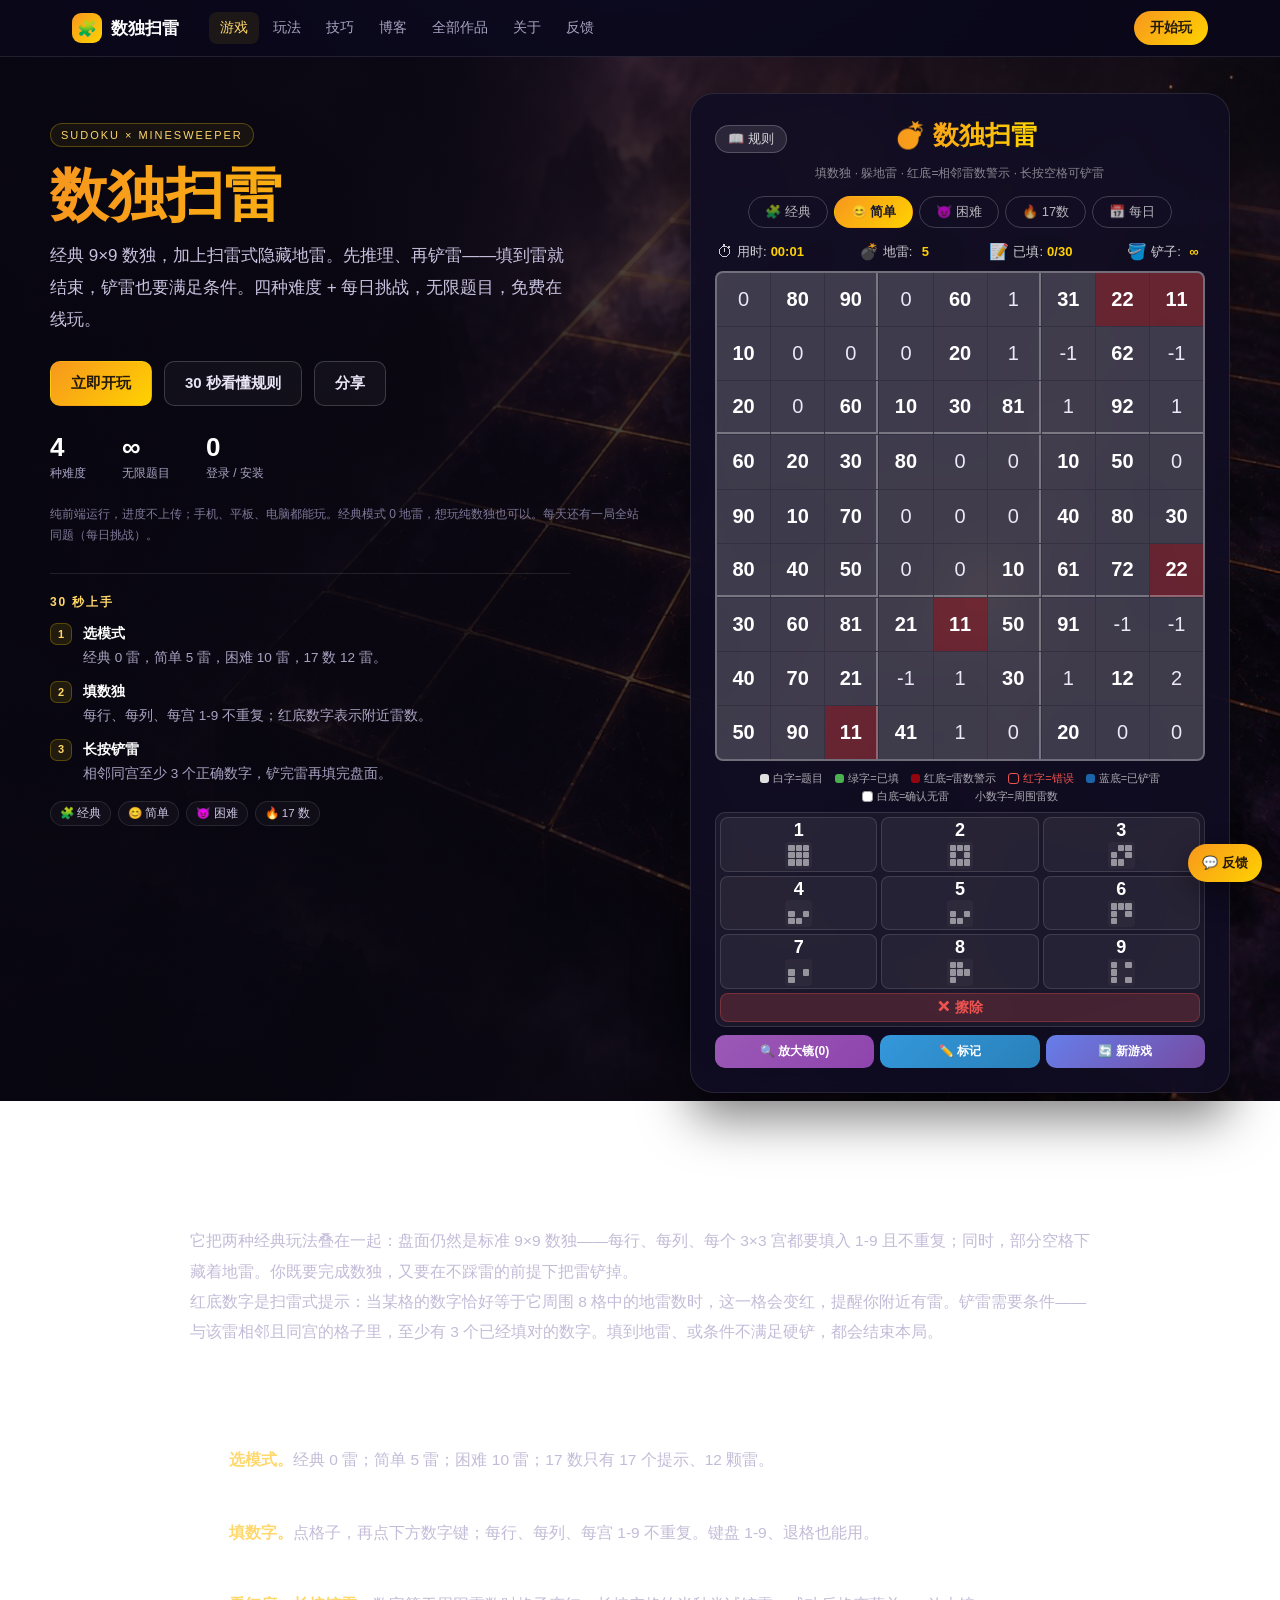
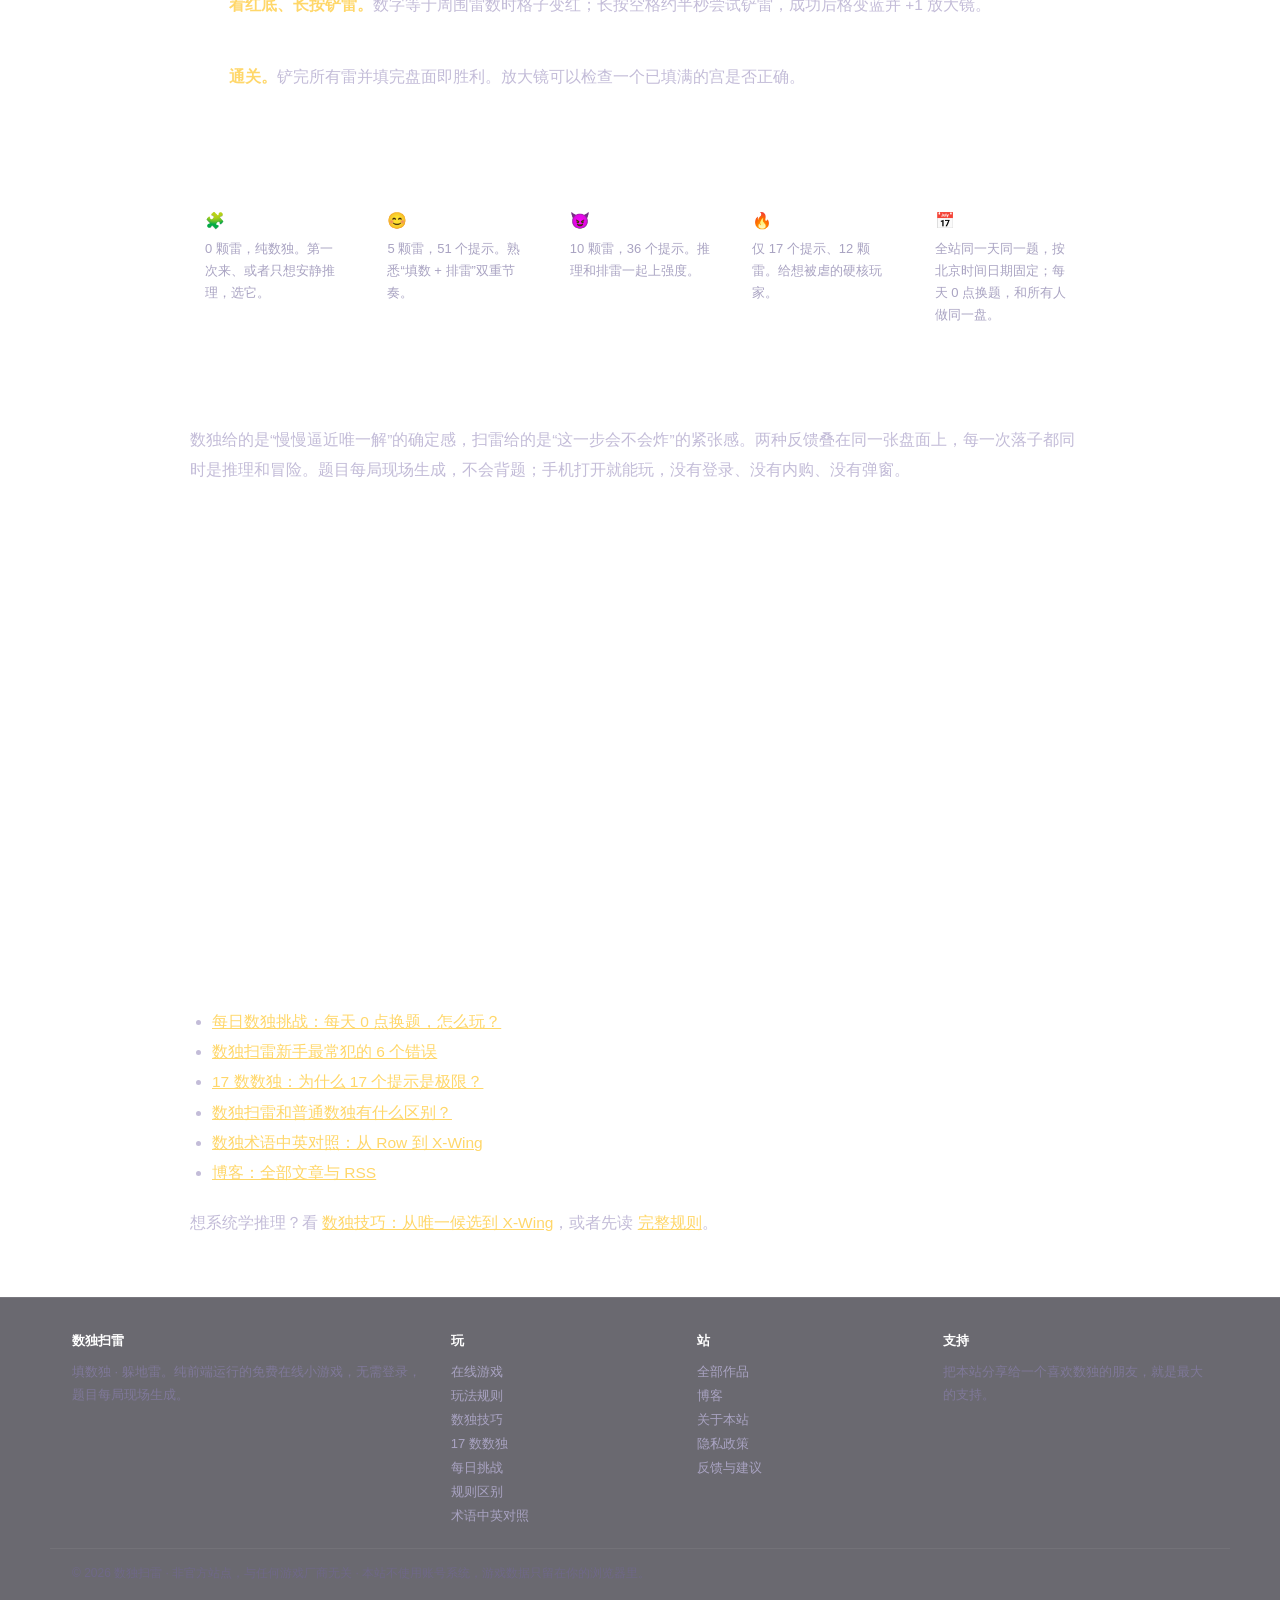
==== commit 3a35f49d: "feat: 全格雷数、无猜生成、冲突修复" ====
--- a/index.html
+++ b/index.html
@@ -129,6 +129,7 @@
             <span class="lg lg-wrong">红字=错误</span>
             <span class="lg lg-shoveled">蓝底=已铲雷</span>
             <span class="lg lg-nomine">白底=确认无雷</span>
+            <span class="lg lg-clue">小数字=周围雷数</span>
         </div>
 
         <!-- 数字键盘 + 缩略图 合并区域（同一个大方框） -->
@@ -174,11 +175,11 @@
             <div class="rules-content">
                 <p><strong>📚 名词说明</strong><br>· <strong>行 / 列</strong>：横向一排 9 格为「行」，纵向一列为「列」<br>· <strong>宫</strong>：被白色粗线围住的 3×3 共 9 个格子，整个盘面共有 9 个宫<br>· <strong>相邻格子</strong>：与某格上下左右及斜向紧挨的格子（最多 8 个，盘面边缘的格子更少）</p>
                 <p><strong>🎯 目标</strong><br>完成数独的同时，找出并铲除所有地雷。</p>
-                <p><strong>🎮 基本玩法</strong><br>· 像普通数独一样填数字（1-9），每行、每列、每个宫内数字不重复<br>· 部分空格藏有地雷，填到地雷则游戏结束<br>· 红色背景的数字 = 该数字等于它相邻 8 个格子中的地雷数，提醒你附近有雷<br>· 有雷的格子必须先铲除，才能填数字</p>
+                <p><strong>🎮 基本玩法</strong><br>· 像普通数独一样填数字（1-9），每行、每列、每个宫内数字不重复<br>· 每格左下角的小数字 = 周围 8 格中的地雷数，所有格子都有<br>· 部分空格藏有地雷，填到地雷则游戏结束<br>· 题目给定数字正好等于相邻雷数时，格子变红提醒你附近有雷<br>· 有雷的格子必须先铲除，才能填数字</p>
                 <p><strong>🪣 铲雷（长按）</strong><br>· 填数模式下点击选中一个空格子，长按它约半秒即可尝试铲雷<br>· 铲雷条件：与该雷相邻且同宫的格子中，至少有 3 个已填对的数字<br>· 铲雷成功后该格变蓝，并获得 1 个放大镜<br>· 铲雷次数不限</p>
                 <p><strong>🔍 放大镜</strong><br>· 铲雷成功可获得放大镜，点击"放大镜"按钮进入检查模式<br>· 点击一个已填满数字的宫，检查该宫内 9 个数字是否全部正确<br>· 全部正确：该宫变绿并显示✅；有错误：显示❌，错误数字标红<br>· 每次检查消耗 1 个放大镜</p>
                 <p><strong>✏️ 标记模式</strong><br>· 点击"标记"按钮进入标记模式<br>· 点击空格子选中，再点数字按钮添加候选标记（小数字）<br>· 再次点击已标记的数字可移除<br>· 回到填数模式填入数字后，同行、同列、同宫中相同的候选标记会自动清除</p>
-                <p><strong>💣 地雷提示</strong><br>· 红色背景的数字 = 相邻 8 个格子中的地雷数，数字越大雷越多<br>· 颜色说明：白字=题目 · 绿字=已填 · 红底=雷数警示 · 红字=错误 · 蓝底=已铲雷 · 白底=确认无雷</p>
+                <p><strong>💣 地雷提示</strong><br>· 每格左下角的小数字 = 周围 8 格中的地雷数，0 也会淡淡显示<br>· 题目给定数字等于该格相邻雷数时，整格变红<br>· 颜色说明：白字=题目 · 绿字=已填 · 红底=数字等于雷数 · 红字=错误 · 蓝底=已铲雷 · 白底=确认无雷</p>
                 <p><strong>🏆 胜利条件</strong><br>· 铲除所有地雷，并正确填完所有空格</p>
             </div>
             <button class="action-btn new-game" id="rules-close-btn">知道了</button>
@@ -309,7 +310,8 @@
             checkedErrors: null, // 检查出的错误 {row: {col: true}}
             conflictGrid: null, // 数独语法冲突 {row: {col: true}}
             shoveled: null,     // 已铲除地雷的格子（9x9 布尔数组，蓝色背景 + 绿✓）
-            noMine: null        // 长按确认没有雷的格子（9x9 布尔数组，白色背景）
+            noMine: null,       // 长按确认没有雷的格子（9x9 布尔数组，白色背景）
+            noGuess: false      // 本局是否通过无猜校验
         };
 
         const gridEl = document.getElementById('sudoku-grid');
@@ -488,9 +490,10 @@
             }
 
             // 生成数独
-            const isDaily = difficulty === 'daily';
-            if (isDaily) setRng(mulberry32(dailySeed()));
-            const { puzzle, solution } = generatePuzzle(difficulty);
+            const isDaily = difficulty === 'daily';
+            if (isDaily) setRng(mulberry32(dailySeed()));
+            const generated = generatePuzzle(difficulty);
+            const { puzzle, solution } = generated;
             state.puzzle = puzzle;
             state.solution = solution;
 
@@ -504,6 +507,8 @@
 
             // 计算提示
             state.hintMap = calculateHints(state.mineMap);
+            state.noGuess = !!generated.noGuess && !!state.mineMap.noGuess;
+            recomputeConflicts();
 
             // 更新UI
             updateDifficultyButtons();
@@ -609,10 +614,16 @@
                         cell.appendChild(compact);
                     }
 
-                    // 红色提示：该格有数字，且数字恰好等于相邻格子中的雷数
+                    // 红色提示：只对题目给定数字生效
                     if (shouldShowHint(r, c, state.puzzle, state.playerGrid, state.hintMap)) {
                         cell.classList.add('hint');
                     }
+
+                    // 每格显示周围雷数（雷格也显示，避免从徽标有无判断雷位）
+                    const mineBadge = document.createElement('span');
+                    mineBadge.className = 'mine-badge' + (state.hintMap[r][c] === 0 ? ' zero' : '');
+                    mineBadge.textContent = state.hintMap[r][c];
+                    cell.appendChild(mineBadge);
 
                     // 放大镜检查结果：通过的宫整宫变绿，宫左上角显示✅/❌徽标
                     const boxIdx = getBoxIndex(r, c);
@@ -1080,6 +1091,30 @@
         }
 
         // 检查数独语法冲突（同行/列/宫是否有相同数字）
+        function recomputeConflicts() {
+            const grid = Array.from({ length: 9 }, () => ({}));
+            const cells = [];
+            for (let r = 0; r < 9; r++) {
+                for (let c = 0; c < 9; c++) {
+                    if (state.playerGrid[r][c] !== 0) {
+                        cells.push({ r, c, v: state.playerGrid[r][c], box: getBoxIndex(r, c) });
+                    }
+                }
+            }
+            const mark = (r, c) => { grid[r][c] = true; };
+            for (let i = 0; i < cells.length; i++) {
+                for (let j = i + 1; j < cells.length; j++) {
+                    const a = cells[i], b = cells[j];
+                    if (a.v !== b.v) continue;
+                    if (a.r === b.r || a.c === b.c || a.box === b.box) {
+                        mark(a.r, a.c);
+                        mark(b.r, b.c);
+                    }
+                }
+            }
+            state.conflictGrid = grid;
+        }
+
         function hasSudokuConflict(row, col, num) {
             if (num === 0) return false;
             // 检查行
@@ -1169,15 +1204,10 @@
             }
 
             if (num !== 0) {
-                // 检查数独语法冲突
-                if (hasSudokuConflict(row, col, num)) {
-                    if (!state.conflictGrid[row]) state.conflictGrid[row] = {};
-                    state.conflictGrid[row][col] = true;
-                }
-
                 // 自动清除同行/同列/同宫中该数字的候选标记
                 clearMarksAround(row, col, num);
             }
+            recomputeConflicts();
 
             // 检查胜利
             if (checkVictory(state.puzzle, state.solution, state.playerGrid, state.mineMap)) {
--- a/style.css
+++ b/style.css
@@ -1,766 +1,781 @@
-* {
-    margin: 0;
-    padding: 0;
-    box-sizing: border-box;
-}
-
-body {
-    font-family: 'Segoe UI', 'Microsoft YaHei', sans-serif;
-    background: linear-gradient(135deg, #0f0c29, #302b63, #24243e);
-    min-height: 100vh;
-    display: flex;
-    justify-content: center;
-    align-items: center;
-    color: #fff;
-}
-
-.container {
-    background: rgba(255, 255, 255, 0.05);
-    backdrop-filter: blur(20px);
-    border-radius: 24px;
-    padding: 24px;
-    box-shadow: 0 25px 50px rgba(0, 0, 0, 0.5);
-    border: 1px solid rgba(255, 255, 255, 0.1);
-    max-width: 520px;
-    width: 100%;
-}
-
-h1 {
-    text-align: center;
-    font-size: 26px;
-    margin-bottom: 6px;
-    background: linear-gradient(90deg, #f7971e, #ffd200);
-    -webkit-background-clip: text;
-    -webkit-text-fill-color: transparent;
-    background-clip: text;
-}
-
-.subtitle {
-    text-align: center;
-    color: rgba(255, 255, 255, 0.5);
-    font-size: 12px;
-    margin-bottom: 14px;
-}
-
-/* 难度选择 */
-.difficulty-selector {
-    display: flex;
-    gap: 6px;
-    justify-content: center;
-    margin-bottom: 14px;
-}
-
-.diff-btn {
-    padding: 6px 16px;
-    border: 1px solid rgba(255, 255, 255, 0.2);
-    border-radius: 20px;
-    background: transparent;
-    color: rgba(255, 255, 255, 0.7);
-    cursor: pointer;
-    font-size: 13px;
-    transition: all 0.3s;
-    font-family: inherit;
-}
-
-.diff-btn:hover {
-    background: rgba(255, 255, 255, 0.1);
-    color: #fff;
-}
-
-.diff-btn.active {
-    background: linear-gradient(135deg, #f7971e, #ffd200);
-    color: #1a1a2e;
-    border-color: transparent;
-    font-weight: 600;
-}
-
-/* 游戏信息栏 */
-.game-info {
-    display: flex;
-    justify-content: space-between;
-    align-items: center;
-    margin-bottom: 10px;
-    padding: 0 2px;
-}
-
-.info-item {
-    display: flex;
-    align-items: center;
-    gap: 4px;
-    font-size: 13px;
-    color: rgba(255, 255, 255, 0.8);
-}
-
-.info-item .icon {
-    font-size: 16px;
-}
-
-.info-item .value {
-    font-weight: 600;
-    color: #ffd200;
-    min-width: 18px;
-    text-align: center;
-}
-
-/* 数独网格 */
-.sudoku-grid {
-    display: grid;
-    grid-template-columns: repeat(9, 1fr);
-    gap: 1px;
-    background: rgba(255, 255, 255, 0.15);
-    border: 2px solid rgba(255, 255, 255, 0.3);
-    border-radius: 8px;
-    overflow: hidden;
-    aspect-ratio: 1;
-    margin-bottom: 10px;
-}
-
-.cell {
-    background: rgba(255, 255, 255, 0.05);
-    display: flex;
-    align-items: center;
-    justify-content: center;
-    font-size: 20px;
-    font-weight: 500;
-    cursor: pointer;
-    transition: all 0.15s;
-    position: relative;
-    user-select: none;
-    aspect-ratio: 1;
-}
-
-.cell:hover {
-    background: rgba(255, 255, 255, 0.12);
-}
-
-.cell.selected {
-    background: rgba(255, 215, 0, 0.25) !important;
-    box-shadow: inset 0 0 0 2px #ffd200;
-}
-
-/* 给定数字（题目）- 白色粗体 */
-.cell.given {
-    color: #ffffff;
-    font-weight: 700;
-}
-
-/* 玩家填的数字 - 绿色区分 */
-.cell.player {
-    color: #4caf50;
-    font-weight: 600;
-}
-
-/* 检查出的错误数字标红（红字=错误，与红底=雷数警示区分） */
-.sudoku-grid .cell.player.checked-wrong {
-    color: #ef5350;
-    font-weight: 700;
-}
-
-/* 数独语法冲突标红（同行/列/宫重复） */
-.sudoku-grid .cell.player.conflict {
-    color: #ef5350;
-    font-weight: 700;
-    animation: conflictPulse 0.6s ease;
-}
-
-@keyframes conflictPulse {
-    0%, 100% { background: rgba(255, 0, 0, 0.1); }
-    50% { background: rgba(255, 0, 0, 0.3); }
-}
-
-/* 红色背景提示 = 该数字等于相邻格子中的雷数
-   文字颜色保持身份色（白=题目 / 绿=已填），与"红字=错误"区分开 */
-.sudoku-grid .cell.hint {
-    background: rgba(255, 0, 0, 0.25);
-    font-weight: 700;
-}
-
-.sudoku-grid .cell.player.hint {
-    color: #7ee68a;
-}
-
-/* 放大镜检查通过的宫 - 整宫淡绿背景 */
-.sudoku-grid .cell.box-correct {
-    background: rgba(76, 175, 80, 0.16);
-}
-
-/* 宫左上角的检查结果徽标（✅ 通过 / ❌ 有错误） */
-.sudoku-grid .cell.box-correct-tl::after {
-    content: '✅';
-    position: absolute;
-    top: 0;
-    left: 1px;
-    font-size: 10px;
-    line-height: 1.2;
-}
-
-.sudoku-grid .cell.box-wrong-tl::after {
-    content: '❌';
-    position: absolute;
-    top: 0;
-    left: 1px;
-    font-size: 10px;
-    line-height: 1.2;
-}
-
-/* 已铲除地雷的格子 - 白色背景，方便记住哪里铲过 */
-.sudoku-grid .cell.shoveled {
-    background: #ffffff;
-}
-
-.sudoku-grid .cell.shoveled:hover {
-    background: #f5f5f5;
-}
-
-/* 选中已铲格时保留白底，用金框提示选中 */
-.sudoku-grid .cell.shoveled.selected {
-    background: #ffffff !important;
-    box-shadow: inset 0 0 0 2px #ffd200;
-}
-
-.sudoku-grid .cell.shoveled::after {
-    content: '✓';
-    position: absolute;
-    top: 0;
-    right: 2px;
-    font-size: 11px;
-    font-weight: bold;
-    color: #43a047;
-}
-
-/* 3x3 宫格边框 */
-.cell:nth-child(3n) {
-    border-right: 2px solid rgba(255, 255, 255, 0.3);
-}
-
-.cell:nth-child(9n) {
-    border-right: none;
-}
-
-.cell:nth-child(n+19):nth-child(-n+27) {
-    border-bottom: 2px solid rgba(255, 255, 255, 0.3);
-}
-
-.cell:nth-child(n+46):nth-child(-n+54) {
-    border-bottom: 2px solid rgba(255, 255, 255, 0.3);
-}
-
-/* 标记模式 - 格子内9宫格虚线 */
-.cell.mark-mode {
-    cursor: cell;
-}
-
-.cell .mark-grid {
-    position: absolute;
-    top: 0;
-    left: 0;
-    width: 100%;
-    height: 100%;
-    display: grid;
-    grid-template-columns: repeat(3, 1fr);
-    grid-template-rows: repeat(3, 1fr);
-    pointer-events: none;
-}
-
-.cell .mark-cell {
-    display: flex;
-    align-items: center;
-    justify-content: center;
-    font-size: 8px;
-    color: rgba(255, 255, 255, 0.4);
-    pointer-events: auto;
-    cursor: pointer;
-    border: 0.5px solid rgba(255, 255, 255, 0.08);
-    border-radius: 1px;
-    transition: background 0.1s;
-}
-
-.cell .mark-cell:hover {
-    background: rgba(255, 255, 255, 0.1);
-}
-
-.cell .mark-cell.active {
-    color: rgba(255, 255, 255, 0.7);
-    font-weight: 600;
-}
-
-/* 非标记模式下，有标记数字的格子显示紧凑小数字 - 3x3 grid 固定位置 */
-.cell .marks-compact {
-    position: absolute;
-    top: 0;
-    left: 0;
-    width: 100%;
-    height: 100%;
-    display: grid;
-    grid-template-columns: repeat(3, 1fr);
-    grid-template-rows: repeat(3, 1fr);
-    padding: 1px;
-    pointer-events: none;
-}
-
-.cell .marks-compact .mark-num {
-    display: flex;
-    align-items: center;
-    justify-content: center;
-    font-size: 7px;
-    color: rgba(255, 255, 255, 0.5);
-    line-height: 1;
-}
-
-/* 数字键盘 + 缩略图 合并区域 - 同一个大方框 */
-.numpad-thumbnail-area {
-    display: flex;
-    flex-direction: column;
-    gap: 3px;
-    margin-bottom: 8px;
-    background: rgba(255, 255, 255, 0.05);
-    border: 1px solid rgba(255, 255, 255, 0.12);
-    border-radius: 10px;
-    padding: 4px;
-}
-
-/* 数字键盘 - 每个按钮内嵌缩略图 */
-.numpad {
-    display: grid;
-    grid-template-columns: repeat(3, 1fr);
-    gap: 4px;
-}
-
-.num-btn-wrapper {
-    display: flex;
-    flex-direction: column;
-    align-items: center;
-    gap: 1px;
-    background: rgba(255, 255, 255, 0.05);
-    border: 1px solid rgba(255, 255, 255, 0.12);
-    border-radius: 8px;
-    padding: 3px 3px 2px;
-    cursor: pointer;
-    transition: all 0.2s;
-}
-
-.num-btn-wrapper:hover {
-    background: rgba(255, 255, 255, 0.15);
-    transform: translateY(-1px);
-}
-
-.num-btn-wrapper:active {
-    transform: translateY(0);
-}
-
-.num-btn-wrapper .num-label {
-    font-size: 18px;
-    font-weight: 700;
-    color: #fff;
-    line-height: 1.1;
-    pointer-events: none;
-}
-
-/* 每个数字按钮对应的缩略图（3x3宫格分布图：每个小格代表一个3x3宫） */
-.num-thumb {
-    width: 18%;
-    aspect-ratio: 1;
-    display: grid;
-    grid-template-columns: repeat(3, 1fr);
-    grid-template-rows: repeat(3, 1fr);
-    gap: 1px;
-    padding: 2px;
-    background: rgba(255, 255, 255, 0.03);
-    border-radius: 4px;
-    transition: all 0.2s;
-    position: relative;
-    border: 1.5px solid transparent;
-}
-
-.num-thumb .nt-cell {
-    border-radius: 1px;
-    background: transparent;
-}
-
-.num-thumb .nt-cell.filled {
-    background: rgba(255, 255, 255, 0.5);
-}
-
-.num-thumb .nt-cell.given {
-    background: rgba(255, 255, 255, 0.7);
-}
-
-/* 擦除按钮单独一行 */
-.num-btn-wrapper.erase-wrapper {
-    grid-column: 1 / -1;
-    flex-direction: row;
-    justify-content: center;
-    padding: 6px;
-    background: rgba(239, 83, 80, 0.2);
-    border-color: rgba(239, 83, 80, 0.3);
-}
-
-.num-btn-wrapper.erase-wrapper:hover {
-    background: rgba(239, 83, 80, 0.35);
-}
-
-.num-btn-wrapper.erase-wrapper .num-label {
-    color: #ef5350;
-    font-size: 14px;
-}
-
-/* 操作按钮 */
-.action-bar {
-    display: flex;
-    gap: 6px;
-    justify-content: center;
-    flex-wrap: wrap;
-}
-
-.action-btn {
-    padding: 8px 12px;
-    border: none;
-    border-radius: 10px;
-    font-size: 12px;
-    font-weight: 600;
-    cursor: pointer;
-    transition: all 0.3s;
-    font-family: inherit;
-    flex: 1;
-    min-width: 70px;
-    white-space: nowrap;
-}
-
-.action-btn:hover {
-    transform: translateY(-2px);
-}
-
-.action-btn.new-game {
-    background: linear-gradient(135deg, #667eea, #764ba2);
-    color: #fff;
-}
-
-.action-btn.new-game:hover {
-    box-shadow: 0 8px 25px rgba(102, 126, 234, 0.4);
-}
-
-.action-btn.mark-btn {
-    background: linear-gradient(135deg, #3498db, #2980b9);
-    color: #fff;
-}
-
-.action-btn.mark-btn.active {
-    background: linear-gradient(135deg, #1abc9c, #16a085);
-}
-
-.action-btn.magnify-btn {
-    background: linear-gradient(135deg, #9b59b6, #8e44ad);
-    color: #fff;
-    cursor: default;
-}
-
-.action-btn.magnify-btn.can-use {
-    cursor: pointer;
-}
-
-.action-btn.magnify-btn.can-use:hover {
-    box-shadow: 0 8px 25px rgba(155, 89, 182, 0.4);
-}
-
-.action-btn.magnify-btn.active {
-    background: linear-gradient(135deg, #00e676, #00c853);
-    box-shadow: 0 0 20px rgba(0, 230, 118, 0.4);
-}
-
-/* 失败弹窗 - 爆炸效果 */
-.cell.exploded {
-    background: rgba(255, 0, 0, 0.6) !important;
-    animation: explode 0.5s ease;
-}
-
-@keyframes explode {
-    0% { transform: scale(1); }
-    50% { transform: scale(1.3); }
-    100% { transform: scale(1); }
-}
-
-.cell.exploded::after {
-    content: '💥';
-    font-size: 18px;
-    position: absolute;
-}
-
-/* 胜利弹窗 */
-.modal-overlay {
-    display: none;
-    position: fixed;
-    top: 0;
-    left: 0;
-    right: 0;
-    bottom: 0;
-    background: rgba(0, 0, 0, 0.7);
-    backdrop-filter: blur(8px);
-    justify-content: center;
-    align-items: center;
-    z-index: 1000;
-}
-
-.modal-overlay.show {
-    display: flex;
-}
-
-.modal {
-    background: linear-gradient(135deg, #1a1a2e, #16213e);
-    border-radius: 24px;
-    padding: 36px;
-    text-align: center;
-    border: 1px solid rgba(255, 255, 255, 0.1);
-    box-shadow: 0 30px 60px rgba(0, 0, 0, 0.5);
-    max-width: 380px;
-    width: 90%;
-    animation: modalIn 0.4s ease;
-}
-
-@keyframes modalIn {
-    from {
-        opacity: 0;
-        transform: scale(0.8) translateY(20px);
-    }
-    to {
-        opacity: 1;
-        transform: scale(1) translateY(0);
-    }
-}
-
-.modal .trophy {
-    font-size: 56px;
-    margin-bottom: 12px;
-}
-
-.modal h2 {
-    font-size: 26px;
-    margin-bottom: 6px;
-    background: linear-gradient(90deg, #f7971e, #ffd200);
-    -webkit-background-clip: text;
-    -webkit-text-fill-color: transparent;
-    background-clip: text;
-}
-
-.modal p {
-    color: rgba(255, 255, 255, 0.6);
-    margin-bottom: 20px;
-    font-size: 14px;
-}
-
-.modal .action-btn {
-    padding: 10px 36px;
-    font-size: 15px;
-}
-
-/* 自定义提示弹窗（替代 alert） */
-.toast-overlay {
-    display: none;
-    position: fixed;
-    top: 0;
-    left: 0;
-    right: 0;
-    bottom: 0;
-    background: rgba(0, 0, 0, 0.5);
-    backdrop-filter: blur(4px);
-    justify-content: center;
-    align-items: center;
-    z-index: 999;
-    cursor: pointer;
-}
-
-.toast-overlay.show {
-    display: flex;
-}
-
-.toast-box {
-    background: linear-gradient(135deg, #1a1a2e, #16213e);
-    border-radius: 16px;
-    padding: 28px 32px;
-    text-align: center;
-    border: 1px solid rgba(255, 255, 255, 0.1);
-    box-shadow: 0 20px 40px rgba(0, 0, 0, 0.5);
-    max-width: 340px;
-    width: 90%;
-    animation: modalIn 0.3s ease;
-    cursor: default;
-}
-
-.toast-box .toast-icon {
-    font-size: 36px;
-    margin-bottom: 10px;
-}
-
-.toast-box .toast-msg {
-    color: rgba(255, 255, 255, 0.85);
-    font-size: 15px;
-    margin-bottom: 18px;
-    line-height: 1.5;
-}
-
-.toast-box .toast-btn {
-    padding: 8px 28px;
-    border: none;
-    border-radius: 20px;
-    background: linear-gradient(135deg, #667eea, #764ba2);
-    color: #fff;
-    font-size: 14px;
-    font-weight: 600;
-    cursor: pointer;
-    font-family: inherit;
-    transition: all 0.2s;
-}
-
-.toast-box .toast-btn:hover {
-    transform: translateY(-1px);
-    box-shadow: 0 4px 15px rgba(102, 126, 234, 0.4);
-}
-
-/* 标题行：规则按钮 + 标题 */
-.header-row {
-    display: flex;
-    align-items: center;
-    justify-content: space-between;
-    margin-bottom: 6px;
-}
-
-.rules-btn {
-    background: rgba(255, 255, 255, 0.1);
-    border: 1px solid rgba(255, 255, 255, 0.2);
-    border-radius: 20px;
-    color: rgba(255, 255, 255, 0.8);
-    cursor: pointer;
-    font-size: 13px;
-    padding: 4px 12px;
-    font-family: inherit;
-    transition: all 0.2s;
-    white-space: nowrap;
-}
-
-.rules-btn:hover {
-    background: rgba(255, 255, 255, 0.2);
-    color: #fff;
-}
-
-/* 规则弹窗内容 */
-.rules-modal .rules-content {
-    text-align: left;
-    max-height: 50vh;
-    overflow-y: auto;
-    margin: 12px 0;
-    padding: 0 8px;
-}
-
-.rules-modal .rules-content p {
-    color: rgba(255, 255, 255, 0.85);
-    font-size: 13px;
-    line-height: 1.7;
-    margin-bottom: 10px;
-}
-
-.rules-modal .rules-content strong {
-    color: #ffd200;
-}
-
-/* 选中格子时，同行/列/宫变亮 */
-.cell.related {
-    background: rgba(255, 255, 255, 0.08);
-}
-
-/* 选中数字时，所有相同数字高亮 */
-.cell.highlighted {
-    background: rgba(255, 215, 0, 0.12);
-}
-
-/* 数字键盘上对应数字高亮 */
-.num-btn-wrapper.highlighted {
-    background: rgba(255, 215, 0, 0.15);
-    border-color: rgba(255, 215, 0, 0.3);
-}
-
-/* 长按铲雷：按住空格子时的环形填充进度动画（0.6秒与计时器同步） */
-.sudoku-grid .cell.pressing::before {
-    content: '';
-    position: absolute;
-    top: 0;
-    right: 0;
-    bottom: 0;
-    left: 0;
-    background: rgba(243, 156, 18, 0.4);
-    clip-path: circle(0% at 50% 50%);
-    animation: pressFill 0.6s linear forwards;
-    pointer-events: none;
-}
-
-@keyframes pressFill {
-    to { clip-path: circle(75% at 50% 50%); }
-}
-
-/* 颜色图例 */
-.legend {
-    display: flex;
-    justify-content: center;
-    flex-wrap: wrap;
-    gap: 3px 12px;
-    font-size: 11px;
-    color: rgba(255, 255, 255, 0.65);
-    margin-bottom: 8px;
-}
-
-.legend .lg {
-    display: inline-flex;
-    align-items: center;
-    gap: 4px;
-}
-
-.legend .lg::before {
-    content: '';
-    width: 9px;
-    height: 9px;
-    border-radius: 3px;
-    flex-shrink: 0;
-}
-
-.lg-given::before { background: #e0e0e0; }
-.lg-player::before { background: #4caf50; }
-.lg-hint::before { background: rgba(255, 0, 0, 0.55); }
-.lg-wrong { color: #ef5350; }
-.lg-wrong::before { background: transparent; border: 1.5px solid #ef5350; }
-.lg-shoveled::before { background: #ffffff; border: 1px solid #999; }
-
-/* 响应式 */
-@media (max-width: 480px) {
-    .container {
-        padding: 14px;
-        border-radius: 14px;
-    }
-    h1 {
-        font-size: 20px;
-    }
-    .cell {
-        font-size: 16px;
-    }
-    .cell .mark-cell {
-        font-size: 7px;
-    }
-    .cell .marks-compact .mark-num {
-        font-size: 6px;
-    }
-    .num-btn-wrapper .num-label {
-        font-size: 17px;
-    }
-    .diff-btn {
-        padding: 5px 12px;
-        font-size: 12px;
-    }
-    .legend {
-        font-size: 10px;
-        gap: 2px 8px;
-    }
-    .action-btn {
-        font-size: 11px;
-        padding: 7px 8px;
-        min-width: 55px;
-    }
+* {
+    margin: 0;
+    padding: 0;
+    box-sizing: border-box;
+}
+
+body {
+    font-family: 'Segoe UI', 'Microsoft YaHei', sans-serif;
+    background: linear-gradient(135deg, #0f0c29, #302b63, #24243e);
+    min-height: 100vh;
+    display: flex;
+    justify-content: center;
+    align-items: center;
+    color: #fff;
+}
+
+.container {
+    background: rgba(255, 255, 255, 0.05);
+    backdrop-filter: blur(20px);
+    border-radius: 24px;
+    padding: 24px;
+    box-shadow: 0 25px 50px rgba(0, 0, 0, 0.5);
+    border: 1px solid rgba(255, 255, 255, 0.1);
+    max-width: 520px;
+    width: 100%;
+}
+
+h1 {
+    text-align: center;
+    font-size: 26px;
+    margin-bottom: 6px;
+    background: linear-gradient(90deg, #f7971e, #ffd200);
+    -webkit-background-clip: text;
+    -webkit-text-fill-color: transparent;
+    background-clip: text;
+}
+
+.subtitle {
+    text-align: center;
+    color: rgba(255, 255, 255, 0.5);
+    font-size: 12px;
+    margin-bottom: 14px;
+}
+
+/* 难度选择 */
+.difficulty-selector {
+    display: flex;
+    gap: 6px;
+    justify-content: center;
+    margin-bottom: 14px;
+}
+
+.diff-btn {
+    padding: 6px 16px;
+    border: 1px solid rgba(255, 255, 255, 0.2);
+    border-radius: 20px;
+    background: transparent;
+    color: rgba(255, 255, 255, 0.7);
+    cursor: pointer;
+    font-size: 13px;
+    transition: all 0.3s;
+    font-family: inherit;
+}
+
+.diff-btn:hover {
+    background: rgba(255, 255, 255, 0.1);
+    color: #fff;
+}
+
+.diff-btn.active {
+    background: linear-gradient(135deg, #f7971e, #ffd200);
+    color: #1a1a2e;
+    border-color: transparent;
+    font-weight: 600;
+}
+
+/* 游戏信息栏 */
+.game-info {
+    display: flex;
+    justify-content: space-between;
+    align-items: center;
+    margin-bottom: 10px;
+    padding: 0 2px;
+}
+
+.info-item {
+    display: flex;
+    align-items: center;
+    gap: 4px;
+    font-size: 13px;
+    color: rgba(255, 255, 255, 0.8);
+}
+
+.info-item .icon {
+    font-size: 16px;
+}
+
+.info-item .value {
+    font-weight: 600;
+    color: #ffd200;
+    min-width: 18px;
+    text-align: center;
+}
+
+/* 数独网格 */
+.sudoku-grid {
+    display: grid;
+    grid-template-columns: repeat(9, 1fr);
+    gap: 1px;
+    background: rgba(255, 255, 255, 0.15);
+    border: 2px solid rgba(255, 255, 255, 0.3);
+    border-radius: 8px;
+    overflow: hidden;
+    aspect-ratio: 1;
+    margin-bottom: 10px;
+}
+
+.cell {
+    background: rgba(255, 255, 255, 0.05);
+    display: flex;
+    align-items: center;
+    justify-content: center;
+    font-size: 20px;
+    font-weight: 500;
+    cursor: pointer;
+    transition: all 0.15s;
+    position: relative;
+    user-select: none;
+    aspect-ratio: 1;
+}
+
+.cell:hover {
+    background: rgba(255, 255, 255, 0.12);
+}
+
+.cell.selected {
+    background: rgba(255, 215, 0, 0.25) !important;
+    box-shadow: inset 0 0 0 2px #ffd200;
+}
+
+/* 给定数字（题目）- 白色粗体 */
+.cell.given {
+    color: #ffffff;
+    font-weight: 700;
+}
+
+/* 玩家填的数字 - 绿色区分 */
+.cell.player {
+    color: #4caf50;
+    font-weight: 600;
+}
+
+/* 检查出的错误数字标红（红字=错误，与红底=雷数警示区分） */
+.sudoku-grid .cell.player.checked-wrong {
+    color: #ef5350;
+    font-weight: 700;
+}
+
+/* 数独语法冲突标红（同行/列/宫重复） */
+.sudoku-grid .cell.player.conflict {
+    color: #ef5350;
+    font-weight: 700;
+    animation: conflictPulse 0.6s ease;
+}
+
+@keyframes conflictPulse {
+    0%, 100% { background: rgba(255, 0, 0, 0.1); }
+    50% { background: rgba(255, 0, 0, 0.3); }
+}
+
+/* 红色背景提示 = 该数字等于相邻格子中的雷数
+   文字颜色保持身份色（白=题目 / 绿=已填），与"红字=错误"区分开 */
+.sudoku-grid .cell.hint {
+    background: rgba(255, 0, 0, 0.25);
+    font-weight: 700;
+}
+
+.sudoku-grid .cell.player.hint {
+    color: #7ee68a;
+}
+
+/* 放大镜检查通过的宫 - 整宫淡绿背景 */
+.sudoku-grid .cell.box-correct {
+    background: rgba(76, 175, 80, 0.16);
+}
+
+/* 宫左上角的检查结果徽标（✅ 通过 / ❌ 有错误） */
+.sudoku-grid .cell.box-correct-tl::after {
+    content: '✅';
+    position: absolute;
+    top: 0;
+    left: 1px;
+    font-size: 10px;
+    line-height: 1.2;
+}
+
+.sudoku-grid .cell.box-wrong-tl::after {
+    content: '❌';
+    position: absolute;
+    top: 0;
+    left: 1px;
+    font-size: 10px;
+    line-height: 1.2;
+}
+
+/* 已铲除地雷的格子 - 蓝色背景 + 绿色✓ */
+.sudoku-grid .cell.shoveled {
+    background: rgba(33, 150, 243, 0.35);
+}
+
+.sudoku-grid .cell.shoveled:hover {
+    background: rgba(33, 150, 243, 0.48);
+}
+
+/* 选中已铲格时保留蓝底，用金框提示选中 */
+.sudoku-grid .cell.shoveled.selected {
+    background: rgba(33, 150, 243, 0.35) !important;
+    box-shadow: inset 0 0 0 2px #ffd200;
+}
+
+.sudoku-grid .cell.shoveled::after {
+    content: '✓';
+    position: absolute;
+    top: 0;
+    right: 2px;
+    font-size: 11px;
+    font-weight: bold;
+    color: #43a047;
+}
+
+/* 长按确认没有雷的格子 - 白色背景，方便记住查过哪里 */
+.sudoku-grid .cell.no-mine {
+    background: #ffffff;
+}
+
+.sudoku-grid .cell.no-mine:hover {
+    background: #f5f5f5;
+}
+
+.sudoku-grid .cell.no-mine.selected {
+    background: #ffffff !important;
+    box-shadow: inset 0 0 0 2px #ffd200;
+}
+
+/* 3x3 宫格边框 */
+.cell:nth-child(3n) {
+    border-right: 2px solid rgba(255, 255, 255, 0.3);
+}
+
+.cell:nth-child(9n) {
+    border-right: none;
+}
+
+.cell:nth-child(n+19):nth-child(-n+27) {
+    border-bottom: 2px solid rgba(255, 255, 255, 0.3);
+}
+
+.cell:nth-child(n+46):nth-child(-n+54) {
+    border-bottom: 2px solid rgba(255, 255, 255, 0.3);
+}
+
+/* 标记模式 - 格子内9宫格虚线 */
+.cell.mark-mode {
+    cursor: cell;
+}
+
+.cell .mark-grid {
+    position: absolute;
+    top: 0;
+    left: 0;
+    width: 100%;
+    height: 100%;
+    display: grid;
+    grid-template-columns: repeat(3, 1fr);
+    grid-template-rows: repeat(3, 1fr);
+    pointer-events: none;
+}
+
+.cell .mark-cell {
+    display: flex;
+    align-items: center;
+    justify-content: center;
+    font-size: 8px;
+    color: rgba(255, 255, 255, 0.4);
+    pointer-events: auto;
+    cursor: pointer;
+    border: 0.5px solid rgba(255, 255, 255, 0.08);
+    border-radius: 1px;
+    transition: background 0.1s;
+}
+
+.cell .mark-cell:hover {
+    background: rgba(255, 255, 255, 0.1);
+}
+
+.cell .mark-cell.active {
+    color: rgba(255, 255, 255, 0.7);
+    font-weight: 600;
+}
+
+/* 非标记模式下，有标记数字的格子显示紧凑小数字 - 3x3 grid 固定位置 */
+.cell .marks-compact {
+    position: absolute;
+    top: 0;
+    left: 0;
+    width: 100%;
+    height: 100%;
+    display: grid;
+    grid-template-columns: repeat(3, 1fr);
+    grid-template-rows: repeat(3, 1fr);
+    padding: 1px;
+    pointer-events: none;
+}
+
+.cell .marks-compact .mark-num {
+    display: flex;
+    align-items: center;
+    justify-content: center;
+    font-size: 7px;
+    color: rgba(255, 255, 255, 0.5);
+    line-height: 1;
+}
+
+/* 数字键盘 + 缩略图 合并区域 - 同一个大方框 */
+.numpad-thumbnail-area {
+    display: flex;
+    flex-direction: column;
+    gap: 3px;
+    margin-bottom: 8px;
+    background: rgba(255, 255, 255, 0.05);
+    border: 1px solid rgba(255, 255, 255, 0.12);
+    border-radius: 10px;
+    padding: 4px;
+}
+
+/* 数字键盘 - 每个按钮内嵌缩略图 */
+.numpad {
+    display: grid;
+    grid-template-columns: repeat(3, 1fr);
+    gap: 4px;
+}
+
+.num-btn-wrapper {
+    display: flex;
+    flex-direction: column;
+    align-items: center;
+    gap: 1px;
+    background: rgba(255, 255, 255, 0.05);
+    border: 1px solid rgba(255, 255, 255, 0.12);
+    border-radius: 8px;
+    padding: 3px 3px 2px;
+    cursor: pointer;
+    transition: all 0.2s;
+}
+
+.num-btn-wrapper:hover {
+    background: rgba(255, 255, 255, 0.15);
+    transform: translateY(-1px);
+}
+
+.num-btn-wrapper:active {
+    transform: translateY(0);
+}
+
+.num-btn-wrapper .num-label {
+    font-size: 18px;
+    font-weight: 700;
+    color: #fff;
+    line-height: 1.1;
+    pointer-events: none;
+}
+
+/* 每个数字按钮对应的缩略图（3x3宫格分布图：每个小格代表一个3x3宫） */
+.num-thumb {
+    width: 18%;
+    aspect-ratio: 1;
+    display: grid;
+    grid-template-columns: repeat(3, 1fr);
+    grid-template-rows: repeat(3, 1fr);
+    gap: 1px;
+    padding: 2px;
+    background: rgba(255, 255, 255, 0.03);
+    border-radius: 4px;
+    transition: all 0.2s;
+    position: relative;
+    border: 1.5px solid transparent;
+}
+
+.num-thumb .nt-cell {
+    border-radius: 1px;
+    background: transparent;
+}
+
+.num-thumb .nt-cell.filled {
+    background: rgba(255, 255, 255, 0.5);
+}
+
+.num-thumb .nt-cell.given {
+    background: rgba(255, 255, 255, 0.7);
+}
+
+/* 擦除按钮单独一行 */
+.num-btn-wrapper.erase-wrapper {
+    grid-column: 1 / -1;
+    flex-direction: row;
+    justify-content: center;
+    padding: 6px;
+    background: rgba(239, 83, 80, 0.2);
+    border-color: rgba(239, 83, 80, 0.3);
+}
+
+.num-btn-wrapper.erase-wrapper:hover {
+    background: rgba(239, 83, 80, 0.35);
+}
+
+.num-btn-wrapper.erase-wrapper .num-label {
+    color: #ef5350;
+    font-size: 14px;
+}
+
+/* 操作按钮 */
+.action-bar {
+    display: flex;
+    gap: 6px;
+    justify-content: center;
+    flex-wrap: wrap;
+}
+
+.action-btn {
+    padding: 8px 12px;
+    border: none;
+    border-radius: 10px;
+    font-size: 12px;
+    font-weight: 600;
+    cursor: pointer;
+    transition: all 0.3s;
+    font-family: inherit;
+    flex: 1;
+    min-width: 70px;
+    white-space: nowrap;
+}
+
+.action-btn:hover {
+    transform: translateY(-2px);
+}
+
+.action-btn.new-game {
+    background: linear-gradient(135deg, #667eea, #764ba2);
+    color: #fff;
+}
+
+.action-btn.new-game:hover {
+    box-shadow: 0 8px 25px rgba(102, 126, 234, 0.4);
+}
+
+.action-btn.mark-btn {
+    background: linear-gradient(135deg, #3498db, #2980b9);
+    color: #fff;
+}
+
+.action-btn.mark-btn.active {
+    background: linear-gradient(135deg, #1abc9c, #16a085);
+}
+
+.action-btn.magnify-btn {
+    background: linear-gradient(135deg, #9b59b6, #8e44ad);
+    color: #fff;
+    cursor: default;
+}
+
+.action-btn.magnify-btn.can-use {
+    cursor: pointer;
+}
+
+.action-btn.magnify-btn.can-use:hover {
+    box-shadow: 0 8px 25px rgba(155, 89, 182, 0.4);
+}
+
+.action-btn.magnify-btn.active {
+    background: linear-gradient(135deg, #00e676, #00c853);
+    box-shadow: 0 0 20px rgba(0, 230, 118, 0.4);
+}
+
+/* 失败弹窗 - 爆炸效果 */
+.cell.exploded {
+    background: rgba(255, 0, 0, 0.6) !important;
+    animation: explode 0.5s ease;
+}
+
+@keyframes explode {
+    0% { transform: scale(1); }
+    50% { transform: scale(1.3); }
+    100% { transform: scale(1); }
+}
+
+.cell.exploded::after {
+    content: '💥';
+    font-size: 18px;
+    position: absolute;
+}
+
+/* 胜利弹窗 */
+.modal-overlay {
+    display: none;
+    position: fixed;
+    top: 0;
+    left: 0;
+    right: 0;
+    bottom: 0;
+    background: rgba(0, 0, 0, 0.7);
+    backdrop-filter: blur(8px);
+    justify-content: center;
+    align-items: center;
+    z-index: 1000;
+}
+
+.modal-overlay.show {
+    display: flex;
+}
+
+.modal {
+    background: linear-gradient(135deg, #1a1a2e, #16213e);
+    border-radius: 24px;
+    padding: 36px;
+    text-align: center;
+    border: 1px solid rgba(255, 255, 255, 0.1);
+    box-shadow: 0 30px 60px rgba(0, 0, 0, 0.5);
+    max-width: 380px;
+    width: 90%;
+    animation: modalIn 0.4s ease;
+}
+
+@keyframes modalIn {
+    from {
+        opacity: 0;
+        transform: scale(0.8) translateY(20px);
+    }
+    to {
+        opacity: 1;
+        transform: scale(1) translateY(0);
+    }
+}
+
+.modal .trophy {
+    font-size: 56px;
+    margin-bottom: 12px;
+}
+
+.modal h2 {
+    font-size: 26px;
+    margin-bottom: 6px;
+    background: linear-gradient(90deg, #f7971e, #ffd200);
+    -webkit-background-clip: text;
+    -webkit-text-fill-color: transparent;
+    background-clip: text;
+}
+
+.modal p {
+    color: rgba(255, 255, 255, 0.6);
+    margin-bottom: 20px;
+    font-size: 14px;
+}
+
+.modal .action-btn {
+    padding: 10px 36px;
+    font-size: 15px;
+}
+
+/* 自定义提示弹窗（替代 alert） */
+.toast-overlay {
+    display: none;
+    position: fixed;
+    top: 0;
+    left: 0;
+    right: 0;
+    bottom: 0;
+    background: rgba(0, 0, 0, 0.5);
+    backdrop-filter: blur(4px);
+    justify-content: center;
+    align-items: center;
+    z-index: 999;
+    cursor: pointer;
+}
+
+.toast-overlay.show {
+    display: flex;
+}
+
+.toast-box {
+    background: linear-gradient(135deg, #1a1a2e, #16213e);
+    border-radius: 16px;
+    padding: 28px 32px;
+    text-align: center;
+    border: 1px solid rgba(255, 255, 255, 0.1);
+    box-shadow: 0 20px 40px rgba(0, 0, 0, 0.5);
+    max-width: 340px;
+    width: 90%;
+    animation: modalIn 0.3s ease;
+    cursor: default;
+}
+
+.toast-box .toast-icon {
+    font-size: 36px;
+    margin-bottom: 10px;
+}
+
+.toast-box .toast-msg {
+    color: rgba(255, 255, 255, 0.85);
+    font-size: 15px;
+    margin-bottom: 18px;
+    line-height: 1.5;
+}
+
+.toast-box .toast-btn {
+    padding: 8px 28px;
+    border: none;
+    border-radius: 20px;
+    background: linear-gradient(135deg, #667eea, #764ba2);
+    color: #fff;
+    font-size: 14px;
+    font-weight: 600;
+    cursor: pointer;
+    font-family: inherit;
+    transition: all 0.2s;
+}
+
+.toast-box .toast-btn:hover {
+    transform: translateY(-1px);
+    box-shadow: 0 4px 15px rgba(102, 126, 234, 0.4);
+}
+
+/* 标题行：规则按钮 + 标题 */
+.header-row {
+    display: flex;
+    align-items: center;
+    justify-content: space-between;
+    margin-bottom: 6px;
+}
+
+.rules-btn {
+    background: rgba(255, 255, 255, 0.1);
+    border: 1px solid rgba(255, 255, 255, 0.2);
+    border-radius: 20px;
+    color: rgba(255, 255, 255, 0.8);
+    cursor: pointer;
+    font-size: 13px;
+    padding: 4px 12px;
+    font-family: inherit;
+    transition: all 0.2s;
+    white-space: nowrap;
+}
+
+.rules-btn:hover {
+    background: rgba(255, 255, 255, 0.2);
+    color: #fff;
+}
+
+/* 规则弹窗内容 */
+.rules-modal .rules-content {
+    text-align: left;
+    max-height: 50vh;
+    overflow-y: auto;
+    margin: 12px 0;
+    padding: 0 8px;
+}
+
+.rules-modal .rules-content p {
+    color: rgba(255, 255, 255, 0.85);
+    font-size: 13px;
+    line-height: 1.7;
+    margin-bottom: 10px;
+}
+
+.rules-modal .rules-content strong {
+    color: #ffd200;
+}
+
+/* 选中格子时，同行/列/宫变亮 */
+.cell.related {
+    background: rgba(255, 255, 255, 0.08);
+}
+
+/* 选中数字时，所有相同数字高亮 */
+.cell.highlighted {
+    background: rgba(255, 215, 0, 0.12);
+}
+
+/* 数字键盘上对应数字高亮 */
+.num-btn-wrapper.highlighted {
+    background: rgba(255, 215, 0, 0.15);
+    border-color: rgba(255, 215, 0, 0.3);
+}
+
+/* 长按铲雷：按住空格子时的环形填充进度动画（0.6秒与计时器同步） */
+.sudoku-grid .cell.pressing::before {
+    content: '';
+    position: absolute;
+    top: 0;
+    right: 0;
+    bottom: 0;
+    left: 0;
+    background: rgba(243, 156, 18, 0.4);
+    clip-path: circle(0% at 50% 50%);
+    animation: pressFill 0.6s linear forwards;
+    pointer-events: none;
+}
+
+@keyframes pressFill {
+    to { clip-path: circle(75% at 50% 50%); }
+}
+
+/* 颜色图例 */
+.legend {
+    display: flex;
+    justify-content: center;
+    flex-wrap: wrap;
+    gap: 3px 12px;
+    font-size: 11px;
+    color: rgba(255, 255, 255, 0.65);
+    margin-bottom: 8px;
+}
+
+.legend .lg {
+    display: inline-flex;
+    align-items: center;
+    gap: 4px;
+}
+
+.legend .lg::before {
+    content: '';
+    width: 9px;
+    height: 9px;
+    border-radius: 3px;
+    flex-shrink: 0;
+}
+
+.lg-given::before { background: #e0e0e0; }
+.lg-player::before { background: #4caf50; }
+.lg-hint::before { background: rgba(255, 0, 0, 0.55); }
+.lg-wrong { color: #ef5350; }
+.lg-wrong::before { background: transparent; border: 1.5px solid #ef5350; }
+.lg-shoveled::before { background: rgba(33, 150, 243, 0.65); }
+.lg-nomine::before { background: #ffffff; border: 1px solid #999; }
+
+/* 响应式 */
+@media (max-width: 480px) {
+    .container {
+        padding: 14px;
+        border-radius: 14px;
+    }
+    h1 {
+        font-size: 20px;
+    }
+    .cell {
+        font-size: 16px;
+    }
+    .cell .mark-cell {
+        font-size: 7px;
+    }
+    .cell .marks-compact .mark-num {
+        font-size: 6px;
+    }
+    .num-btn-wrapper .num-label {
+        font-size: 17px;
+    }
+    .diff-btn {
+        padding: 5px 12px;
+        font-size: 12px;
+    }
+    .legend {
+        font-size: 10px;
+        gap: 2px 8px;
+    }
+    .action-btn {
+        font-size: 11px;
+        padding: 7px 8px;
+        min-width: 55px;
+    }
 }
 
 /* ===== 站点外壳（在游戏样式之后覆盖） ===== */
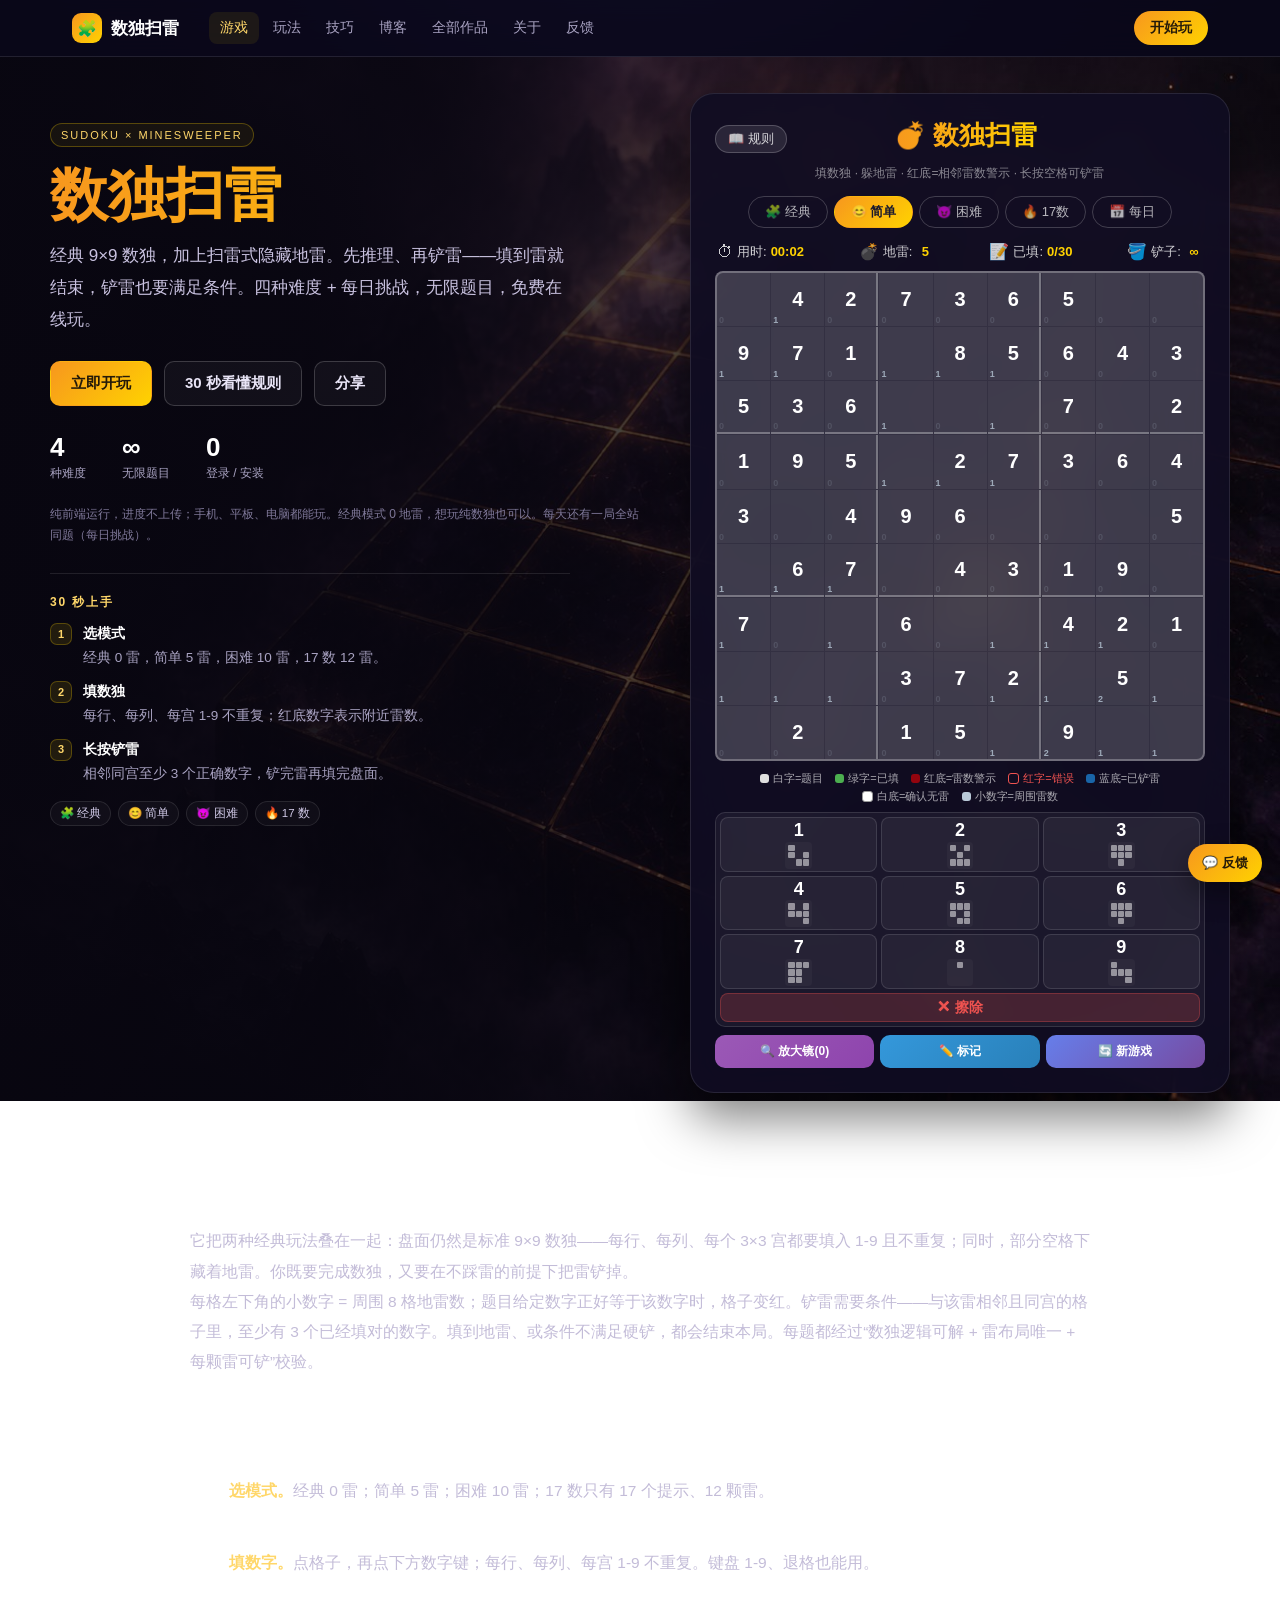
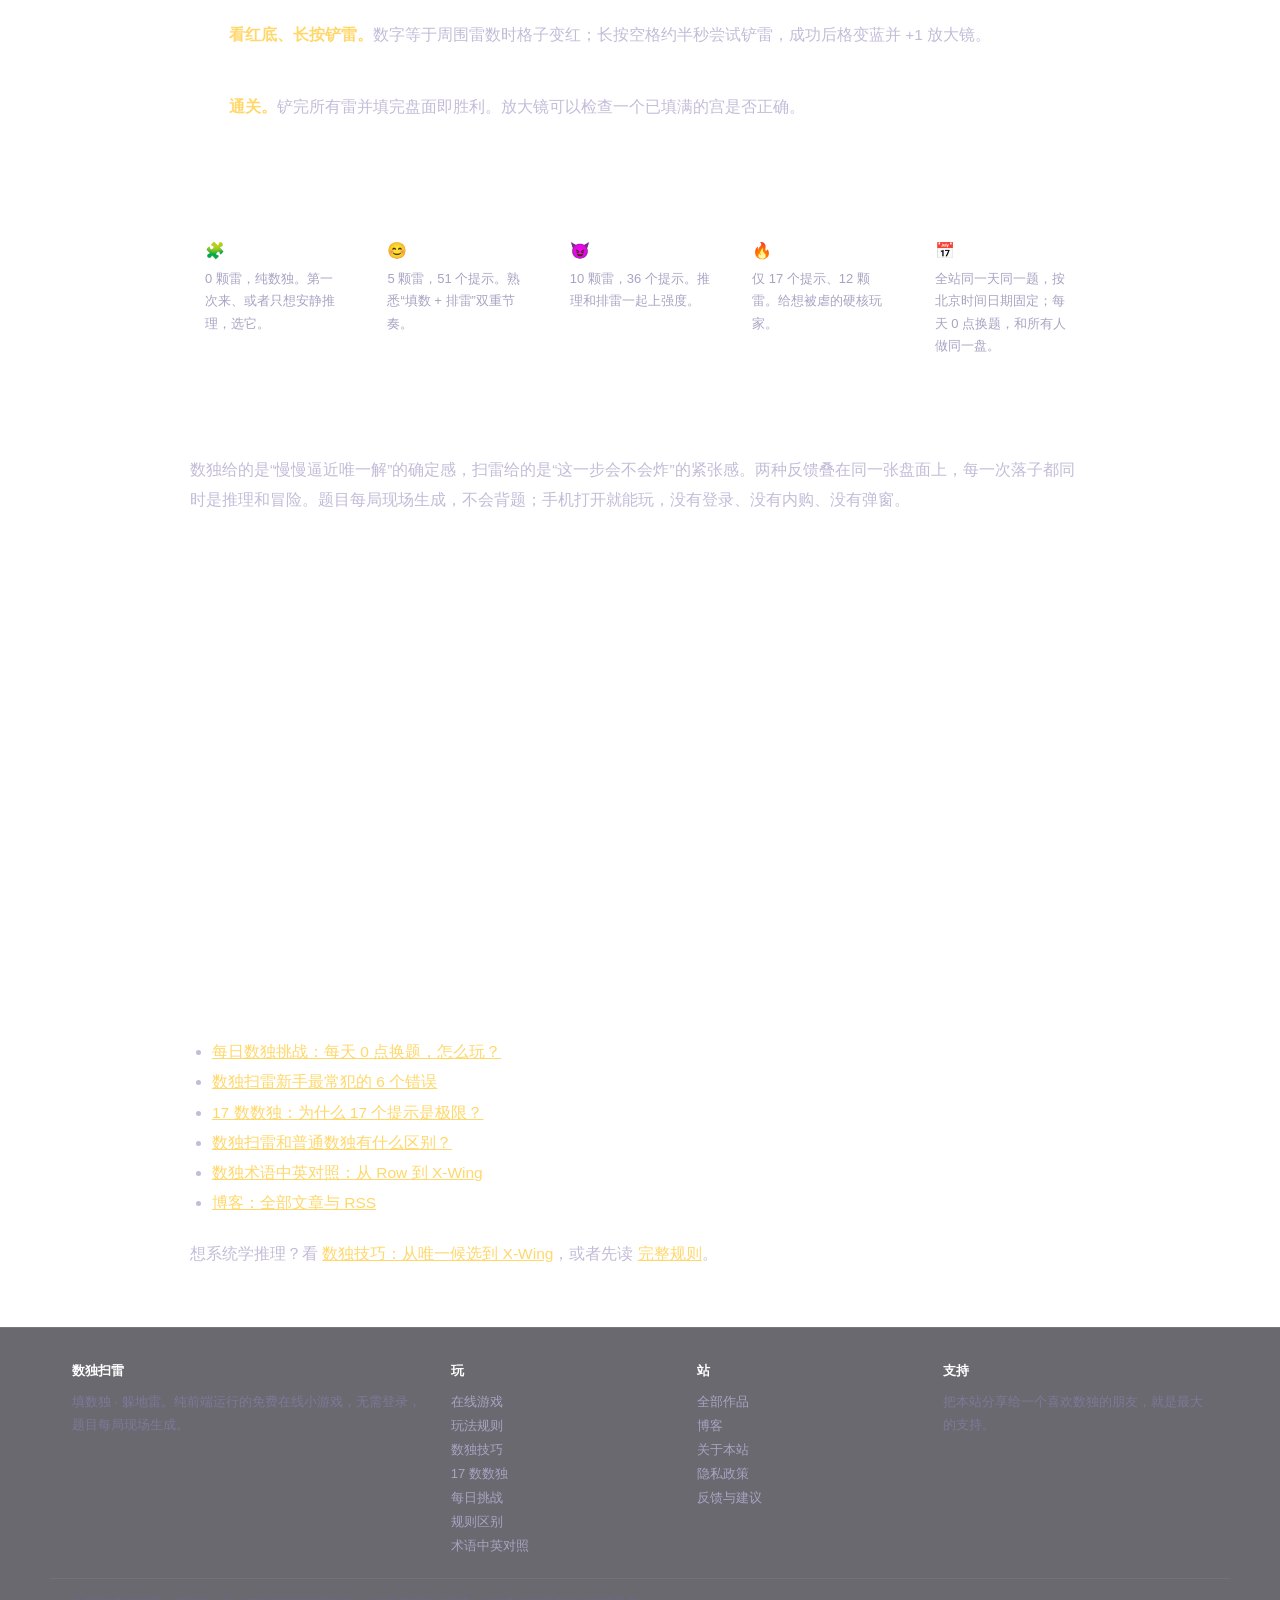
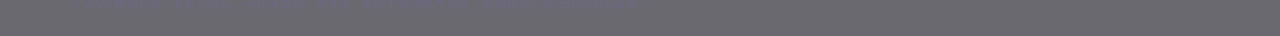
==== commit 5370a5d2: "chore: 更新规则说明" ====
--- a/index.html
+++ b/index.html
@@ -206,7 +206,7 @@
     <div class="content__inner">
       <h2>数独扫雷是什么？</h2>
       <p>它把两种经典玩法叠在一起：盘面仍然是标准 9×9 数独——每行、每列、每个 3×3 宫都要填入 1-9 且不重复；同时，部分空格下藏着地雷。你既要完成数独，又要在不踩雷的前提下把雷铲掉。</p>
-      <p>红底数字是扫雷式提示：当某格的数字恰好等于它周围 8 格中的地雷数时，这一格会变红，提醒你附近有雷。铲雷需要条件——与该雷相邻且同宫的格子里，至少有 3 个已经填对的数字。填到地雷、或条件不满足硬铲，都会结束本局。</p>
+      <p>每格左下角的小数字 = 周围 8 格地雷数；题目给定数字正好等于该数字时，格子变红。铲雷需要条件——与该雷相邻且同宫的格子里，至少有 3 个已经填对的数字。填到地雷、或条件不满足硬铲，都会结束本局。每题都经过“数独逻辑可解 + 雷布局唯一 + 每颗雷可铲”校验。</p>
 
       <h2>怎么玩：30 秒上手</h2>
       <ol class="steps">
--- a/style.css
+++ b/style.css
@@ -240,6 +240,32 @@
 .sudoku-grid .cell.no-mine.selected {
     background: #ffffff !important;
     box-shadow: inset 0 0 0 2px #ffd200;
+}
+
+/* 每格右下角：周围雷数徽标；0 用极淡样式，避免从有无徽标判断雷位 */
+.sudoku-grid .cell .mine-badge {
+    position: absolute;
+    left: 2px;
+    bottom: 1px;
+    font-size: 9px;
+    line-height: 1;
+    font-weight: 700;
+    color: #b9c9d8;
+    opacity: .78;
+    pointer-events: none;
+    z-index: 1;
+}
+
+.sudoku-grid .cell .mine-badge.zero {
+    opacity: .16;
+}
+
+.sudoku-grid .cell.no-mine .mine-badge {
+    color: #6b6b6b;
+}
+
+.sudoku-grid .cell.shoveled .mine-badge {
+    color: #e3f2fd;
 }
 
 /* 3x3 宫格边框 */
@@ -741,6 +767,7 @@
 .lg-wrong::before { background: transparent; border: 1.5px solid #ef5350; }
 .lg-shoveled::before { background: rgba(33, 150, 243, 0.65); }
 .lg-nomine::before { background: #ffffff; border: 1px solid #999; }
+.lg-clue::before { background: #b9c9d8; }
 
 /* 响应式 */
 @media (max-width: 480px) {
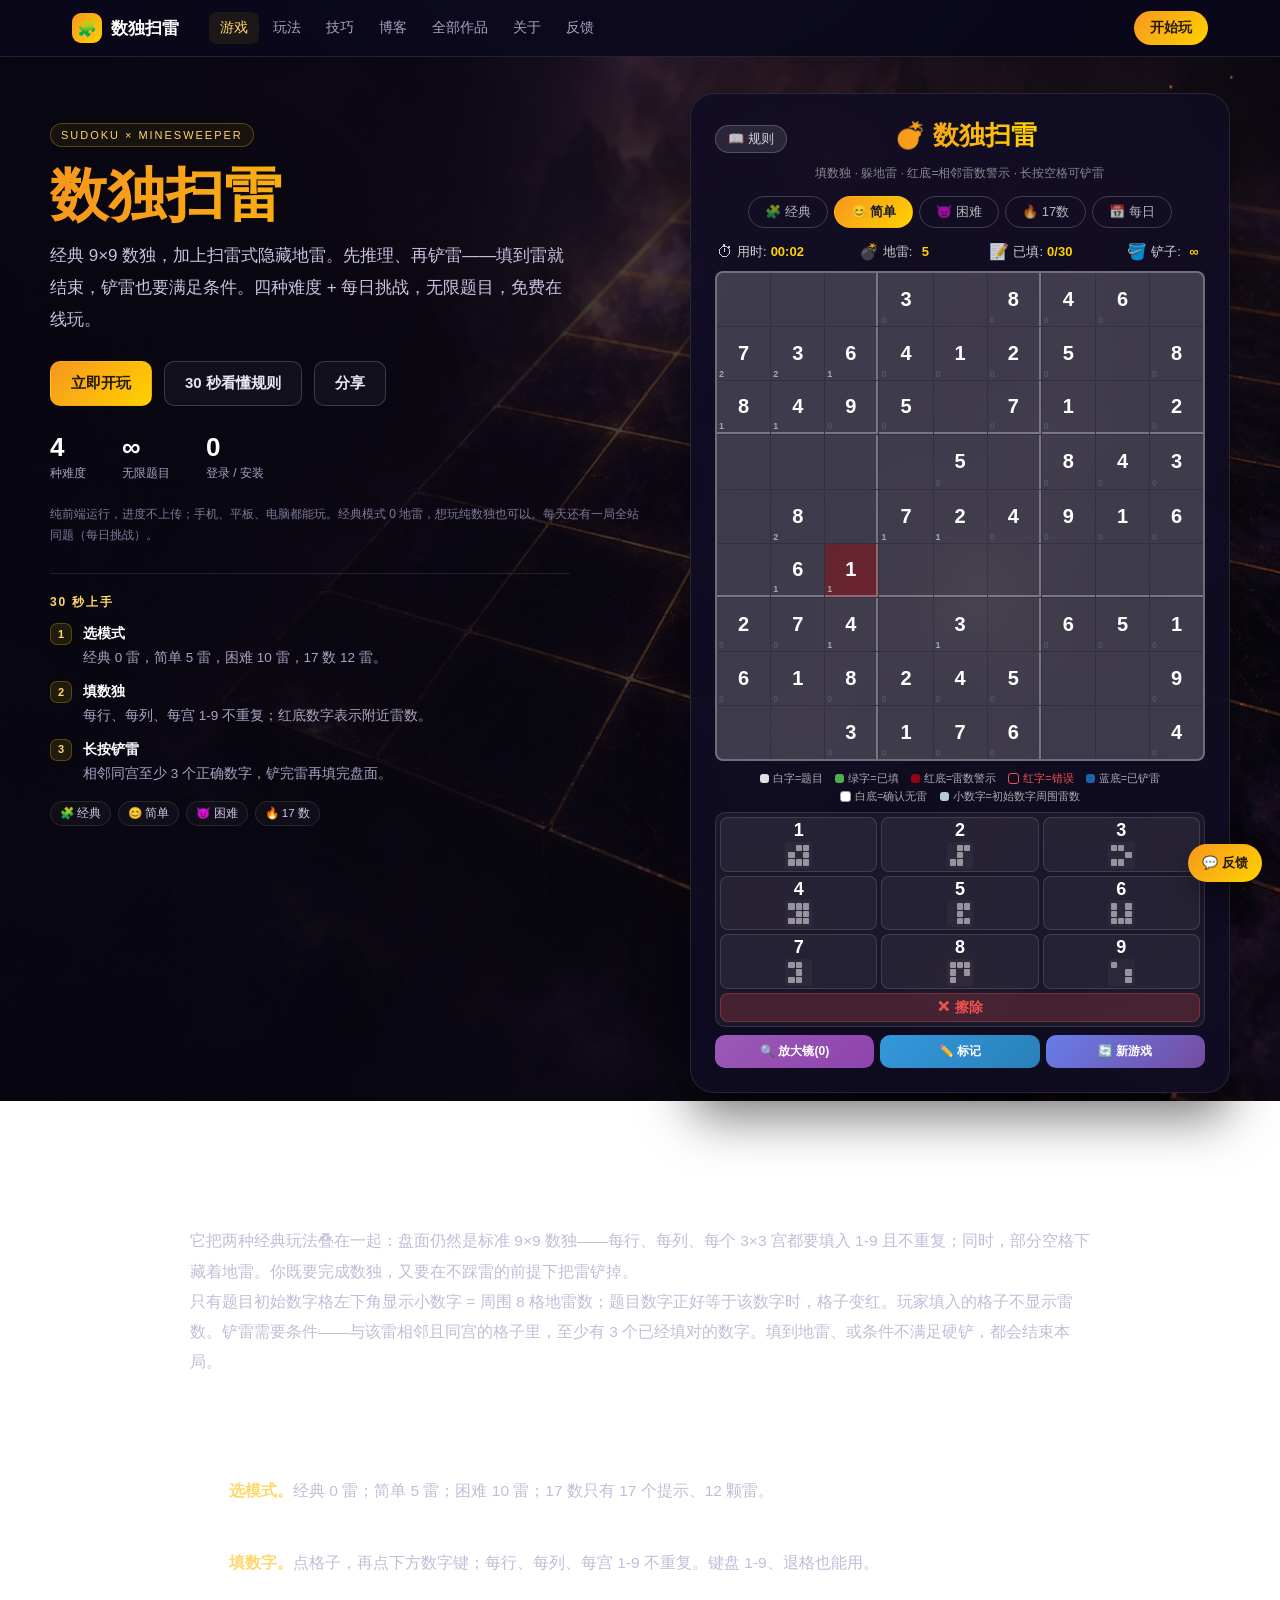
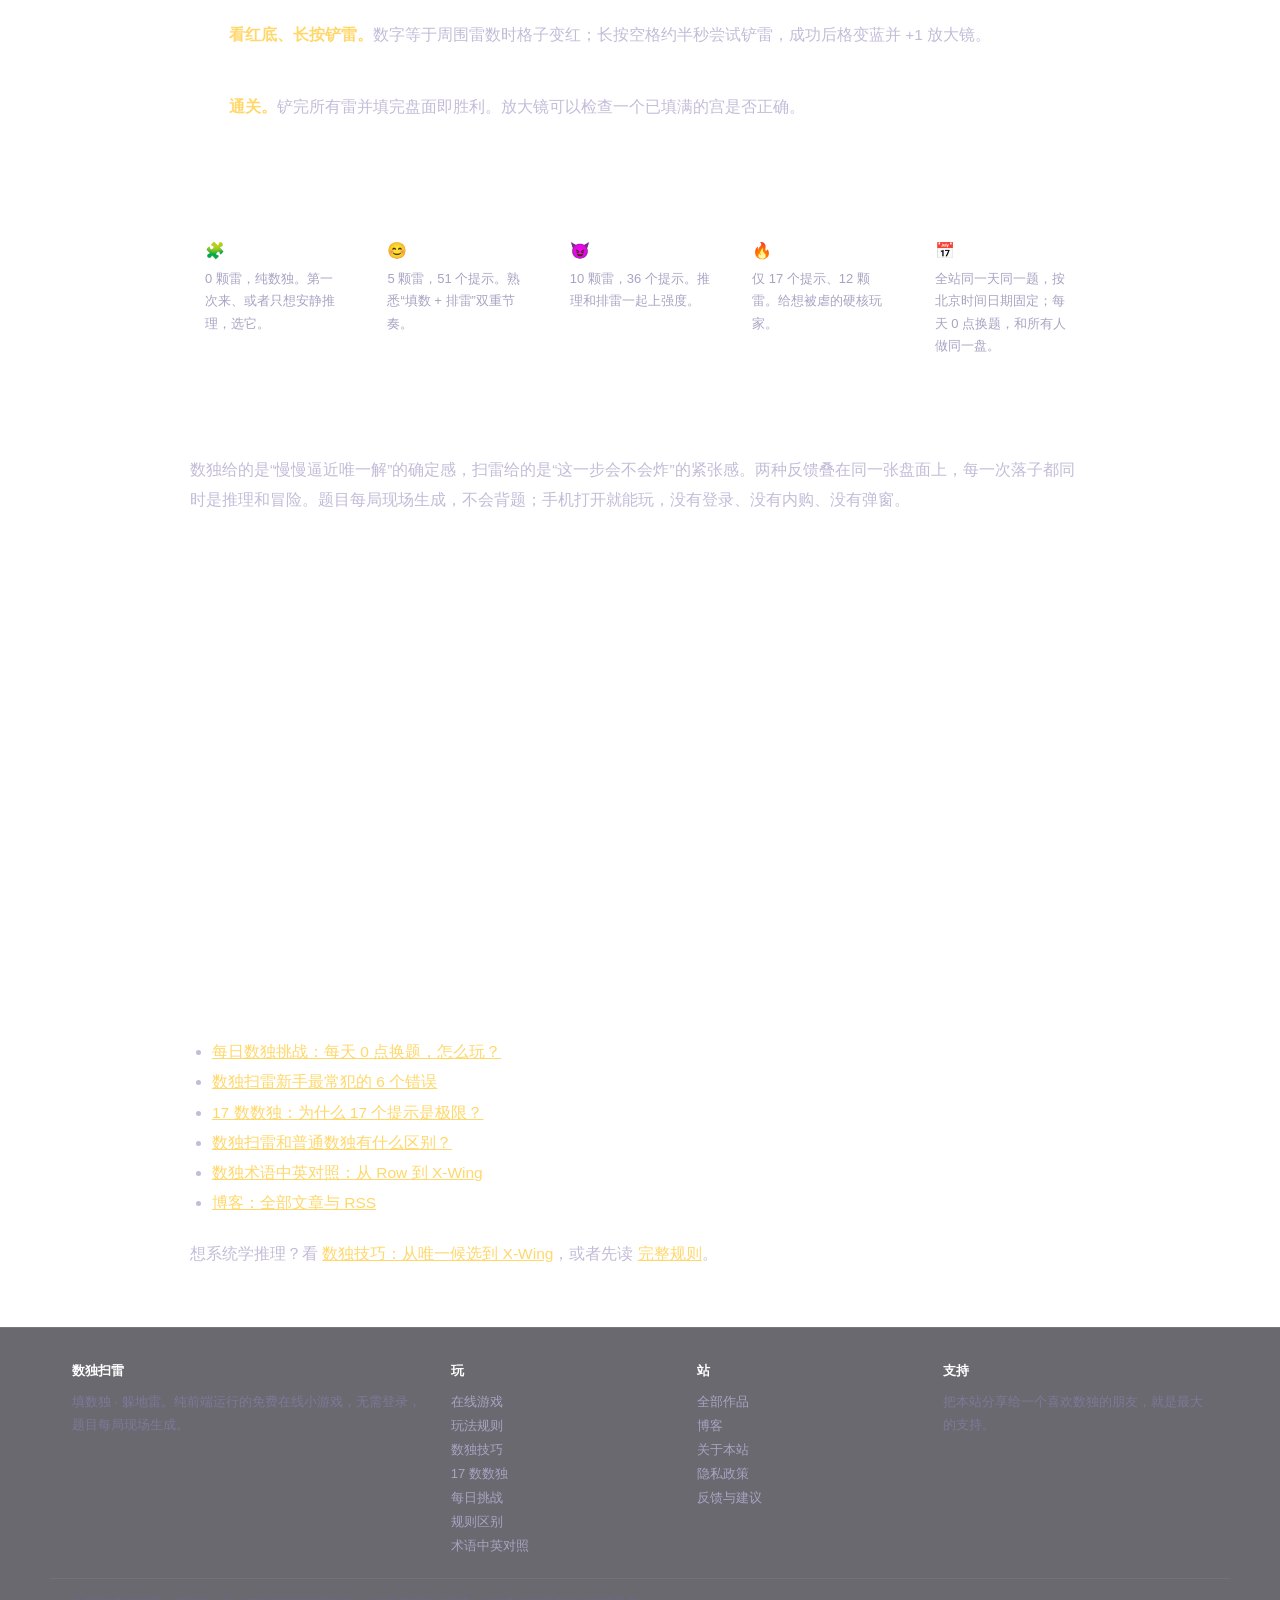
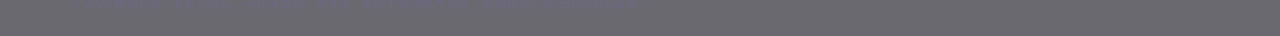
==== commit e5920734: "feat: 仅初始数字显示雷数" ====
--- a/index.html
+++ b/index.html
@@ -129,7 +129,7 @@
             <span class="lg lg-wrong">红字=错误</span>
             <span class="lg lg-shoveled">蓝底=已铲雷</span>
             <span class="lg lg-nomine">白底=确认无雷</span>
-            <span class="lg lg-clue">小数字=周围雷数</span>
+            <span class="lg lg-clue">小数字=初始数字周围雷数</span>
         </div>
 
         <!-- 数字键盘 + 缩略图 合并区域（同一个大方框） -->
@@ -175,11 +175,11 @@
             <div class="rules-content">
                 <p><strong>📚 名词说明</strong><br>· <strong>行 / 列</strong>：横向一排 9 格为「行」，纵向一列为「列」<br>· <strong>宫</strong>：被白色粗线围住的 3×3 共 9 个格子，整个盘面共有 9 个宫<br>· <strong>相邻格子</strong>：与某格上下左右及斜向紧挨的格子（最多 8 个，盘面边缘的格子更少）</p>
                 <p><strong>🎯 目标</strong><br>完成数独的同时，找出并铲除所有地雷。</p>
-                <p><strong>🎮 基本玩法</strong><br>· 像普通数独一样填数字（1-9），每行、每列、每个宫内数字不重复<br>· 每格左下角的小数字 = 周围 8 格中的地雷数，所有格子都有<br>· 部分空格藏有地雷，填到地雷则游戏结束<br>· 题目给定数字正好等于相邻雷数时，格子变红提醒你附近有雷<br>· 有雷的格子必须先铲除，才能填数字</p>
+                <p><strong>🎮 基本玩法</strong><br>· 像普通数独一样填数字（1-9），每行、每列、每个宫内数字不重复<br>· 只有题目初始数字格显示小数字 = 周围 8 格中的地雷数<br>· 玩家填入的数字不显示雷数，也不会生成红底雷提示<br>· 题目初始数字正好等于相邻雷数时，格子变红提醒你附近有雷<br>· 有雷的格子必须先铲除，才能填数字</p>
                 <p><strong>🪣 铲雷（长按）</strong><br>· 填数模式下点击选中一个空格子，长按它约半秒即可尝试铲雷<br>· 铲雷条件：与该雷相邻且同宫的格子中，至少有 3 个已填对的数字<br>· 铲雷成功后该格变蓝，并获得 1 个放大镜<br>· 铲雷次数不限</p>
                 <p><strong>🔍 放大镜</strong><br>· 铲雷成功可获得放大镜，点击"放大镜"按钮进入检查模式<br>· 点击一个已填满数字的宫，检查该宫内 9 个数字是否全部正确<br>· 全部正确：该宫变绿并显示✅；有错误：显示❌，错误数字标红<br>· 每次检查消耗 1 个放大镜</p>
                 <p><strong>✏️ 标记模式</strong><br>· 点击"标记"按钮进入标记模式<br>· 点击空格子选中，再点数字按钮添加候选标记（小数字）<br>· 再次点击已标记的数字可移除<br>· 回到填数模式填入数字后，同行、同列、同宫中相同的候选标记会自动清除</p>
-                <p><strong>💣 地雷提示</strong><br>· 每格左下角的小数字 = 周围 8 格中的地雷数，0 也会淡淡显示<br>· 题目给定数字等于该格相邻雷数时，整格变红<br>· 颜色说明：白字=题目 · 绿字=已填 · 红底=数字等于雷数 · 红字=错误 · 蓝底=已铲雷 · 白底=确认无雷</p>
+                <p><strong>💣 地雷提示</strong><br>· 只有题目初始数字格显示周围雷数，空格/玩家填入格不显示<br>· 题目初始数字等于该格相邻雷数时，整格变红<br>· 颜色说明：白字=题目 · 绿字=已填 · 红底=数字等于雷数 · 红字=错误 · 蓝底=已铲雷 · 白底=确认无雷</p>
                 <p><strong>🏆 胜利条件</strong><br>· 铲除所有地雷，并正确填完所有空格</p>
             </div>
             <button class="action-btn new-game" id="rules-close-btn">知道了</button>
@@ -206,7 +206,7 @@
     <div class="content__inner">
       <h2>数独扫雷是什么？</h2>
       <p>它把两种经典玩法叠在一起：盘面仍然是标准 9×9 数独——每行、每列、每个 3×3 宫都要填入 1-9 且不重复；同时，部分空格下藏着地雷。你既要完成数独，又要在不踩雷的前提下把雷铲掉。</p>
-      <p>每格左下角的小数字 = 周围 8 格地雷数；题目给定数字正好等于该数字时，格子变红。铲雷需要条件——与该雷相邻且同宫的格子里，至少有 3 个已经填对的数字。填到地雷、或条件不满足硬铲，都会结束本局。每题都经过“数独逻辑可解 + 雷布局唯一 + 每颗雷可铲”校验。</p>
+      <p>只有题目初始数字格左下角显示小数字 = 周围 8 格地雷数；题目数字正好等于该数字时，格子变红。玩家填入的格子不显示雷数。铲雷需要条件——与该雷相邻且同宫的格子里，至少有 3 个已经填对的数字。填到地雷、或条件不满足硬铲，都会结束本局。</p>
 
       <h2>怎么玩：30 秒上手</h2>
       <ol class="steps">
@@ -619,11 +619,13 @@
                         cell.classList.add('hint');
                     }
 
-                    // 每格显示周围雷数（雷格也显示，避免从徽标有无判断雷位）
-                    const mineBadge = document.createElement('span');
-                    mineBadge.className = 'mine-badge' + (state.hintMap[r][c] === 0 ? ' zero' : '');
-                    mineBadge.textContent = state.hintMap[r][c];
-                    cell.appendChild(mineBadge);
+                    // 只有题目初始数字格显示周围雷数；玩家填入的格子不显示
+                    if (state.puzzle[r][c] !== 0) {
+                        const mineBadge = document.createElement('span');
+                        mineBadge.className = 'mine-badge' + (state.hintMap[r][c] === 0 ? ' zero' : '');
+                        mineBadge.textContent = state.hintMap[r][c];
+                        cell.appendChild(mineBadge);
+                    }
 
                     // 放大镜检查结果：通过的宫整宫变绿，宫左上角显示✅/❌徽标
                     const boxIdx = getBoxIndex(r, c);
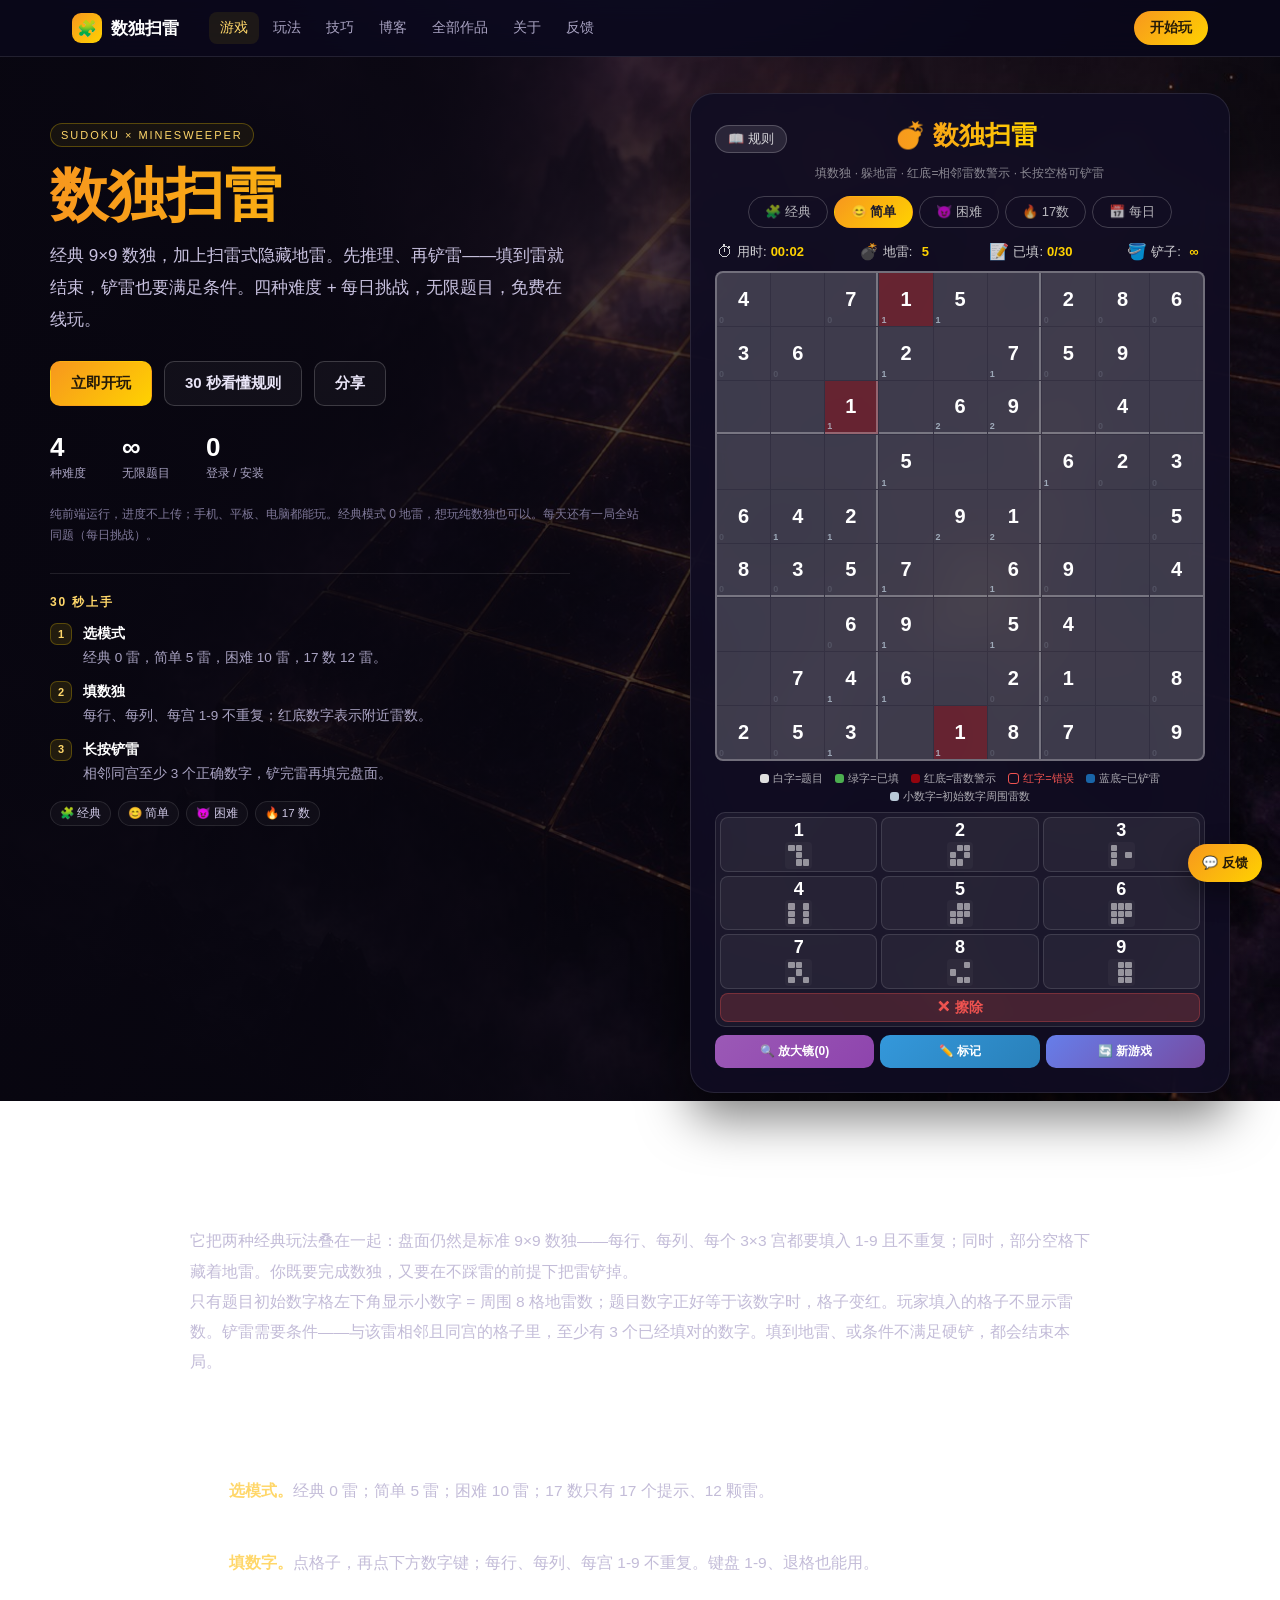
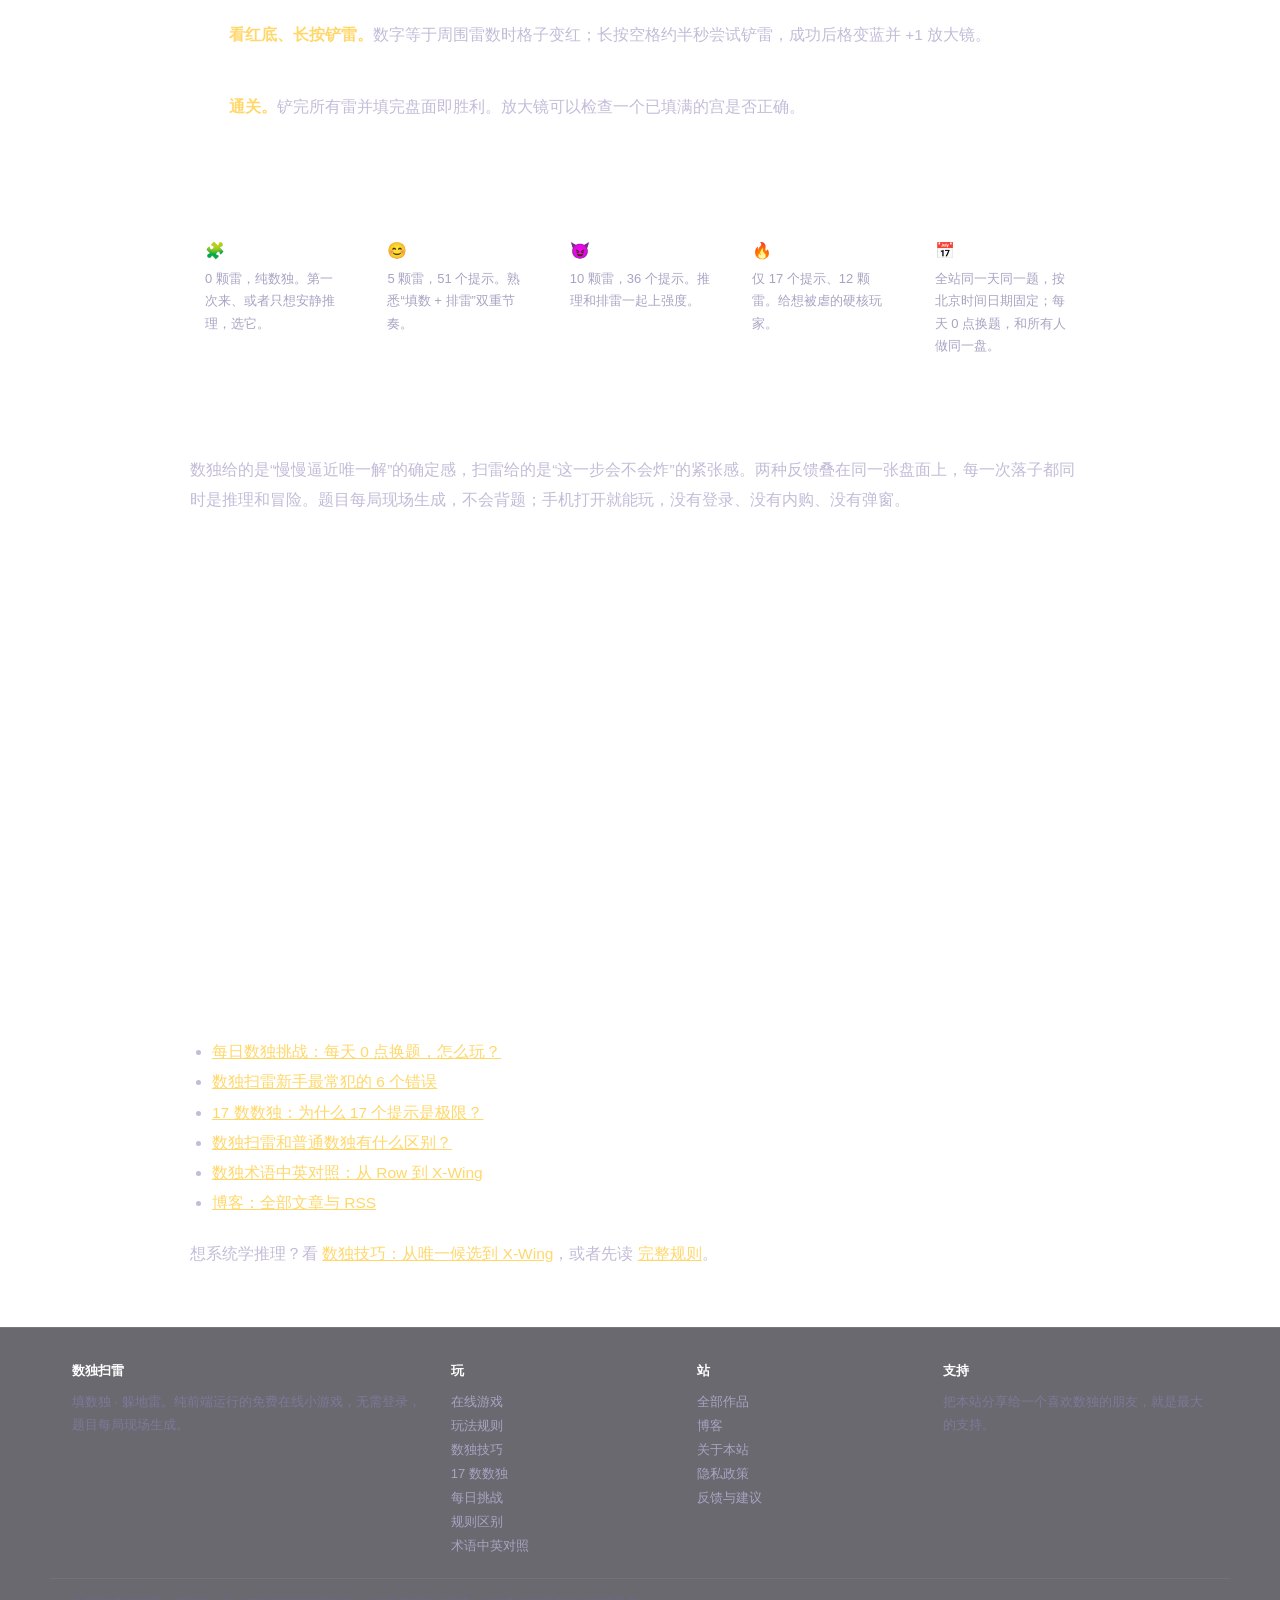
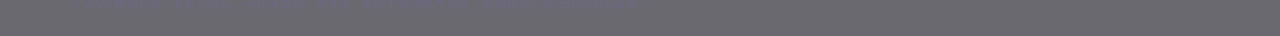
==== commit fbb92851: "chore: 移除白底标雷状态" ====
--- a/index.html
+++ b/index.html
@@ -128,7 +128,6 @@
             <span class="lg lg-hint">红底=雷数警示</span>
             <span class="lg lg-wrong">红字=错误</span>
             <span class="lg lg-shoveled">蓝底=已铲雷</span>
-            <span class="lg lg-nomine">白底=确认无雷</span>
             <span class="lg lg-clue">小数字=初始数字周围雷数</span>
         </div>
 
@@ -179,7 +178,7 @@
                 <p><strong>🪣 铲雷（长按）</strong><br>· 填数模式下点击选中一个空格子，长按它约半秒即可尝试铲雷<br>· 铲雷条件：与该雷相邻且同宫的格子中，至少有 3 个已填对的数字<br>· 铲雷成功后该格变蓝，并获得 1 个放大镜<br>· 铲雷次数不限</p>
                 <p><strong>🔍 放大镜</strong><br>· 铲雷成功可获得放大镜，点击"放大镜"按钮进入检查模式<br>· 点击一个已填满数字的宫，检查该宫内 9 个数字是否全部正确<br>· 全部正确：该宫变绿并显示✅；有错误：显示❌，错误数字标红<br>· 每次检查消耗 1 个放大镜</p>
                 <p><strong>✏️ 标记模式</strong><br>· 点击"标记"按钮进入标记模式<br>· 点击空格子选中，再点数字按钮添加候选标记（小数字）<br>· 再次点击已标记的数字可移除<br>· 回到填数模式填入数字后，同行、同列、同宫中相同的候选标记会自动清除</p>
-                <p><strong>💣 地雷提示</strong><br>· 只有题目初始数字格显示周围雷数，空格/玩家填入格不显示<br>· 题目初始数字等于该格相邻雷数时，整格变红<br>· 颜色说明：白字=题目 · 绿字=已填 · 红底=数字等于雷数 · 红字=错误 · 蓝底=已铲雷 · 白底=确认无雷</p>
+                <p><strong>💣 地雷提示</strong><br>· 只有题目初始数字格显示周围雷数，空格/玩家填入格不显示<br>· 题目初始数字等于该格相邻雷数时，整格变红<br>· 颜色说明：白字=题目 · 绿字=已填 · 红底=数字等于雷数 · 红字=错误 · 蓝底=已铲雷</p>
                 <p><strong>🏆 胜利条件</strong><br>· 铲除所有地雷，并正确填完所有空格</p>
             </div>
             <button class="action-btn new-game" id="rules-close-btn">知道了</button>
@@ -310,7 +309,6 @@
             checkedErrors: null, // 检查出的错误 {row: {col: true}}
             conflictGrid: null, // 数独语法冲突 {row: {col: true}}
             shoveled: null,     // 已铲除地雷的格子（9x9 布尔数组，蓝色背景 + 绿✓）
-            noMine: null,       // 长按确认没有雷的格子（9x9 布尔数组，白色背景）
             noGuess: false      // 本局是否通过无猜校验
         };
 
@@ -475,7 +473,6 @@
             state.checkedErrors = Array.from({ length: 9 }, () => ({}));
             state.conflictGrid = Array.from({ length: 9 }, () => ({}));
             state.shoveled = Array.from({ length: 9 }, () => Array(9).fill(false));
-            state.noMine = Array.from({ length: 9 }, () => Array(9).fill(false));
 
             // 放大镜模式重置
             magnifyMode = false;
@@ -637,11 +634,9 @@
                         cell.classList.add(boxState === 'correct' ? 'box-correct-tl' : 'box-wrong-tl');
                     }
 
-                    // 已铲除地雷：蓝底 + 绿✓；长按确认无雷：白底
+                    // 已铲除地雷：蓝底 + 绿✓
                     if (state.shoveled[r][c]) {
                         cell.classList.add('shoveled');
-                    } else if (state.noMine[r][c]) {
-                        cell.classList.add('no-mine');
                     }
 
                     // 踩雷爆炸效果
@@ -1043,16 +1038,13 @@
         function tryShovel(row, col) {
             if (state.gameOver) return;
             if (!state.mineMap[row][col]) {
-                state.noMine[row][col] = true;
-                showToast('🪣 这格没有地雷，已标白', '🪣');
-                renderGrid();
+                showToast('🪣 这格没有地雷', '🪣');
                 return;
             }
 
             if (canShovelMine(row, col)) {
                 state.mineMap[row][col] = false;
                 state.shoveled[row][col] = true; // 已铲雷：蓝底 + 绿✓
-                state.noMine[row][col] = false;
                 state.mineCount--;
                 state.hintMap = calculateHints(state.mineMap);
 
